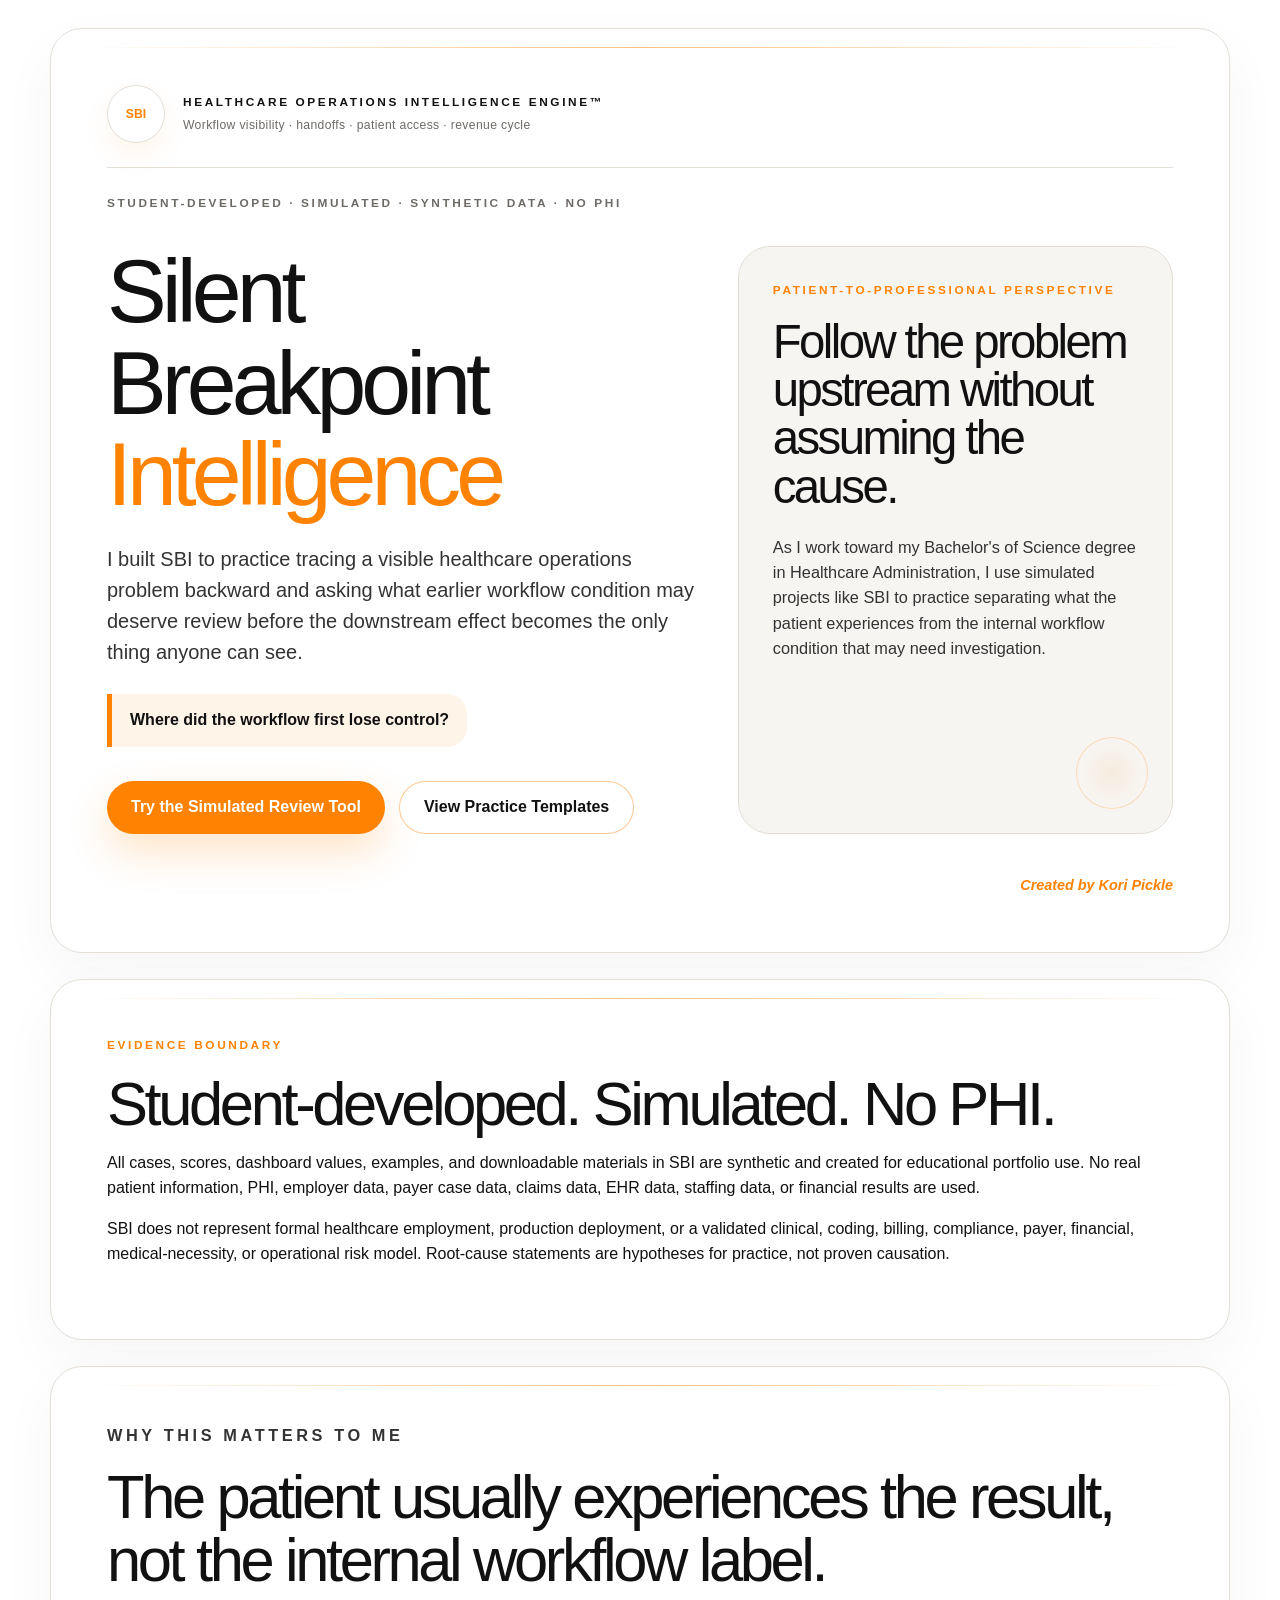
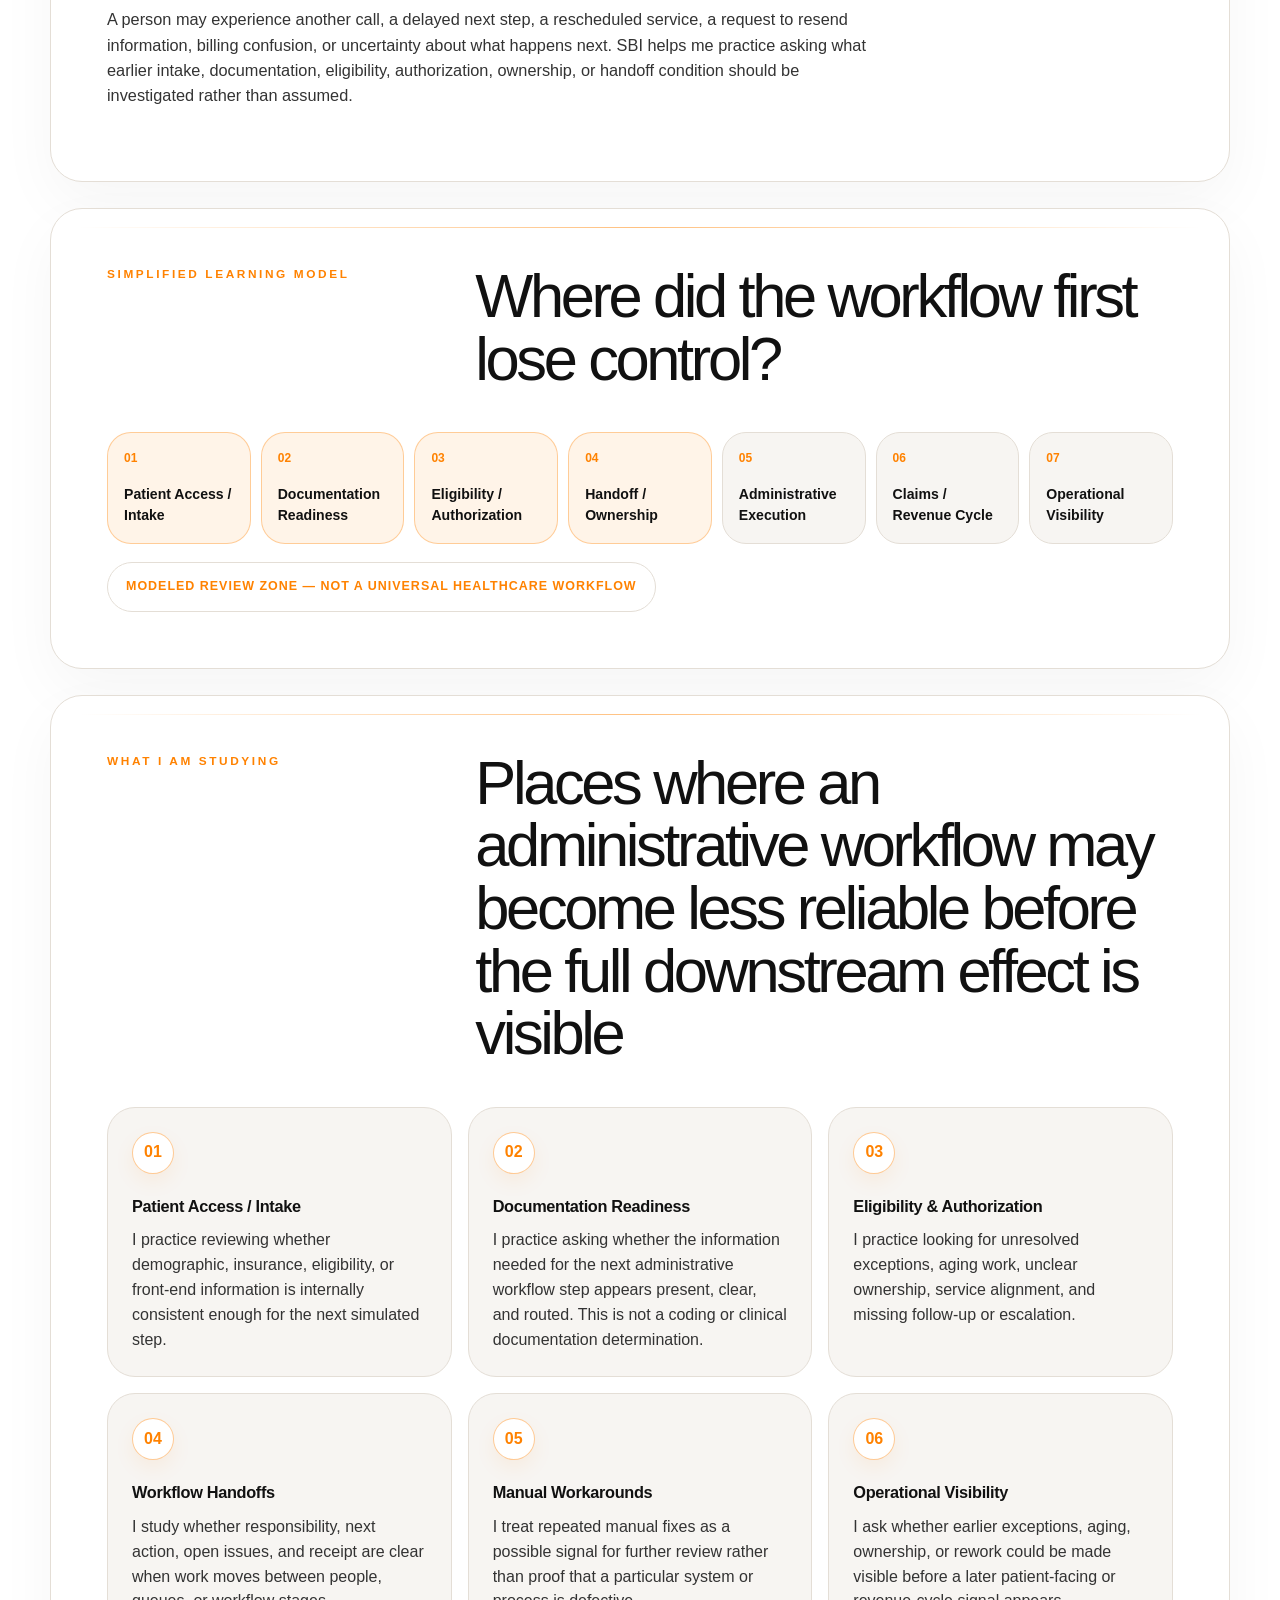
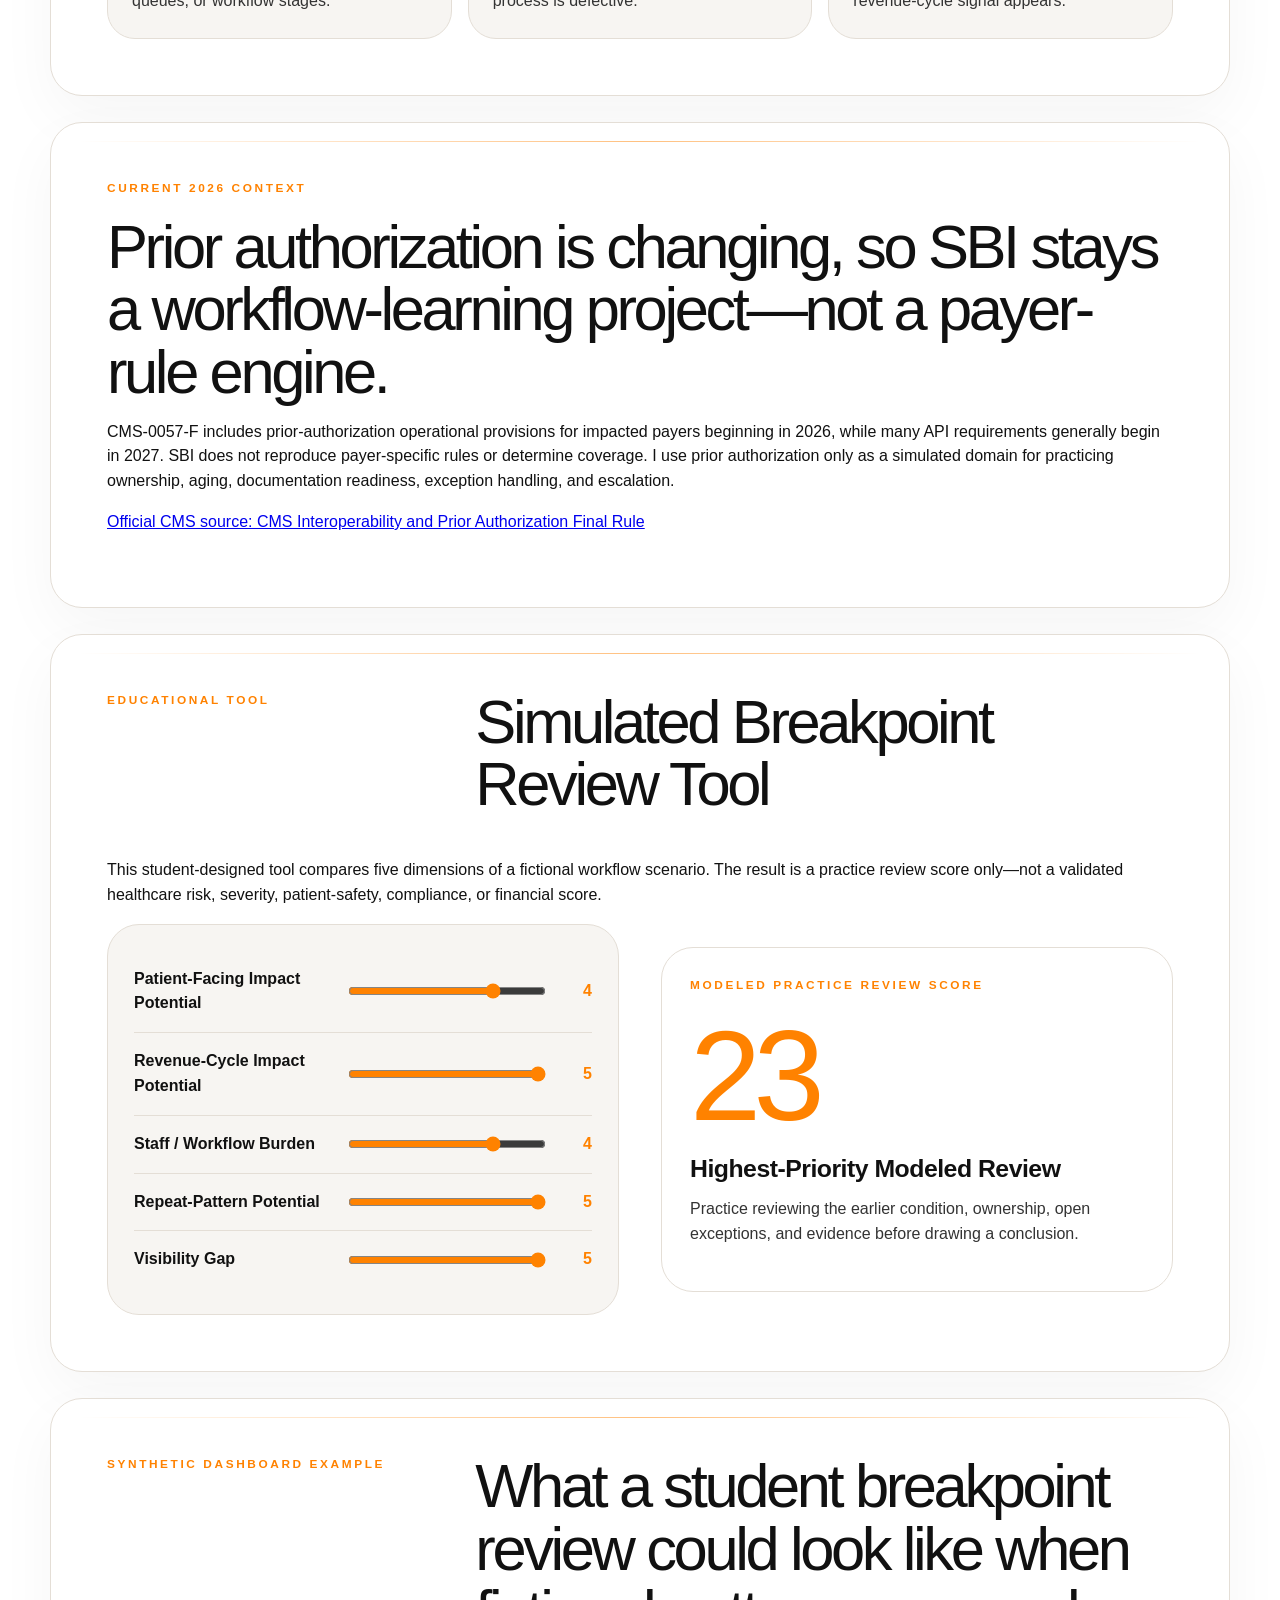
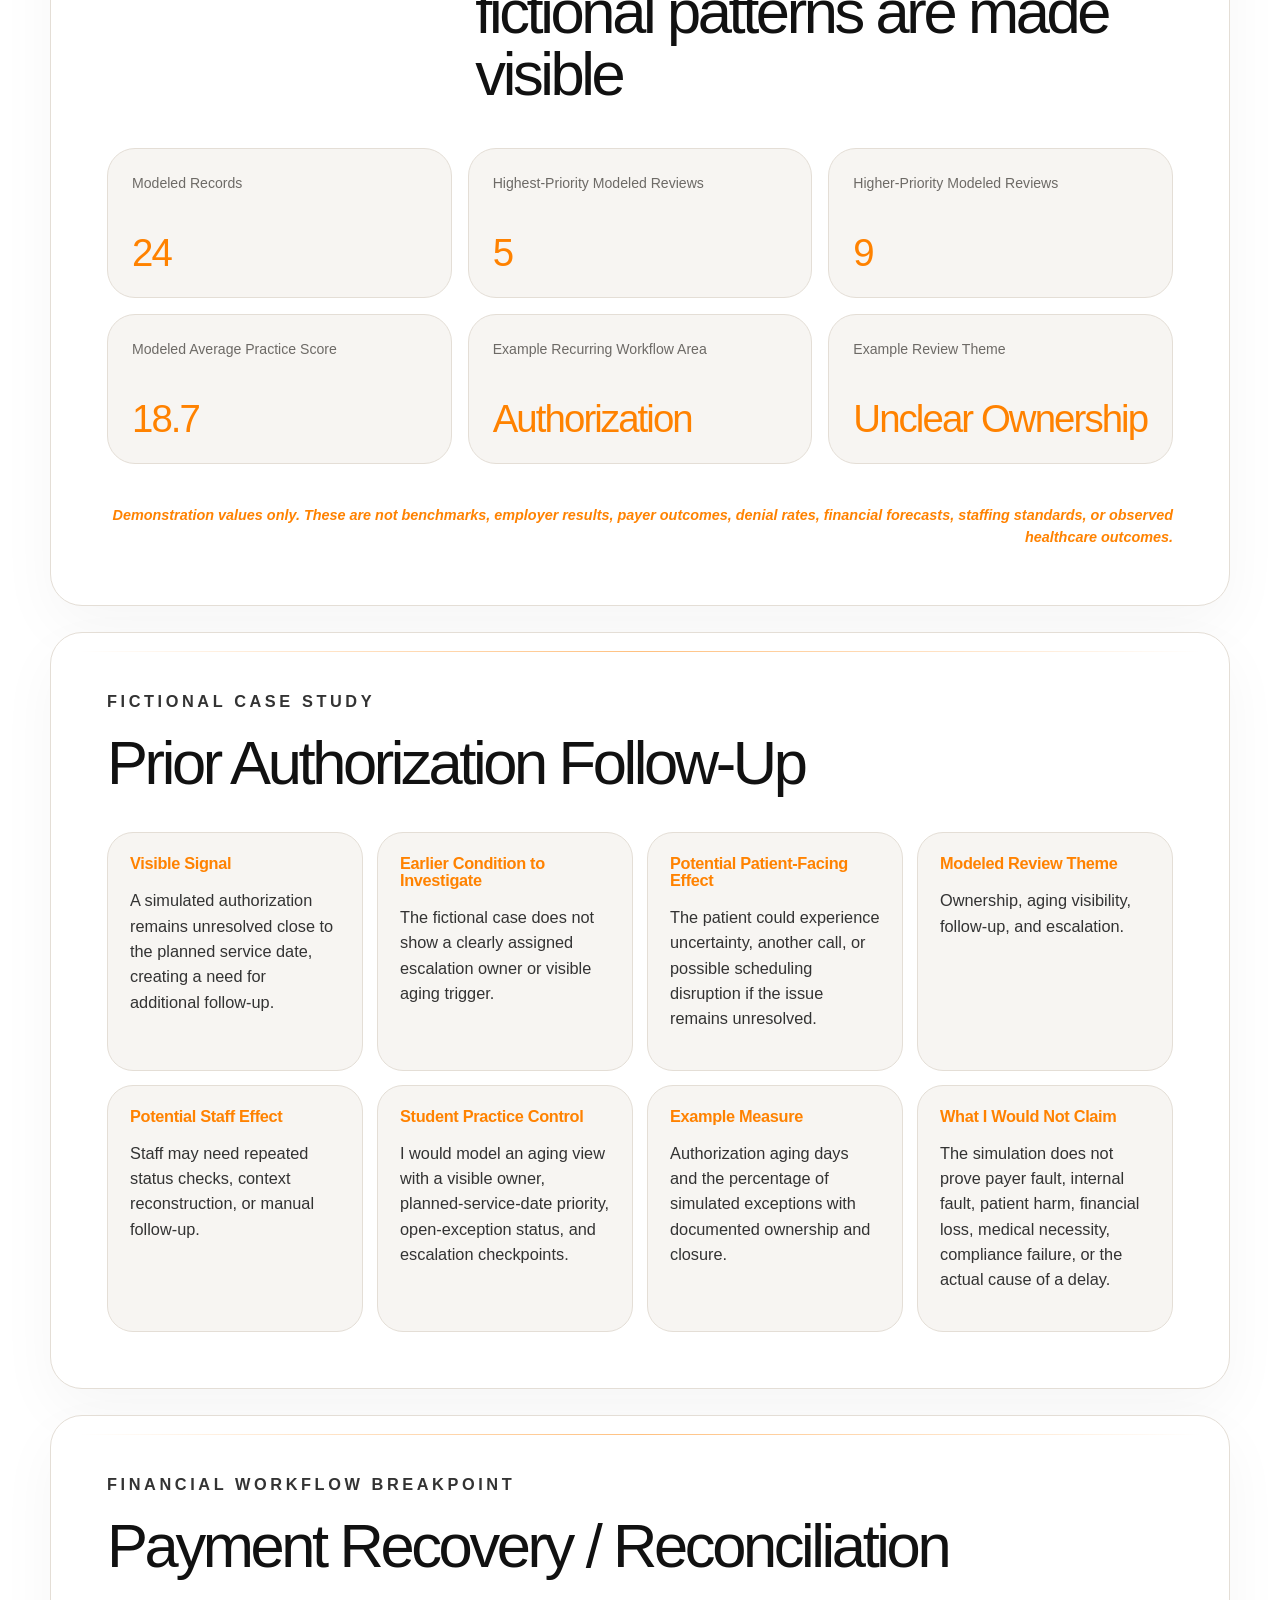
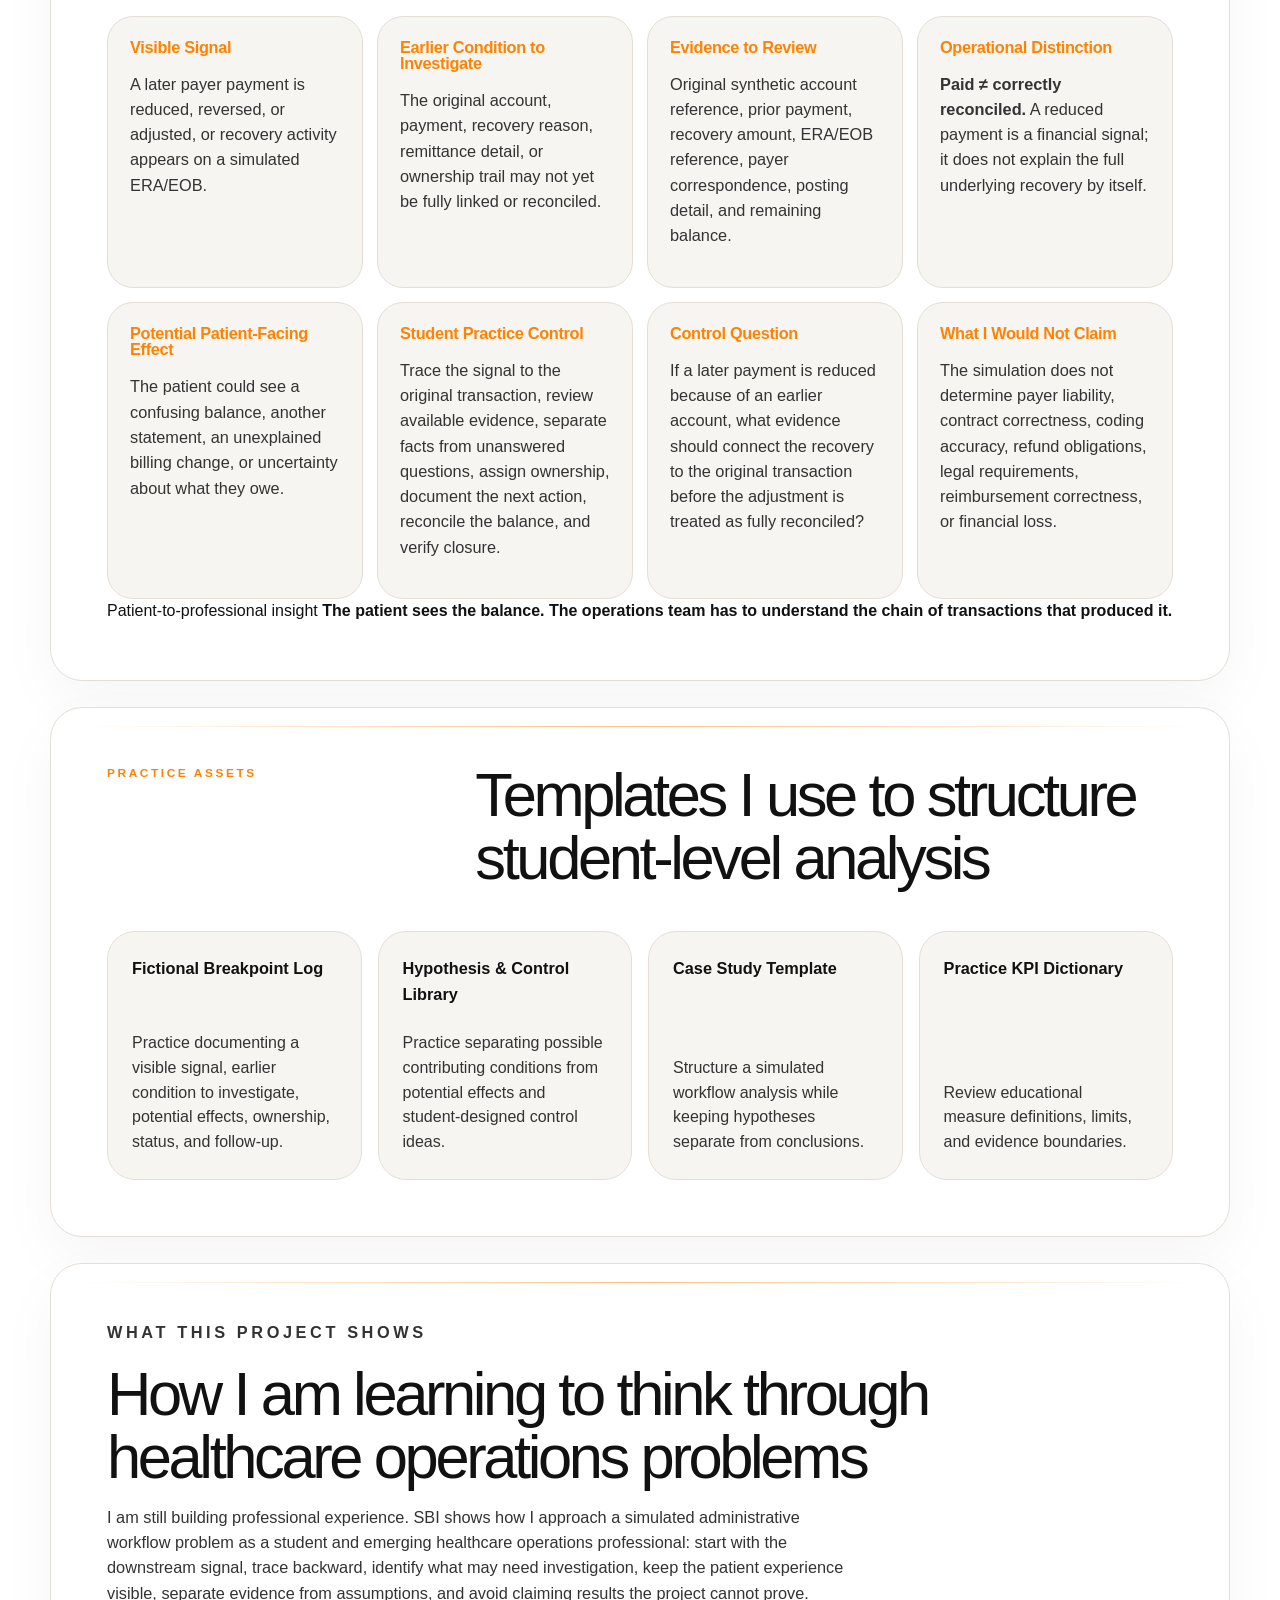
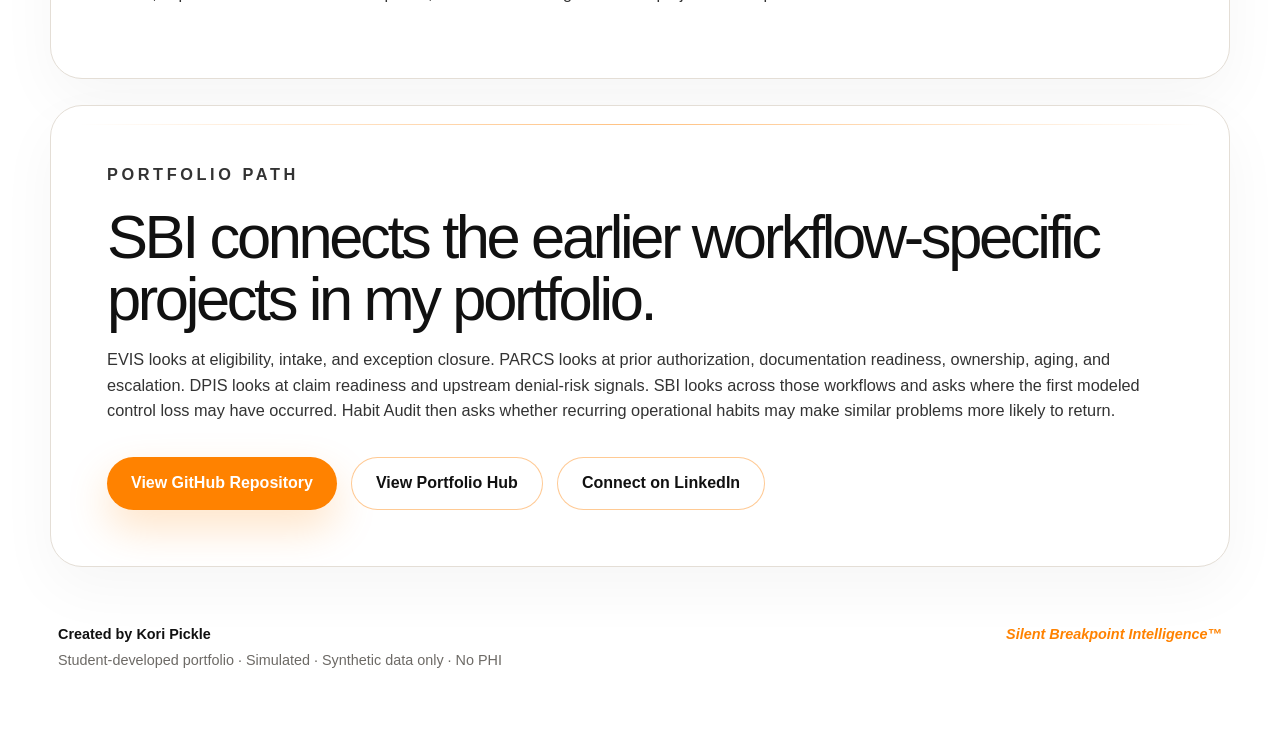
==== index.html @ 32c6e395 "Add payment recovery reconciliation breakpoint" ====
<!DOCTYPE html>
<html lang="en">
<head>
  <meta charset="UTF-8">
  <meta name="viewport" content="width=device-width, initial-scale=1.0">
  <title>SBI | Silent Breakpoint Intelligence™</title>
  <meta name="description" content="Student-developed, simulated, no-PHI healthcare operations portfolio project by Kori Pickle exploring where administrative workflows may first lose control before downstream problems become visible.">
  <meta property="og:title" content="SBI | Silent Breakpoint Intelligence™">
  <meta property="og:description" content="A patient-to-professional healthcare operations project using synthetic data to practice upstream workflow analysis, handoff review, ownership, exception closure, and operational visibility.">
  <meta property="og:type" content="website">
  <meta property="og:url" content="https://koripickle1101-TN.github.io/silent-breakpoint-intelligence-system/">
  <meta property="og:image" content="https://koripickle1101-TN.github.io/silent-breakpoint-intelligence-system/assets/linkedin-preview.png">
  <meta property="og:image:secure_url" content="https://koripickle1101-TN.github.io/silent-breakpoint-intelligence-system/assets/linkedin-preview.png">
  <meta property="og:image:type" content="image/png">
  <meta property="og:image:width" content="1200">
  <meta property="og:image:height" content="627">
  <meta name="twitter:card" content="summary_large_image">
  <meta name="twitter:title" content="SBI | Silent Breakpoint Intelligence™">
  <meta name="twitter:description" content="Student-developed, simulated, no-PHI healthcare operations portfolio project.">
  <meta name="twitter:image" content="https://koripickle1101-TN.github.io/silent-breakpoint-intelligence-system/assets/linkedin-preview.png">
  <link rel="stylesheet" href="style.css">
</head>
<body>
  <main>
    <section class="hero shell-card">
      <div class="brand-strip">
        <span class="brand-dot">SBI</span>
        <div>
          <p>Healthcare Operations Intelligence Engine™</p>
          <small>Workflow visibility · handoffs · patient access · revenue cycle</small>
        </div>
      </div>

      <p class="dashboard-label">Student-Developed · Simulated · Synthetic Data · No PHI</p>

      <div class="hero-grid">
        <div>
          <h1>Silent Breakpoint <span>Intelligence</span></h1>
          <p class="subtitle">I built SBI to practice tracing a visible healthcare operations problem backward and asking what earlier workflow condition may deserve review before the downstream effect becomes the only thing anyone can see.</p>
          <p class="tagline">Where did the workflow first lose control?</p>
          <div class="hero-actions">
            <a class="button primary" href="#calculator">Try the Simulated Review Tool</a>
            <a class="button secondary" href="#templates">View Practice Templates</a>
          </div>
        </div>

        <aside class="signature-card">
          <p class="card-label">Patient-to-Professional Perspective</p>
          <h2>Follow the problem upstream without assuming the cause.</h2>
          <p>As I work toward my Bachelor's of Science degree in Healthcare Administration, I use simulated projects like SBI to practice separating what the patient experiences from the internal workflow condition that may need investigation.</p>
        </aside>
      </div>

      <p class="created-line">Created by Kori Pickle</p>
    </section>

    <section class="shell-card slim-card">
      <p class="eyebrow">Evidence Boundary</p>
      <h2>Student-developed. Simulated. No PHI.</h2>
      <p>All cases, scores, dashboard values, examples, and downloadable materials in SBI are synthetic and created for educational portfolio use. No real patient information, PHI, employer data, payer case data, claims data, EHR data, staffing data, or financial results are used.</p>
      <p>SBI does not represent formal healthcare employment, production deployment, or a validated clinical, coding, billing, compliance, payer, financial, medical-necessity, or operational risk model. Root-cause statements are hypotheses for practice, not proven causation.</p>
    </section>

    <section class="statement-section shell-card slim-card">
      <p class="section-kicker">Why This Matters to Me</p>
      <h2>The patient usually experiences the result, not the internal workflow label.</h2>
      <p>A person may experience another call, a delayed next step, a rescheduled service, a request to resend information, billing confusion, or uncertainty about what happens next. SBI helps me practice asking what earlier intake, documentation, eligibility, authorization, ownership, or handoff condition should be investigated rather than assumed.</p>
    </section>

    <section class="map-section shell-card">
      <div class="section-header">
        <p class="eyebrow">Simplified Learning Model</p>
        <h2>Where did the workflow first lose control?</h2>
      </div>
      <div class="workflow-map">
        <div class="step danger"><span>01</span><strong>Patient Access / Intake</strong></div>
        <div class="step danger"><span>02</span><strong>Documentation Readiness</strong></div>
        <div class="step danger"><span>03</span><strong>Eligibility / Authorization</strong></div>
        <div class="step danger"><span>04</span><strong>Handoff / Ownership</strong></div>
        <div class="step"><span>05</span><strong>Administrative Execution</strong></div>
        <div class="step"><span>06</span><strong>Claims / Revenue Cycle</strong></div>
        <div class="step"><span>07</span><strong>Operational Visibility</strong></div>
      </div>
      <div class="zone-callout">Modeled Review Zone — not a universal healthcare workflow</div>
    </section>

    <section id="framework" class="framework-section shell-card">
      <div class="section-header">
        <p class="eyebrow">What I Am Studying</p>
        <h2>Places where an administrative workflow may become less reliable before the full downstream effect is visible</h2>
      </div>

      <div class="cards six-grid">
        <article class="card"><span class="number">01</span><h3>Patient Access / Intake</h3><p>I practice reviewing whether demographic, insurance, eligibility, or front-end information is internally consistent enough for the next simulated step.</p></article>
        <article class="card"><span class="number">02</span><h3>Documentation Readiness</h3><p>I practice asking whether the information needed for the next administrative workflow step appears present, clear, and routed. This is not a coding or clinical documentation determination.</p></article>
        <article class="card"><span class="number">03</span><h3>Eligibility & Authorization</h3><p>I practice looking for unresolved exceptions, aging work, unclear ownership, service alignment, and missing follow-up or escalation.</p></article>
        <article class="card"><span class="number">04</span><h3>Workflow Handoffs</h3><p>I study whether responsibility, next action, open issues, and receipt are clear when work moves between people, queues, or workflow stages.</p></article>
        <article class="card"><span class="number">05</span><h3>Manual Workarounds</h3><p>I treat repeated manual fixes as a possible signal for further review rather than proof that a particular system or process is defective.</p></article>
        <article class="card"><span class="number">06</span><h3>Operational Visibility</h3><p>I ask whether earlier exceptions, aging, ownership, or rework could be made visible before a later patient-facing or revenue-cycle signal appears.</p></article>
      </div>
    </section>

    <section class="shell-card slim-card">
      <p class="eyebrow">Current 2026 Context</p>
      <h2>Prior authorization is changing, so SBI stays a workflow-learning project—not a payer-rule engine.</h2>
      <p>CMS-0057-F includes prior-authorization operational provisions for impacted payers beginning in 2026, while many API requirements generally begin in 2027. SBI does not reproduce payer-specific rules or determine coverage. I use prior authorization only as a simulated domain for practicing ownership, aging, documentation readiness, exception handling, and escalation.</p>
      <p><a href="https://www.cms.gov/newsroom/fact-sheets/cms-interoperability-prior-authorization-final-rule-cms-0057-f" target="_blank" rel="noopener">Official CMS source: CMS Interoperability and Prior Authorization Final Rule</a></p>
    </section>

    <section id="calculator" class="calculator-section shell-card">
      <div class="section-header">
        <p class="eyebrow">Educational Tool</p>
        <h2>Simulated Breakpoint Review Tool</h2>
      </div>
      <p>This student-designed tool compares five dimensions of a fictional workflow scenario. The result is a practice review score only—not a validated healthcare risk, severity, patient-safety, compliance, or financial score.</p>
      <div class="calculator-grid">
        <div class="calculator-controls">
          <label>Patient-Facing Impact Potential <input id="patient" type="range" min="1" max="5" value="4"><span id="patientValue">4</span></label>
          <label>Revenue-Cycle Impact Potential <input id="revenue" type="range" min="1" max="5" value="5"><span id="revenueValue">5</span></label>
          <label>Staff / Workflow Burden <input id="staff" type="range" min="1" max="5" value="4"><span id="staffValue">4</span></label>
          <label>Repeat-Pattern Potential <input id="repeat" type="range" min="1" max="5" value="5"><span id="repeatValue">5</span></label>
          <label>Visibility Gap <input id="visibility" type="range" min="1" max="5" value="5"><span id="visibilityValue">5</span></label>
        </div>
        <div class="calculator-result">
          <p class="card-label">Modeled Practice Review Score</p>
          <div id="scoreTotal" class="score-total">23</div>
          <h3 id="riskLevel">Highest-Priority Modeled Review</h3>
          <p id="recommendation">Practice reviewing the earlier condition, ownership, open exceptions, and evidence before drawing a conclusion.</p>
        </div>
      </div>
    </section>

    <section class="dashboard-section shell-card">
      <div class="section-header">
        <p class="eyebrow">Synthetic Dashboard Example</p>
        <h2>What a student breakpoint review could look like when fictional patterns are made visible</h2>
      </div>
      <div class="metric-grid">
        <article><span>Modeled Records</span><strong>24</strong></article>
        <article><span>Highest-Priority Modeled Reviews</span><strong>5</strong></article>
        <article><span>Higher-Priority Modeled Reviews</span><strong>9</strong></article>
        <article><span>Modeled Average Practice Score</span><strong>18.7</strong></article>
        <article><span>Example Recurring Workflow Area</span><strong>Authorization</strong></article>
        <article><span>Example Review Theme</span><strong>Unclear Ownership</strong></article>
      </div>
      <p class="created-line">Demonstration values only. These are not benchmarks, employer results, payer outcomes, denial rates, financial forecasts, staffing standards, or observed healthcare outcomes.</p>
    </section>

    <section class="case-section shell-card">
      <div class="case-content">
        <p class="eyebrow">Fictional Case Study</p>
        <h2>Prior Authorization Follow-Up</h2>
        <div class="case-grid">
          <article><h3>Visible Signal</h3><p>A simulated authorization remains unresolved close to the planned service date, creating a need for additional follow-up.</p></article>
          <article><h3>Earlier Condition to Investigate</h3><p>The fictional case does not show a clearly assigned escalation owner or visible aging trigger.</p></article>
          <article><h3>Potential Patient-Facing Effect</h3><p>The patient could experience uncertainty, another call, or possible scheduling disruption if the issue remains unresolved.</p></article>
          <article><h3>Modeled Review Theme</h3><p>Ownership, aging visibility, follow-up, and escalation.</p></article>
          <article><h3>Potential Staff Effect</h3><p>Staff may need repeated status checks, context reconstruction, or manual follow-up.</p></article>
          <article><h3>Student Practice Control</h3><p>I would model an aging view with a visible owner, planned-service-date priority, open-exception status, and escalation checkpoints.</p></article>
          <article><h3>Example Measure</h3><p>Authorization aging days and the percentage of simulated exceptions with documented ownership and closure.</p></article>
          <article><h3>What I Would Not Claim</h3><p>The simulation does not prove payer fault, internal fault, patient harm, financial loss, medical necessity, compliance failure, or the actual cause of a delay.</p></article>
        </div>
      </div>
    </section>

    <section class="case-section shell-card">
      <div class="case-content">
        <p class="eyebrow">Financial Workflow Breakpoint</p>
        <h2>Payment Recovery / Reconciliation</h2>
        <div class="case-grid">
          <article><h3>Visible Signal</h3><p>A later payer payment is reduced, reversed, or adjusted, or recovery activity appears on a simulated ERA/EOB.</p></article>
          <article><h3>Earlier Condition to Investigate</h3><p>The original account, payment, recovery reason, remittance detail, or ownership trail may not yet be fully linked or reconciled.</p></article>
          <article><h3>Evidence to Review</h3><p>Original synthetic account reference, prior payment, recovery amount, ERA/EOB reference, payer correspondence, posting detail, and remaining balance.</p></article>
          <article><h3>Operational Distinction</h3><p><strong>Paid ≠ correctly reconciled.</strong> A reduced payment is a financial signal; it does not explain the full underlying recovery by itself.</p></article>
          <article><h3>Potential Patient-Facing Effect</h3><p>The patient could see a confusing balance, another statement, an unexplained billing change, or uncertainty about what they owe.</p></article>
          <article><h3>Student Practice Control</h3><p>Trace the signal to the original transaction, review available evidence, separate facts from unanswered questions, assign ownership, document the next action, reconcile the balance, and verify closure.</p></article>
          <article><h3>Control Question</h3><p>If a later payment is reduced because of an earlier account, what evidence should connect the recovery to the original transaction before the adjustment is treated as fully reconciled?</p></article>
          <article><h3>What I Would Not Claim</h3><p>The simulation does not determine payer liability, contract correctness, coding accuracy, refund obligations, legal requirements, reimbursement correctness, or financial loss.</p></article>
        </div>
        <div class="insight-banner">
          <span>Patient-to-professional insight</span>
          <strong>The patient sees the balance. The operations team has to understand the chain of transactions that produced it.</strong>
        </div>
      </div>
    </section>

    <section id="templates" class="template-section shell-card">
      <div class="section-header">
        <p class="eyebrow">Practice Assets</p>
        <h2>Templates I use to structure student-level analysis</h2>
      </div>
      <div class="download-grid">
        <a class="download-card" href="templates/breakpoint-log.csv" download><strong>Fictional Breakpoint Log</strong><span>Practice documenting a visible signal, earlier condition to investigate, potential effects, ownership, status, and follow-up.</span></a>
        <a class="download-card" href="templates/root-cause-library.csv" download><strong>Hypothesis & Control Library</strong><span>Practice separating possible contributing conditions from potential effects and student-designed control ideas.</span></a>
        <a class="download-card" href="templates/case-study-template.md" download><strong>Case Study Template</strong><span>Structure a simulated workflow analysis while keeping hypotheses separate from conclusions.</span></a>
        <a class="download-card" href="templates/kpi-dictionary.md" download><strong>Practice KPI Dictionary</strong><span>Review educational measure definitions, limits, and evidence boundaries.</span></a>
      </div>
    </section>

    <section class="positioning-section shell-card slim-card">
      <p class="eyebrow">What This Project Shows</p>
      <h2>How I am learning to think through healthcare operations problems</h2>
      <p>I am still building professional experience. SBI shows how I approach a simulated administrative workflow problem as a student and emerging healthcare operations professional: start with the downstream signal, trace backward, identify what may need investigation, keep the patient experience visible, separate evidence from assumptions, and avoid claiming results the project cannot prove.</p>
    </section>

    <section class="cta-section shell-card slim-card">
      <p class="eyebrow">Portfolio Path</p>
      <h2>SBI connects the earlier workflow-specific projects in my portfolio.</h2>
      <p>EVIS looks at eligibility, intake, and exception closure. PARCS looks at prior authorization, documentation readiness, ownership, aging, and escalation. DPIS looks at claim readiness and upstream denial-risk signals. SBI looks across those workflows and asks where the first modeled control loss may have occurred. Habit Audit then asks whether recurring operational habits may make similar problems more likely to return.</p>
      <div class="hero-actions">
        <a class="button primary" href="https://github.com/koripickle1101-TN/silent-breakpoint-intelligence-system">View GitHub Repository</a>
        <a class="button secondary" href="https://healthcare-operations-portfolio-hub.vercel.app/">View Portfolio Hub</a>
        <a class="button secondary" href="https://www.linkedin.com/in/kori-pickle">Connect on LinkedIn</a>
      </div>
    </section>

    <footer>
      <div>
        <p class="footer-name">Created by Kori Pickle</p>
        <p>Student-developed portfolio · Simulated · Synthetic data only · No PHI</p>
      </div>
      <p class="footer-mark">Silent Breakpoint Intelligence™</p>
    </footer>
  </main>

  <script>
    const inputs = ["patient", "revenue", "staff", "repeat", "visibility"];
    function updateScore() {
      let total = 0;
      inputs.forEach(function(id) {
        const input = document.getElementById(id);
        const value = Number(input.value);
        total += value;
        document.getElementById(id + "Value").textContent = value;
      });

      let level = "Lower-Priority Modeled Review";
      let recommendation = "Practice documenting the signal and confirming what evidence is available before deciding whether additional review is needed.";

      if (total >= 20) {
        level = "Highest-Priority Modeled Review";
        recommendation = "Practice reviewing the earlier condition, ownership, open exceptions, and evidence before drawing a conclusion.";
      } else if (total >= 15) {
        level = "Higher-Priority Modeled Review";
        recommendation = "Practice prioritizing the workflow for closer review and clarifying ownership, aging, handoffs, and open exceptions.";
      } else if (total >= 10) {
        level = "Moderate-Priority Modeled Review";
        recommendation = "Practice tracking the pattern and reviewing the handoff, data, ownership, or control step involved.";
      }

      document.getElementById("scoreTotal").textContent = total;
      document.getElementById("riskLevel").textContent = level;
      document.getElementById("recommendation").textContent = recommendation;
    }

    inputs.forEach(function(id) {
      document.getElementById(id).addEventListener("input", updateScore);
    });

    updateScore();
  </script>
</body>
</html>
---- style.css ----
:root {
  --white: #ffffff;
  --black: #111111;
  --charcoal: #333333;
  --muted: #6d6a66;
  --warm: #f7f5f2;
  --warm-2: #f1eee9;
  --line: #e4ded6;
  --orange: #ff8200;
  --orange-soft: #fff4e8;
}

* {
  box-sizing: border-box;
}

html {
  scroll-behavior: smooth;
}

body {
  margin: 0;
  background: var(--white);
  color: var(--black);
  font-family: Inter, Arial, Helvetica, sans-serif;
  line-height: 1.55;
}

main {
  width: min(1180px, 94vw);
  margin: 0 auto;
  padding: 28px 0 44px;
}

.shell-card {
  background: var(--white);
  border: 1px solid var(--line);
  border-radius: 32px;
  box-shadow: 0 22px 60px rgba(17, 17, 17, 0.04);
  margin: 0 0 26px;
  padding: clamp(28px, 5vw, 56px);
  position: relative;
  overflow: hidden;
}

.shell-card:before {
  content: "";
  position: absolute;
  top: 18px;
  left: 28px;
  right: 28px;
  height: 1px;
  background: linear-gradient(90deg, transparent, var(--orange), transparent);
  opacity: 0.5;
}

.slim-card {
  max-width: none;
}

.hero {
  min-height: auto;
}

.brand-strip {
  display: flex;
  align-items: center;
  gap: 18px;
  border-bottom: 1px solid var(--line);
  padding-bottom: 24px;
  margin-bottom: 26px;
}

.brand-dot {
  width: 58px;
  height: 58px;
  border-radius: 999px;
  border: 1px solid var(--line);
  display: inline-flex;
  align-items: center;
  justify-content: center;
  color: var(--orange);
  font-size: 0.76rem;
  font-weight: 900;
  background: var(--white);
  box-shadow: 0 12px 28px rgba(255, 130, 0, 0.08);
  flex: 0 0 auto;
}

.brand-strip p,
.dashboard-label,
.eyebrow,
.section-kicker,
.card-label {
  margin: 0;
  text-transform: uppercase;
  letter-spacing: 0.22em;
  font-size: 0.74rem;
  font-weight: 900;
}

.brand-strip p {
  color: var(--black);
}

.brand-strip small {
  display: block;
  color: var(--muted);
  margin-top: 4px;
  font-size: 0.76rem;
  letter-spacing: 0.03em;
}

.dashboard-label {
  color: var(--muted);
  margin-bottom: 34px;
}

.eyebrow,
.section-kicker,
.card-label {
  color: var(--orange);
  margin-bottom: 18px;
}

.hero-grid {
  display: grid;
  grid-template-columns: 1.15fr 0.85fr;
  gap: 42px;
  align-items: stretch;
}

h1,
h2,
h3 {
  margin: 0;
  line-height: 1.02;
}

h1,
h2 {
  font-family: Inter, Arial, Helvetica, sans-serif;
  font-weight: 400;
  letter-spacing: -0.055em;
}

h1 {
  max-width: 770px;
  font-size: clamp(3rem, 7vw, 6.9rem);
}

h1 span,
h2 span {
  color: var(--orange);
}

h2 {
  font-size: clamp(2.1rem, 4.8vw, 4.7rem);
}

h3 {
  font-size: 1.02rem;
  letter-spacing: -0.02em;
  font-weight: 800;
}

.subtitle {
  max-width: 680px;
  color: var(--charcoal);
  font-size: clamp(1rem, 1.6vw, 1.25rem);
  margin: 24px 0 0;
}

.tagline {
  display: inline-block;
  margin: 26px 0 0;
  padding: 14px 18px;
  border-left: 5px solid var(--orange);
  background: var(--orange-soft);
  color: var(--black);
  font-weight: 900;
  border-radius: 0 20px 20px 0;
}

.created-line {
  margin: 40px 0 0;
  text-align: right;
  color: var(--orange);
  font-weight: 800;
  font-size: 0.9rem;
  font-style: italic;
}

.hero-actions {
  display: flex;
  flex-wrap: wrap;
  gap: 14px;
  margin-top: 34px;
}

.button {
  display: inline-flex;
  justify-content: center;
  align-items: center;
  min-height: 50px;
  padding: 13px 24px;
  border-radius: 999px;
  text-decoration: none;
  font-weight: 900;
  transition: transform 0.2s ease, box-shadow 0.2s ease;
}

.button:hover {
  transform: translateY(-2px);
}

.primary {
  background: var(--orange);
  color: var(--white);
  box-shadow: 0 18px 42px rgba(255, 130, 0, 0.22);
}

.secondary {
  color: var(--black);
  border: 1px solid rgba(255, 130, 0, 0.42);
  background: var(--white);
}

.signature-card {
  background: var(--warm);
  border: 1px solid var(--line);
  border-radius: 32px;
  padding: 34px;
  position: relative;
}

.signature-card:before {
  content: "";
  position: absolute;
  inset: -10px;
  border: 1px solid var(--line);
  border-radius: 42px;
  opacity: 0.85;
  z-index: -1;
}

.signature-card:after {
  content: "";
  position: absolute;
  width: 70px;
  height: 70px;
  right: 24px;
  bottom: 24px;
  border-radius: 999px;
  border: 1px solid rgba(255, 130, 0, 0.24);
  background: radial-gradient(circle, rgba(255, 130, 0, 0.08), transparent 68%);
}

.signature-card h2 {
  font-size: clamp(2rem, 3.7vw, 3.7rem);
  margin-bottom: 24px;
}

.signature-card p:last-child,
.statement-section p,
.score-section p,
.case-section p,
.positioning-section p,
.cta-section p {
  color: var(--charcoal);
  font-size: 1.02rem;
}

.statement-section p:last-child,
.positioning-section p {
  max-width: 760px;
}

.section-header {
  display: grid;
  grid-template-columns: 0.64fr 1.36fr;
  gap: 40px;
  align-items: start;
  margin-bottom: 42px;
}

.cards {
  display: grid;
  gap: 16px;
}

.six-grid {
  grid-template-columns: repeat(3, 1fr);
}

.four-grid {
  grid-template-columns: repeat(4, 1fr);
}

.card {
  background: var(--warm);
  border: 1px solid var(--line);
  border-radius: 28px;
  padding: 24px;
  min-height: 210px;
}

.number {
  display: inline-flex;
  justify-content: center;
  align-items: center;
  width: 42px;
  height: 42px;
  border-radius: 999px;
  border: 1px solid rgba(255, 130, 0, 0.42);
  color: var(--orange);
  font-weight: 900;
  margin-bottom: 24px;
  background: var(--white);
  box-shadow: 0 8px 20px rgba(255, 130, 0, 0.08);
}

.card p {
  color: var(--charcoal);
  margin: 14px 0 0;
}

.workflow-map {
  display: grid;
  grid-template-columns: repeat(7, 1fr);
  gap: 10px;
}

.step {
  min-height: 112px;
  border: 1px solid var(--line);
  border-radius: 24px;
  background: var(--warm);
  padding: 16px;
  display: flex;
  flex-direction: column;
  justify-content: space-between;
}

.step span {
  color: var(--orange);
  font-weight: 900;
  font-size: 0.75rem;
}

.step strong {
  font-size: 0.88rem;
}

.step.danger {
  background: var(--orange-soft);
  border-color: rgba(255, 130, 0, 0.35);
}

.zone-callout {
  margin-top: 18px;
  padding: 14px 18px;
  border-radius: 999px;
  border: 1px solid var(--line);
  background: var(--white);
  color: var(--orange);
  display: inline-flex;
  font-weight: 900;
  letter-spacing: 0.08em;
  text-transform: uppercase;
  font-size: 0.78rem;
}

.score-section,
.calculator-grid {
  display: grid;
  grid-template-columns: 1fr 1fr;
  gap: 42px;
  align-items: center;
}

.score-panel,
.calculator-result {
  background: var(--white);
  color: var(--black);
  border: 1px solid var(--line);
  border-radius: 32px;
  padding: 28px;
}

.score-panel div {
  display: flex;
  justify-content: space-between;
  gap: 20px;
  padding: 18px 0;
  border-bottom: 1px solid var(--line);
}

.score-panel div:last-child {
  border-bottom: 0;
}

.score-panel strong {
  color: var(--orange);
}

.calculator-controls {
  background: var(--warm);
  border: 1px solid var(--line);
  border-radius: 32px;
  padding: 26px;
}

.calculator-controls label {
  display: grid;
  grid-template-columns: 1fr 1fr 34px;
  gap: 14px;
  align-items: center;
  padding: 16px 0;
  border-bottom: 1px solid var(--line);
  font-weight: 800;
}

.calculator-controls label:last-child {
  border-bottom: 0;
}

input[type="range"] {
  accent-color: var(--orange);
  width: 100%;
}

.calculator-controls span {
  color: var(--orange);
  font-weight: 900;
  text-align: right;
}

.score-total {
  color: var(--orange);
  font-size: clamp(5rem, 10vw, 8rem);
  line-height: 1;
  margin-bottom: 16px;
  font-weight: 300;
  letter-spacing: -0.06em;
}

.calculator-result h3 {
  font-size: 1.55rem;
  margin-bottom: 14px;
}

.calculator-result p:last-child {
  color: var(--charcoal);
}

.metric-grid {
  display: grid;
  grid-template-columns: repeat(3, 1fr);
  gap: 16px;
}

.metric-grid article {
  background: var(--warm);
  color: var(--black);
  border: 1px solid var(--line);
  border-radius: 28px;
  padding: 24px;
  min-height: 150px;
  display: flex;
  flex-direction: column;
  justify-content: space-between;
}

.metric-grid span {
  color: var(--muted);
  font-size: 0.88rem;
}

.metric-grid strong {
  color: var(--orange);
  font-size: clamp(1.9rem, 3vw, 2.7rem);
  line-height: 1;
  font-weight: 400;
  letter-spacing: -0.05em;
}

.case-content {
  max-width: 1100px;
}

.case-grid {
  display: grid;
  grid-template-columns: repeat(4, 1fr);
  gap: 14px;
  margin-top: 38px;
}

.case-grid article {
  background: var(--warm);
  border: 1px solid var(--line);
  border-radius: 26px;
  padding: 22px;
}

.case-grid h3 {
  color: var(--orange);
  margin-bottom: 12px;
}

.download-grid {
  display: grid;
  grid-template-columns: repeat(4, 1fr);
  gap: 16px;
}

.download-card {
  display: flex;
  flex-direction: column;
  justify-content: space-between;
  gap: 24px;
  min-height: 190px;
  padding: 24px;
  border-radius: 28px;
  background: var(--warm);
  border: 1px solid var(--line);
  color: var(--black);
  text-decoration: none;
  transition: transform 0.2s ease, border-color 0.2s ease, box-shadow 0.2s ease;
}

.download-card:hover {
  transform: translateY(-3px);
  border-color: rgba(255, 130, 0, 0.48);
  box-shadow: 0 18px 42px rgba(17, 17, 17, 0.06);
}

.download-card strong {
  font-size: 1.02rem;
}

.download-card span {
  color: var(--charcoal);
}

footer {
  display: flex;
  justify-content: space-between;
  gap: 28px;
  padding: 26px 8px 12px;
  color: var(--muted);
  font-size: 0.9rem;
}

footer p {
  margin: 4px 0;
}

.footer-name {
  color: var(--black);
  font-weight: 800;
}

.footer-mark {
  color: var(--orange);
  font-weight: 800;
  text-align: right;
  font-style: italic;
}

@media (max-width: 980px) {
  main {
    width: min(100% - 22px, 1180px);
    padding-top: 14px;
  }

  .hero-grid,
  .section-header,
  .score-section,
  .calculator-grid {
    grid-template-columns: 1fr;
  }

  .section-header {
    gap: 28px;
    margin-bottom: 34px;
  }

  .six-grid,
  .four-grid,
  .metric-grid,
  .case-grid,
  .download-grid,
  .workflow-map {
    grid-template-columns: 1fr;
  }

  .shell-card {
    border-radius: 26px;
    padding: 28px 22px;
    margin-bottom: 18px;
  }

  .shell-card:before {
    left: 22px;
    right: 22px;
  }

  .brand-strip {
    align-items: flex-start;
  }

  .brand-dot {
    width: 52px;
    height: 52px;
  }

  .brand-strip p,
  .dashboard-label,
  .eyebrow,
  .section-kicker,
  .card-label {
    letter-spacing: 0.18em;
    font-size: 0.7rem;
  }

  h1 {
    font-size: clamp(3.1rem, 15vw, 4.65rem);
    letter-spacing: -0.06em;
  }

  h2 {
    font-size: clamp(2.1rem, 8.6vw, 3.05rem);
    letter-spacing: -0.055em;
  }

  .signature-card h2 {
    font-size: clamp(2rem, 8.5vw, 3rem);
  }

  .subtitle,
  .signature-card p:last-child,
  .statement-section p,
  .score-section p,
  .case-section p,
  .positioning-section p,
  .cta-section p {
    font-size: 1rem;
  }

  .hero-actions {
    flex-direction: column;
  }

  .button {
    width: 100%;
  }

  .card,
  .step,
  .metric-grid article,
  .case-grid article,
  .download-card,
  .calculator-controls,
  .calculator-result,
  .signature-card {
    border-radius: 24px;
  }

  .calculator-controls label {
    grid-template-columns: 1fr;
  }

  .calculator-controls span {
    text-align: left;
  }

  footer {
    flex-direction: column;
  }

  .footer-mark,
  .created-line {
    text-align: left;
  }
}

@media (max-width: 480px) {
  main {
    width: min(100% - 18px, 1180px);
  }

  .shell-card {
    padding: 26px 20px;
  }

  h1 {
    font-size: clamp(3rem, 14vw, 4.25rem);
  }

  h2 {
    font-size: clamp(2rem, 8vw, 2.75rem);
  }

  .dashboard-section h2,
  .calculator-section h2,
  .framework-section h2,
  .map-section h2,
  .statement-section h2 {
    font-size: clamp(2rem, 7.5vw, 2.6rem);
  }

  .card,
  .metric-grid article,
  .case-grid article,
  .download-card {
    min-height: auto;
  }
}
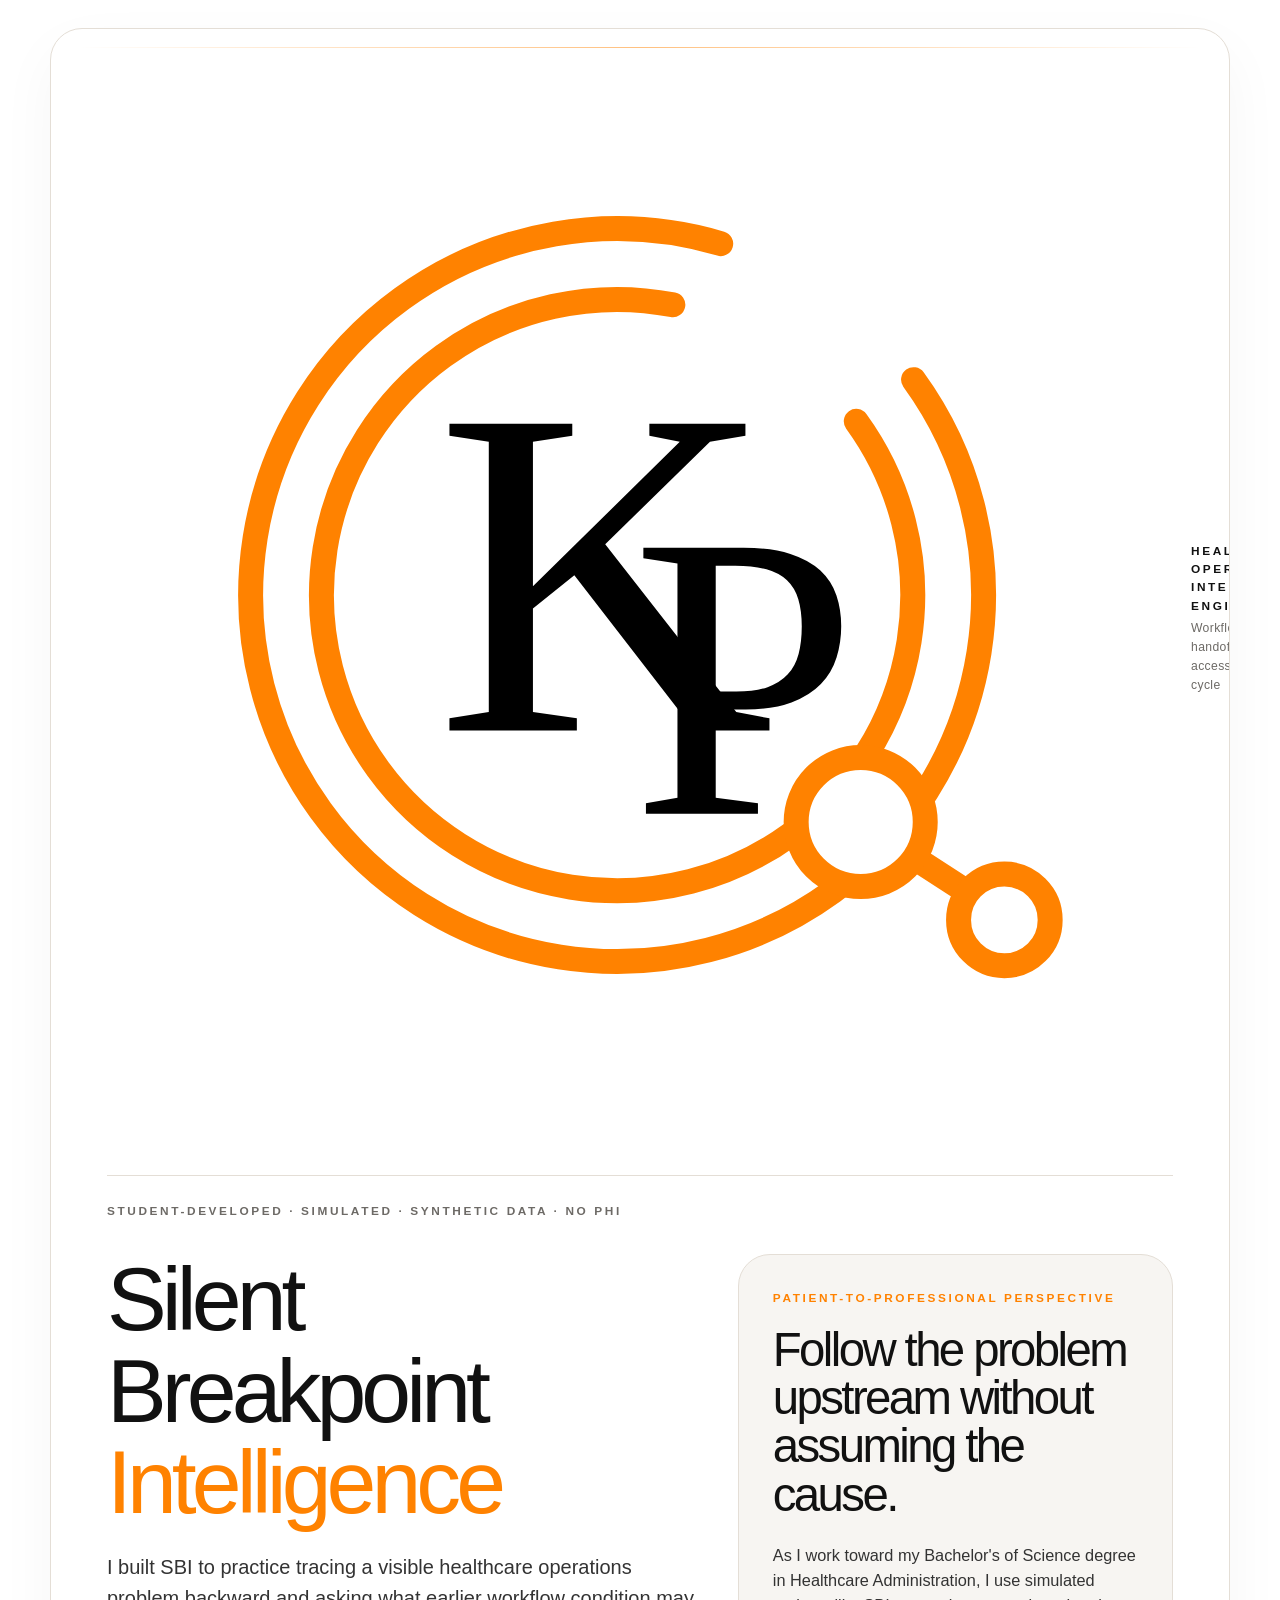
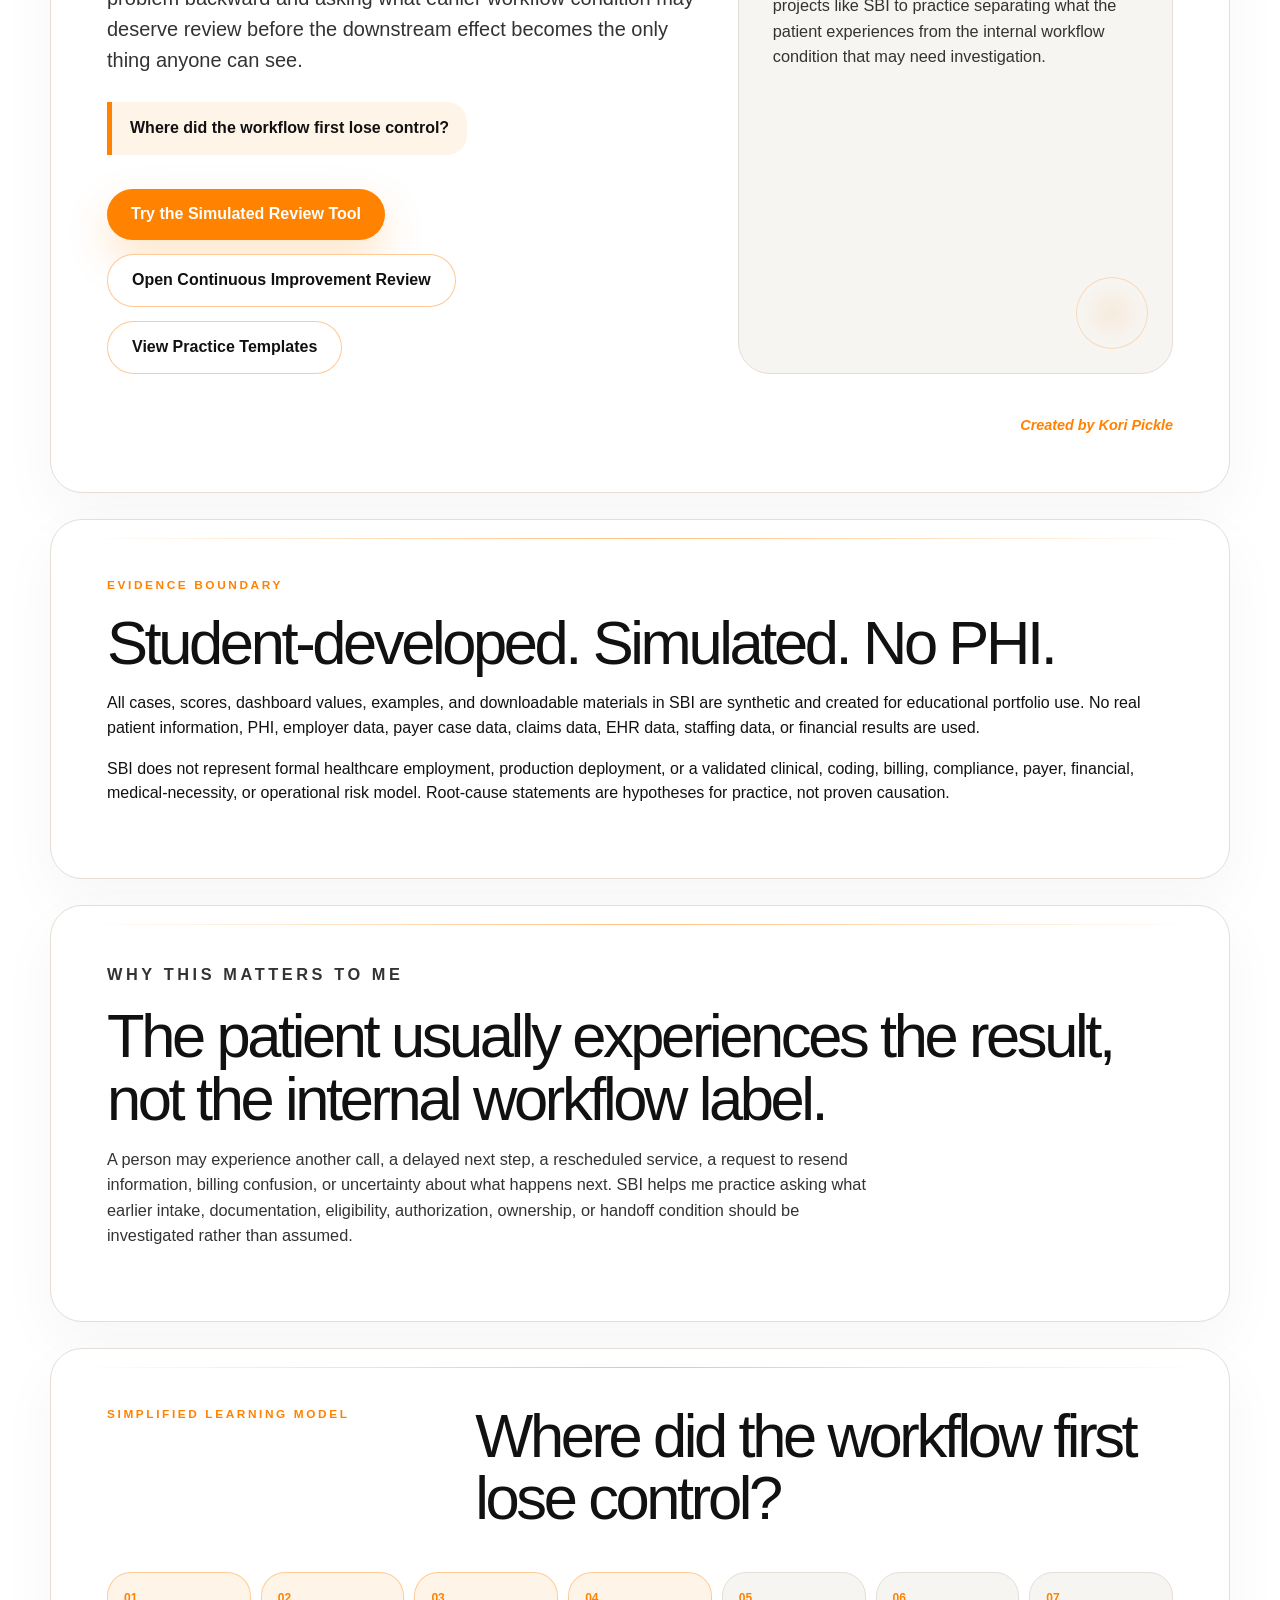
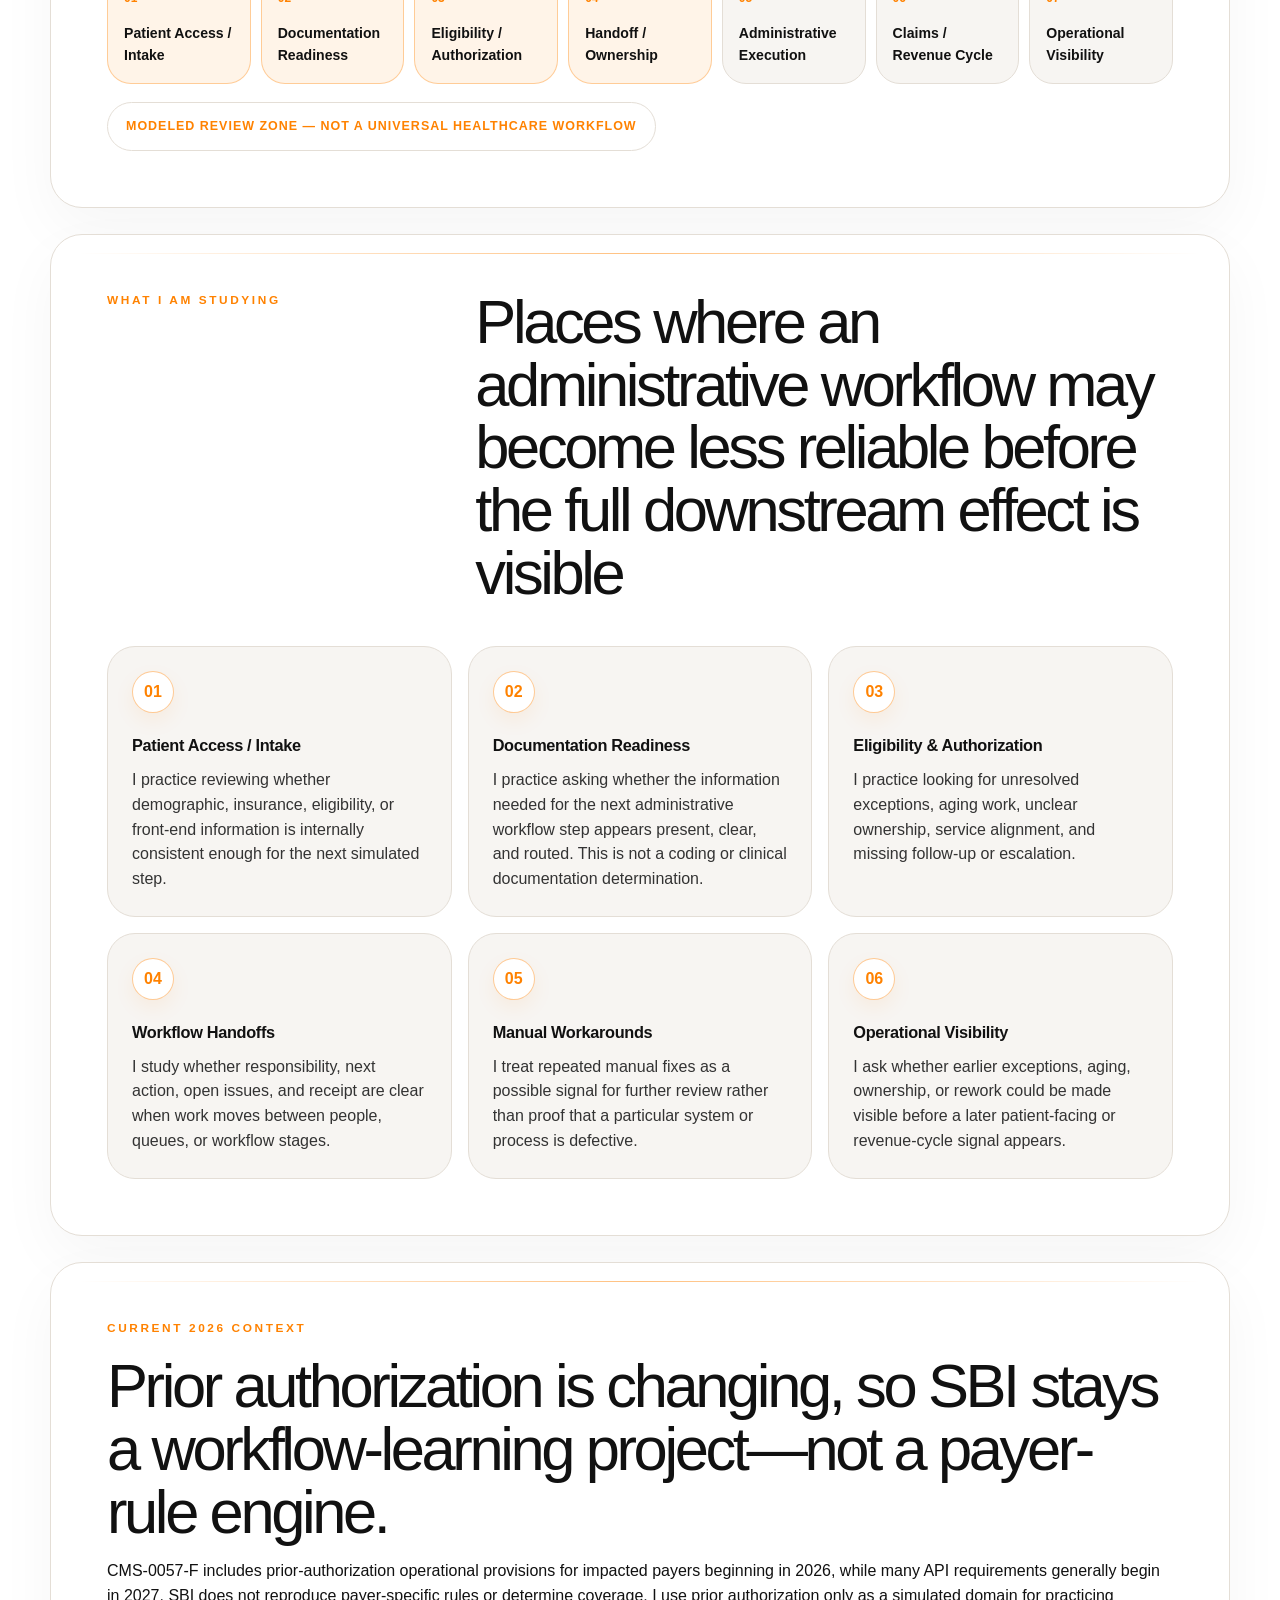
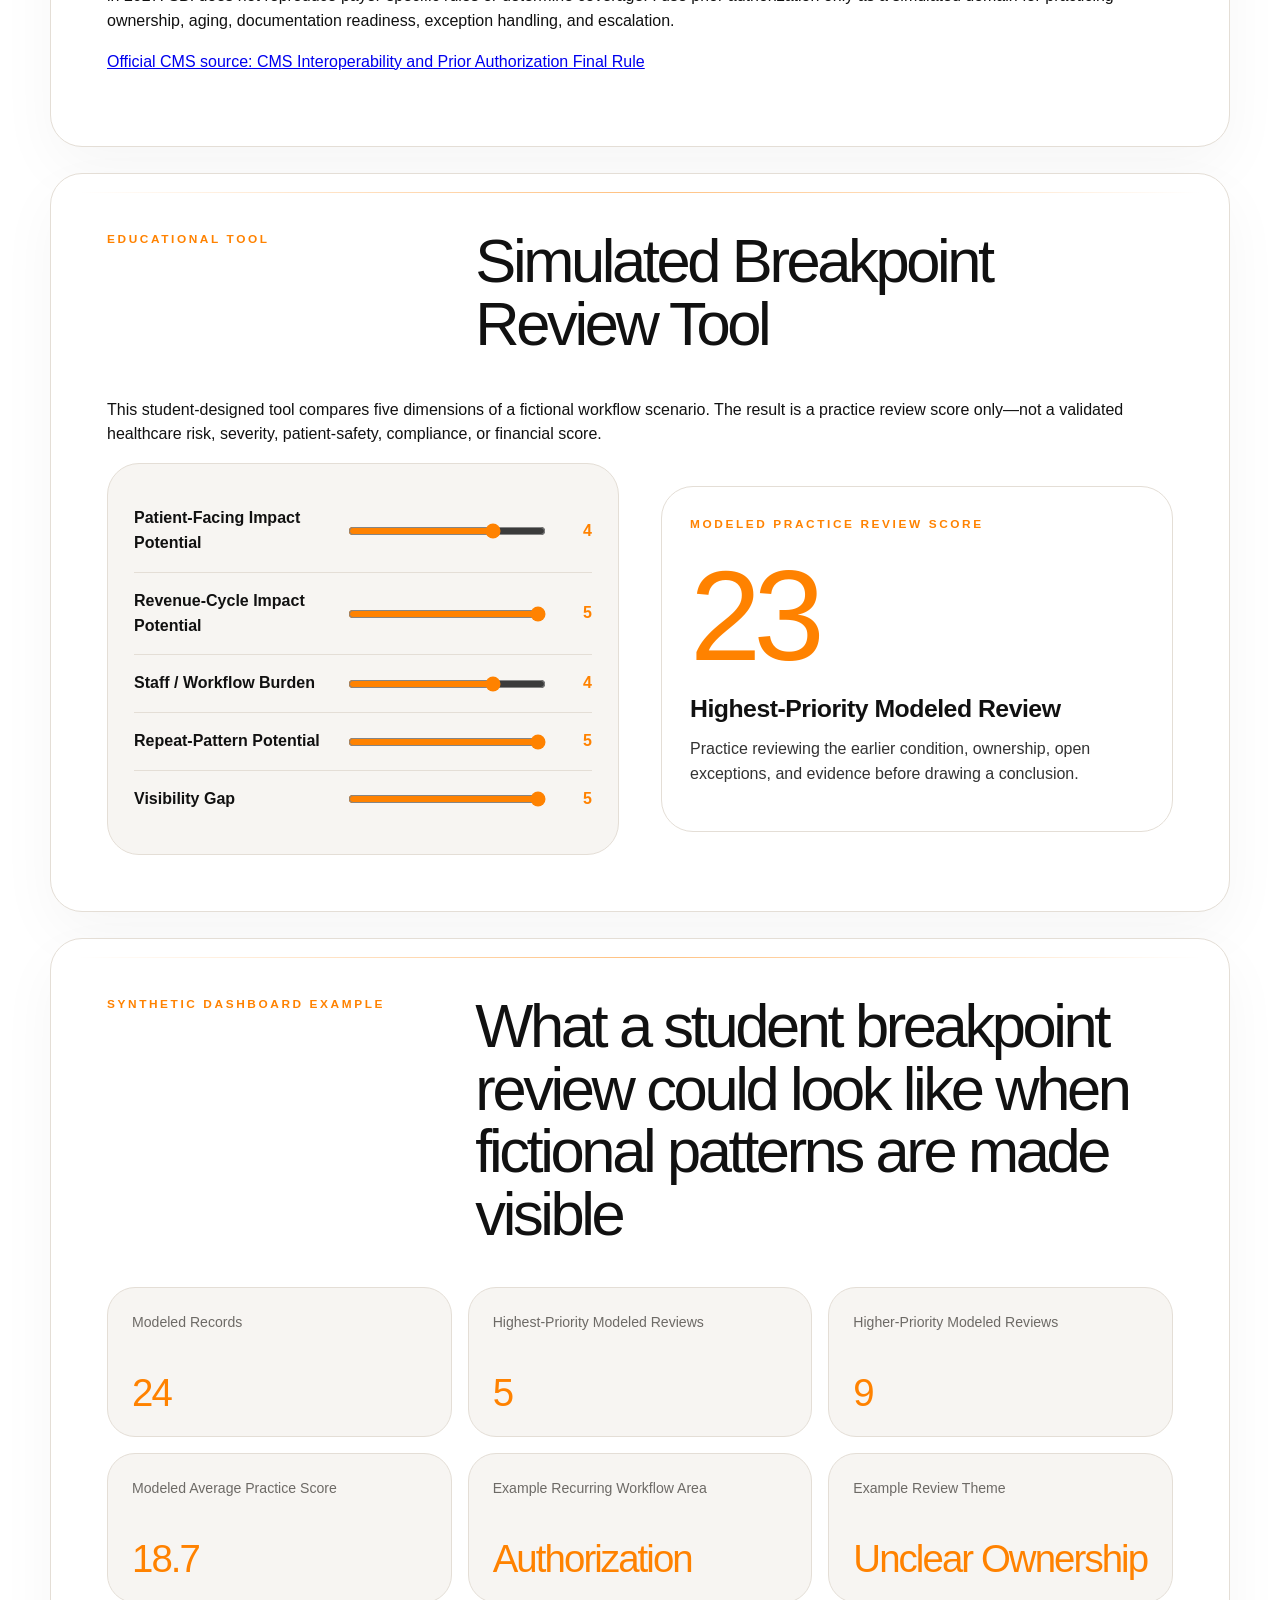
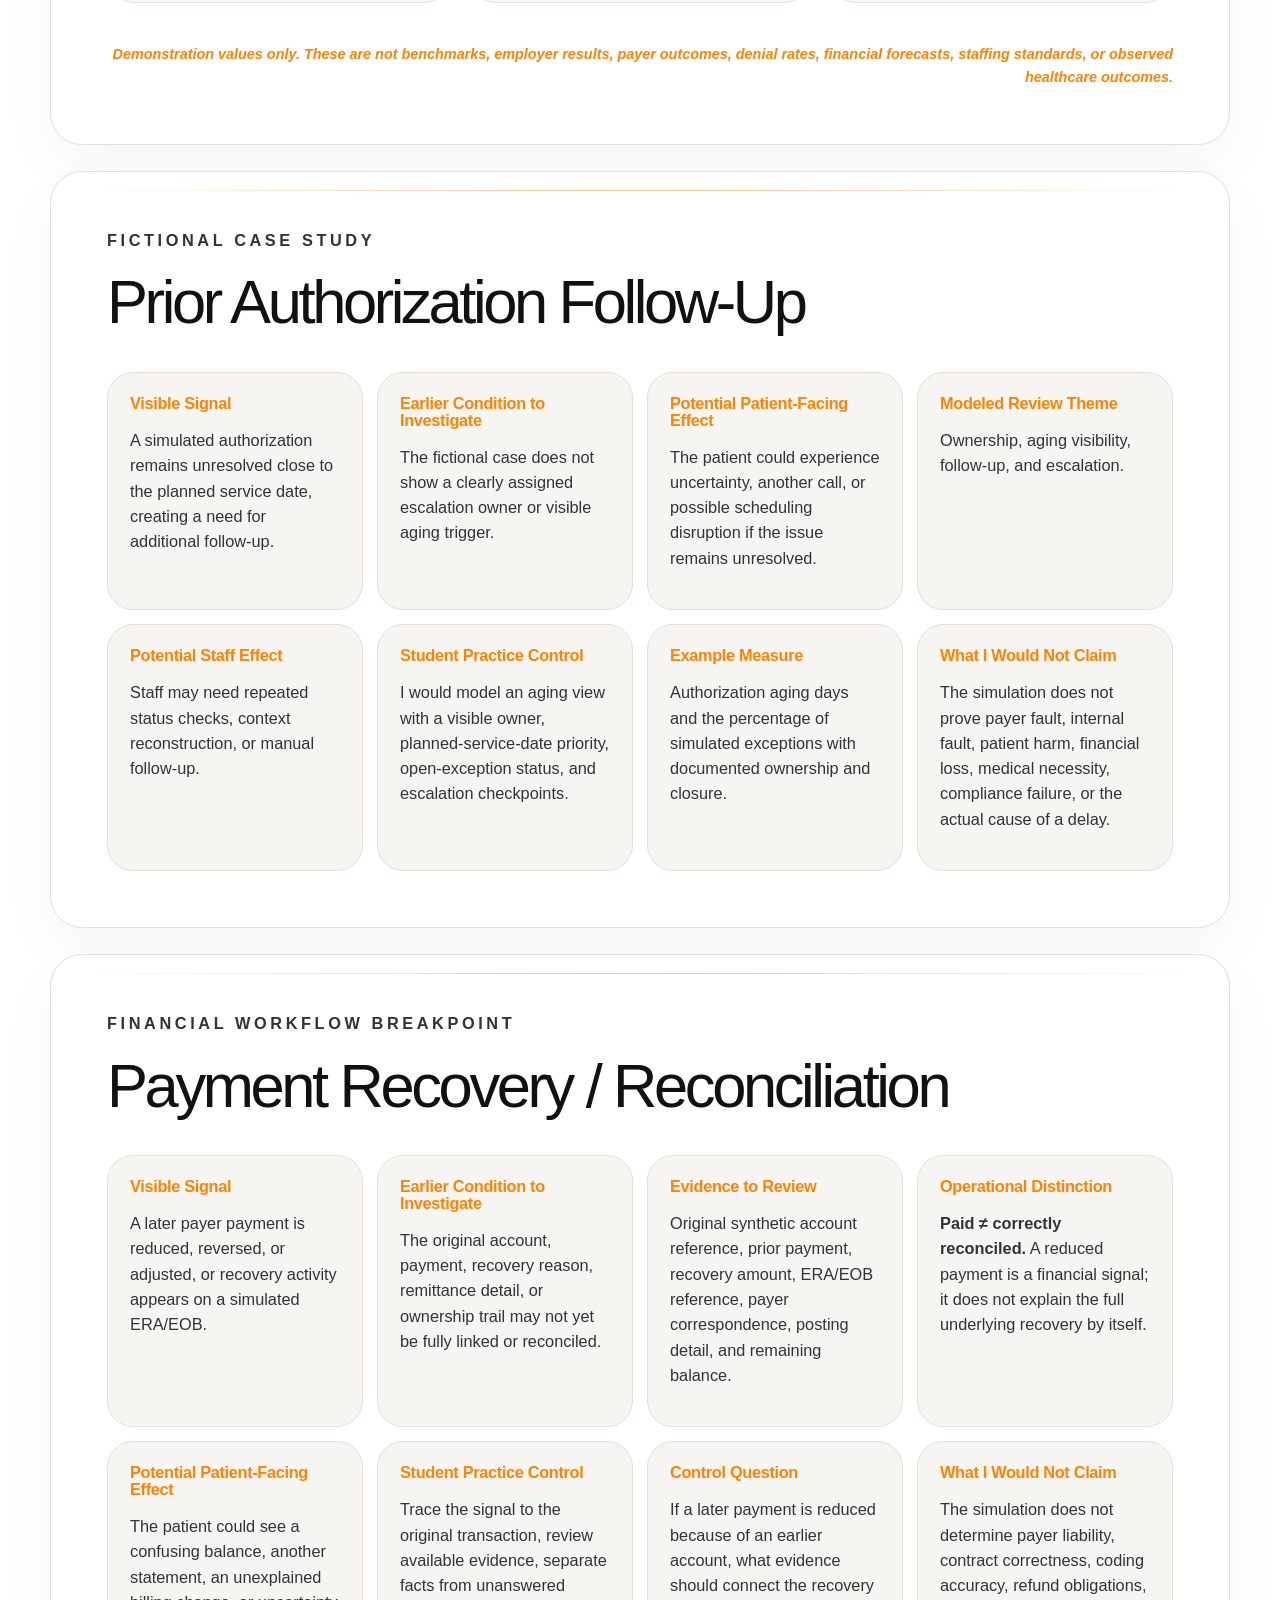
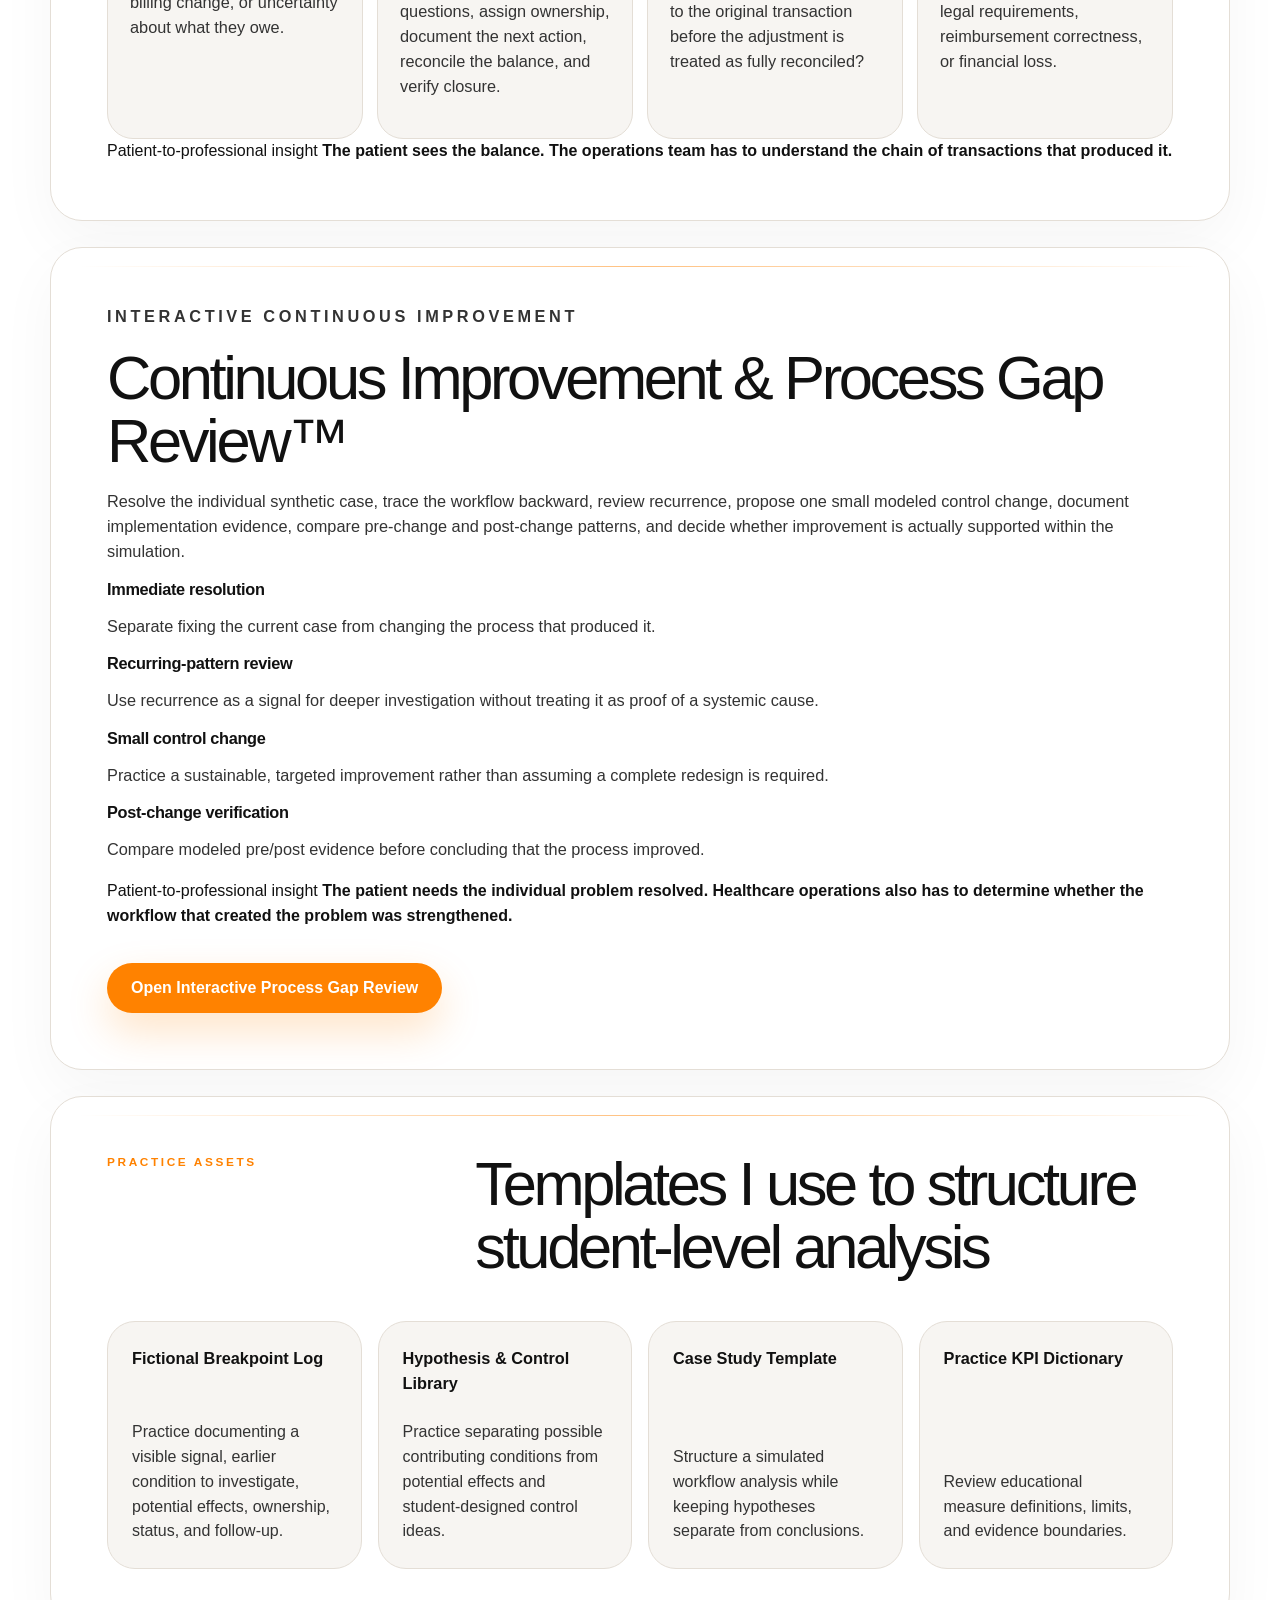
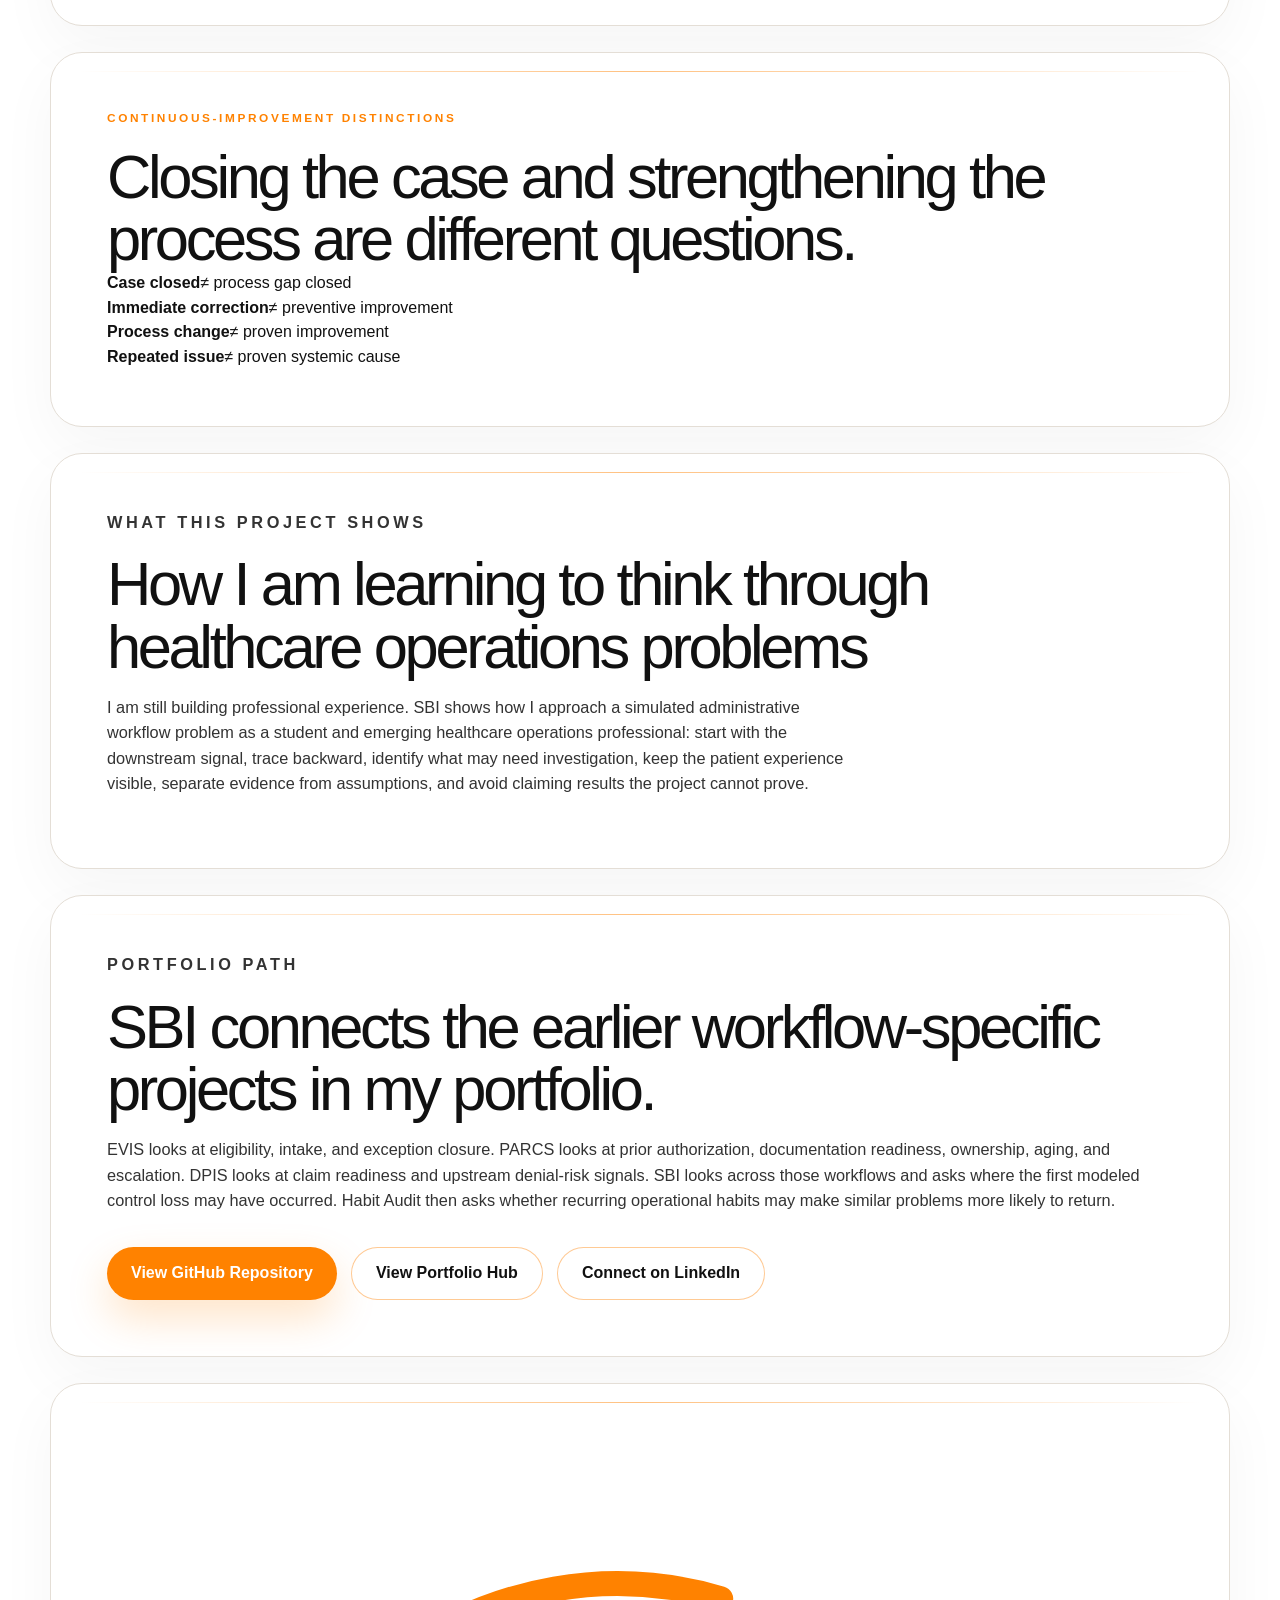
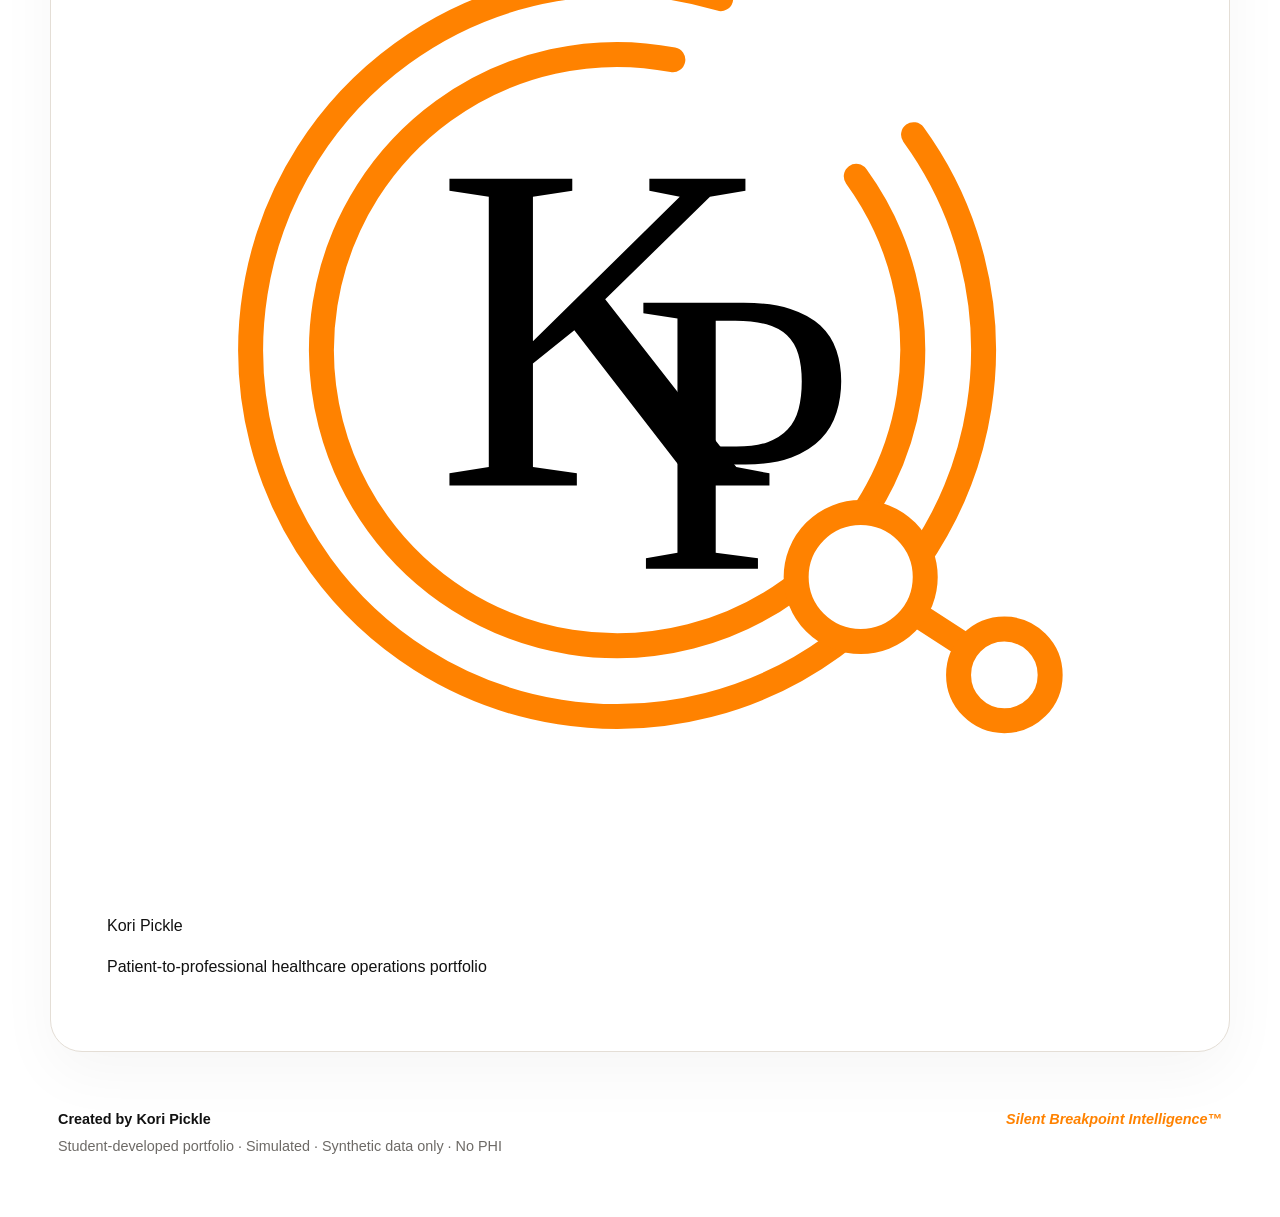
==== commit 8e90e79a: "Integrate continuous improvement workflow into SBI" ====
--- a/index.html
+++ b/index.html
@@ -24,7 +24,7 @@
   <main>
     <section class="hero shell-card">
       <div class="brand-strip">
-        <span class="brand-dot">SBI</span>
+        <img class="brand-logo" src="kp-logo.svg" alt="Kori Pickle KP logo">
         <div>
           <p>Healthcare Operations Intelligence Engine™</p>
           <small>Workflow visibility · handoffs · patient access · revenue cycle</small>
@@ -40,6 +40,7 @@
           <p class="tagline">Where did the workflow first lose control?</p>
           <div class="hero-actions">
             <a class="button primary" href="#calculator">Try the Simulated Review Tool</a>
+            <a class="button secondary" href="continuous-improvement-process-gap-review.html">Open Continuous Improvement Review</a>
             <a class="button secondary" href="#templates">View Practice Templates</a>
           </div>
         </div>
@@ -184,6 +185,27 @@
       </div>
     </section>
 
+    <section class="case-section shell-card continuous-improvement-launch">
+      <div class="case-content">
+        <p class="eyebrow">Interactive Continuous Improvement</p>
+        <h2>Continuous Improvement &amp; Process Gap Review™</h2>
+        <p>Resolve the individual synthetic case, trace the workflow backward, review recurrence, propose one small modeled control change, document implementation evidence, compare pre-change and post-change patterns, and decide whether improvement is actually supported within the simulation.</p>
+        <div class="ci-launch-grid">
+          <article><h3>Immediate resolution</h3><p>Separate fixing the current case from changing the process that produced it.</p></article>
+          <article><h3>Recurring-pattern review</h3><p>Use recurrence as a signal for deeper investigation without treating it as proof of a systemic cause.</p></article>
+          <article><h3>Small control change</h3><p>Practice a sustainable, targeted improvement rather than assuming a complete redesign is required.</p></article>
+          <article><h3>Post-change verification</h3><p>Compare modeled pre/post evidence before concluding that the process improved.</p></article>
+        </div>
+        <div class="insight-banner">
+          <span>Patient-to-professional insight</span>
+          <strong>The patient needs the individual problem resolved. Healthcare operations also has to determine whether the workflow that created the problem was strengthened.</strong>
+        </div>
+        <div class="hero-actions">
+          <a class="button primary" href="continuous-improvement-process-gap-review.html">Open Interactive Process Gap Review</a>
+        </div>
+      </div>
+    </section>
+
     <section id="templates" class="template-section shell-card">
       <div class="section-header">
         <p class="eyebrow">Practice Assets</p>
@@ -194,6 +216,17 @@
         <a class="download-card" href="templates/root-cause-library.csv" download><strong>Hypothesis & Control Library</strong><span>Practice separating possible contributing conditions from potential effects and student-designed control ideas.</span></a>
         <a class="download-card" href="templates/case-study-template.md" download><strong>Case Study Template</strong><span>Structure a simulated workflow analysis while keeping hypotheses separate from conclusions.</span></a>
         <a class="download-card" href="templates/kpi-dictionary.md" download><strong>Practice KPI Dictionary</strong><span>Review educational measure definitions, limits, and evidence boundaries.</span></a>
+      </div>
+    </section>
+
+    <section class="shell-card slim-card">
+      <p class="eyebrow">Continuous-Improvement Distinctions</p>
+      <h2>Closing the case and strengthening the process are different questions.</h2>
+      <div class="ci-distinction-grid">
+        <div><strong>Case closed</strong><span>≠ process gap closed</span></div>
+        <div><strong>Immediate correction</strong><span>≠ preventive improvement</span></div>
+        <div><strong>Process change</strong><span>≠ proven improvement</span></div>
+        <div><strong>Repeated issue</strong><span>≠ proven systemic cause</span></div>
       </div>
     </section>
 
@@ -211,6 +244,15 @@
         <a class="button primary" href="https://github.com/koripickle1101-TN/silent-breakpoint-intelligence-system">View GitHub Repository</a>
         <a class="button secondary" href="https://healthcare-operations-portfolio-hub.vercel.app/">View Portfolio Hub</a>
         <a class="button secondary" href="https://www.linkedin.com/in/kori-pickle">Connect on LinkedIn</a>
+      </div>
+    </section>
+
+    <section class="ci-signature-index shell-card slim-card" aria-label="Kori Pickle signature">
+      <img src="kp-logo.svg" alt="Kori Pickle KP logo">
+      <div>
+        <span class="ci-signature-name">Kori Pickle</span>
+        <div class="ci-signature-rule"></div>
+        <p>Patient-to-professional healthcare operations portfolio</p>
       </div>
     </section>
 
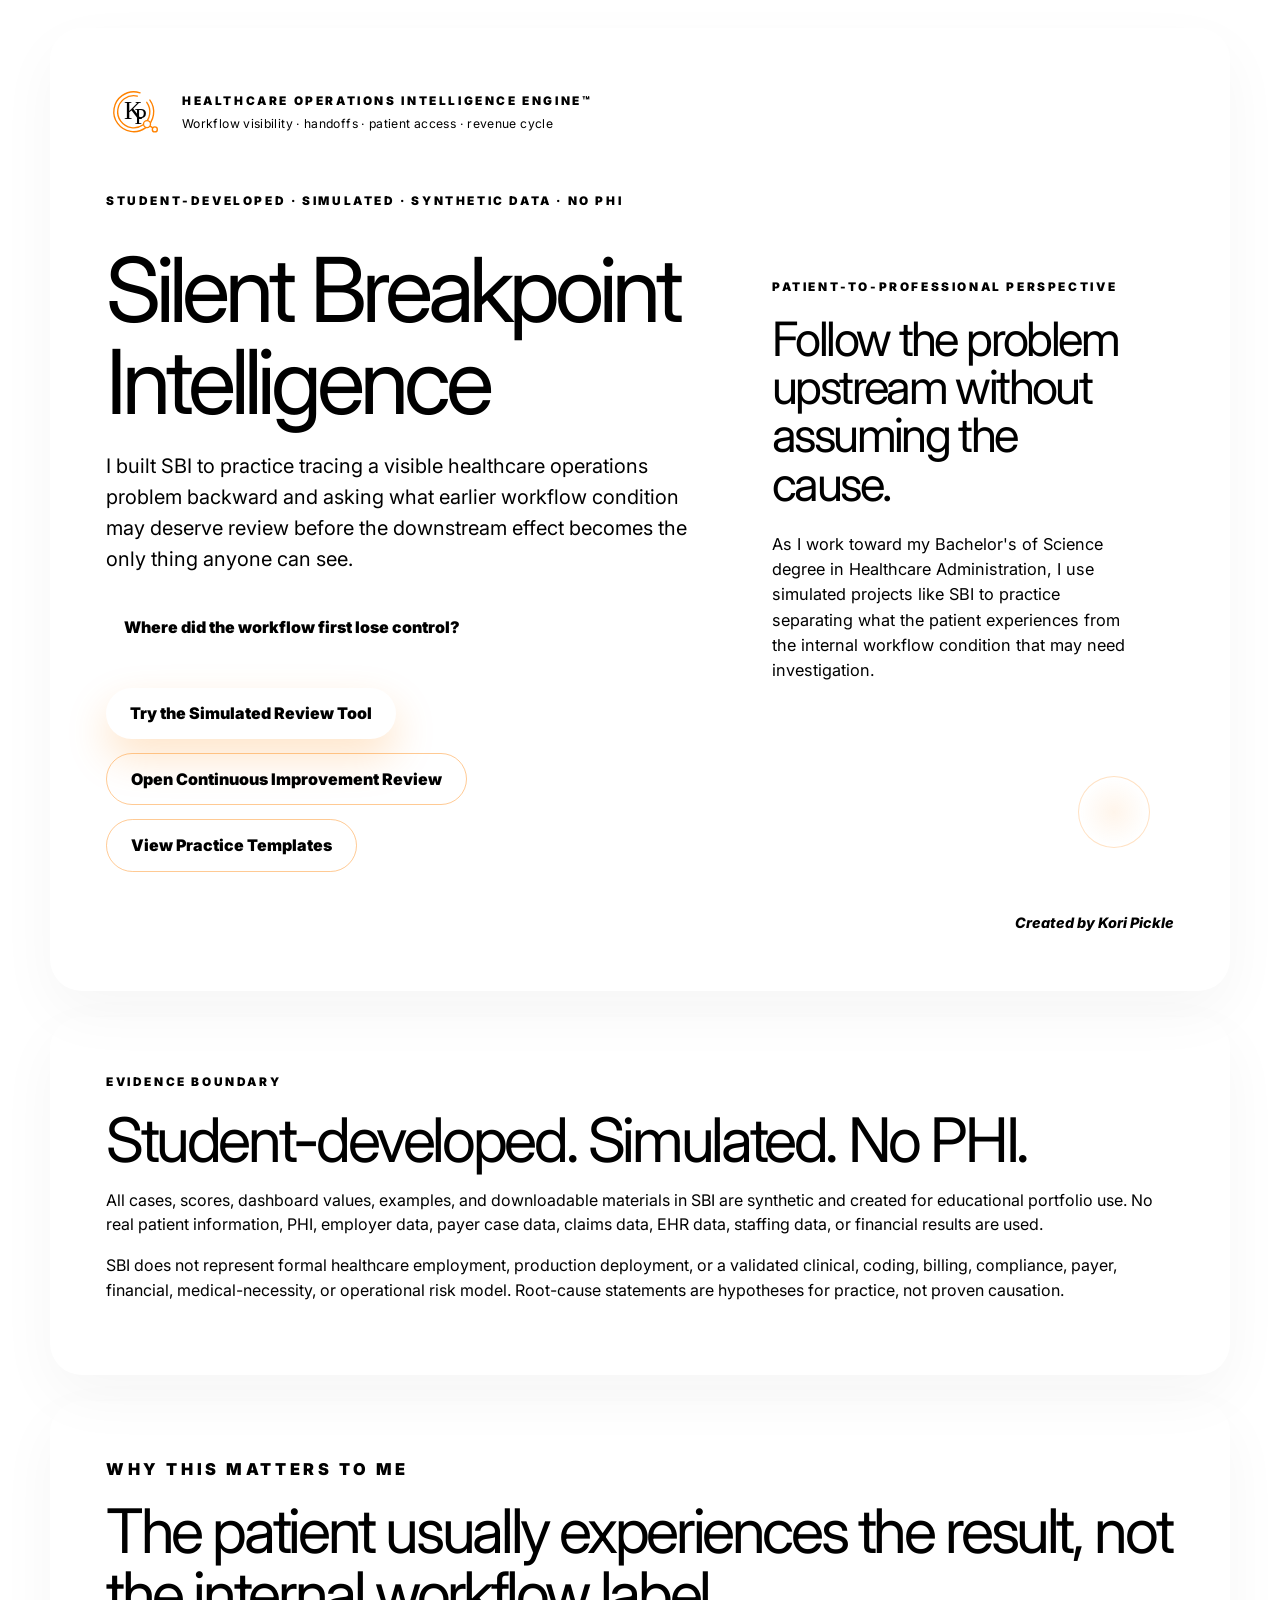
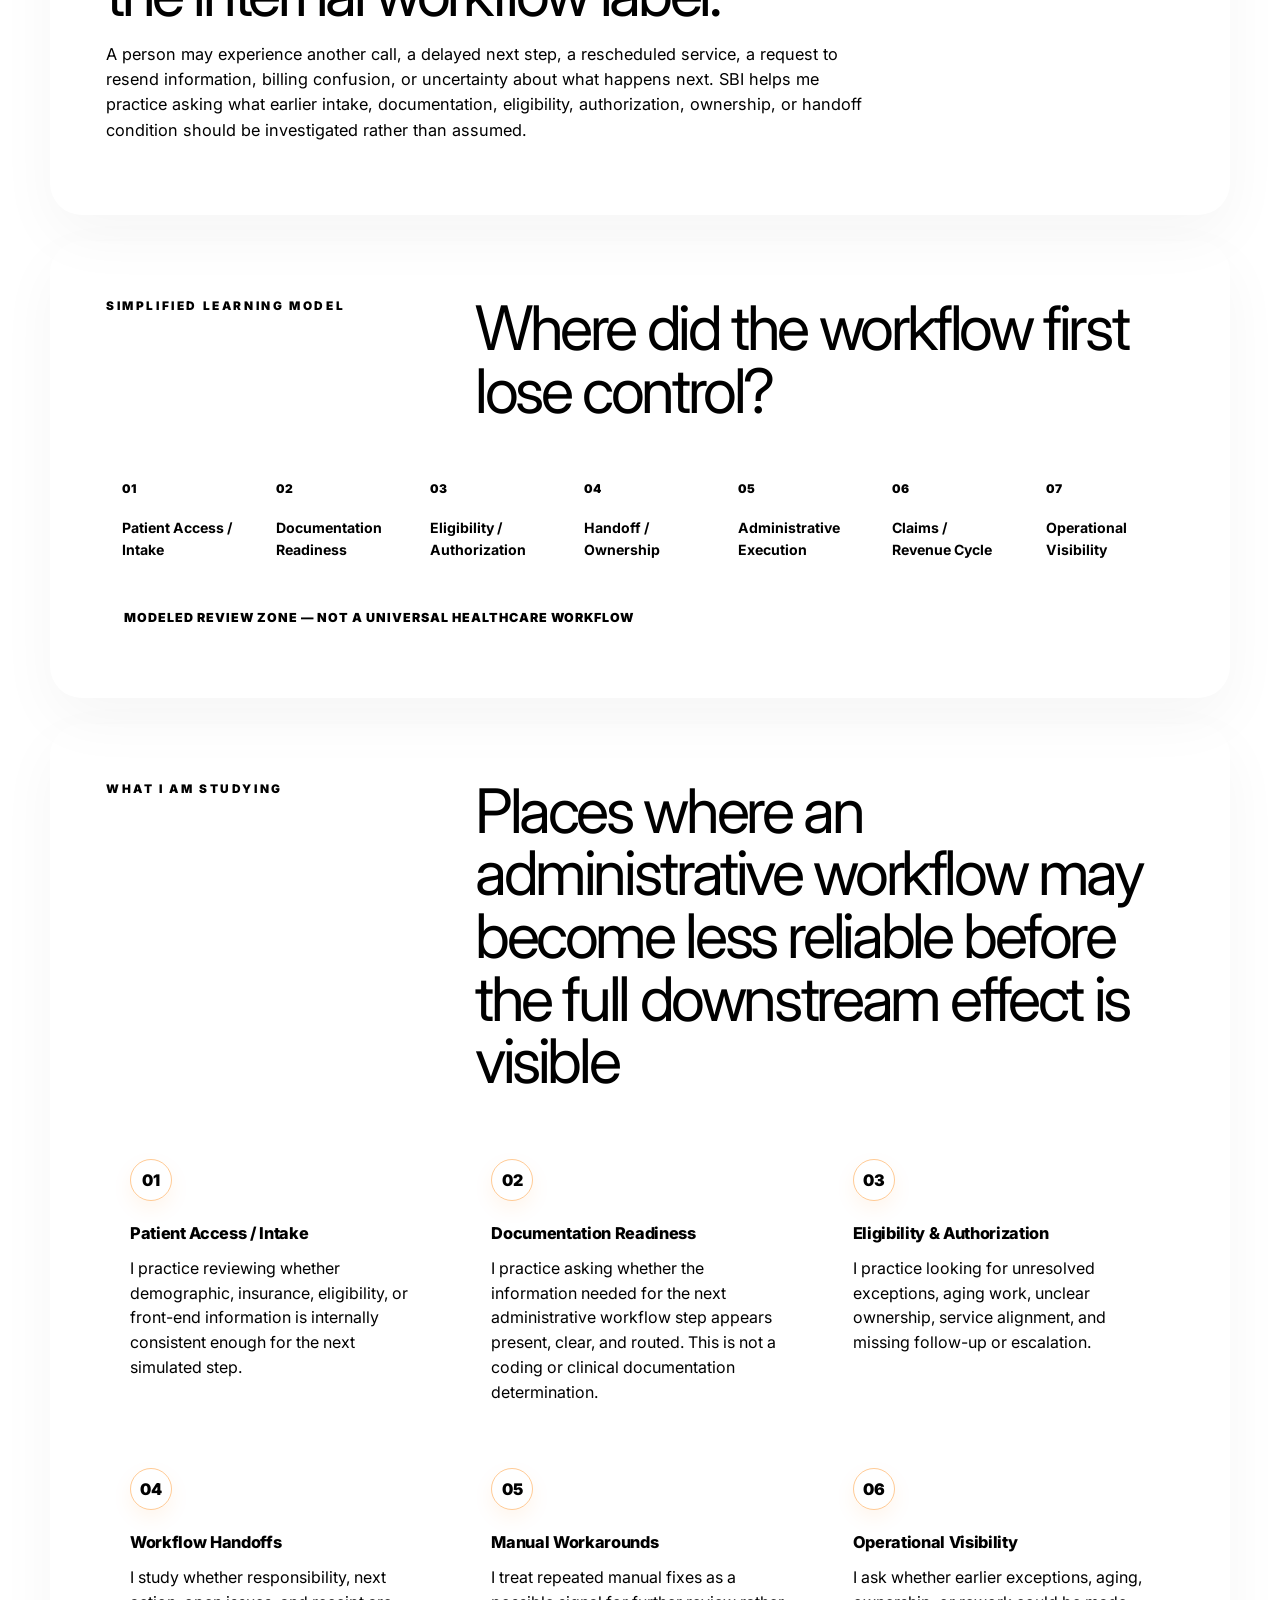
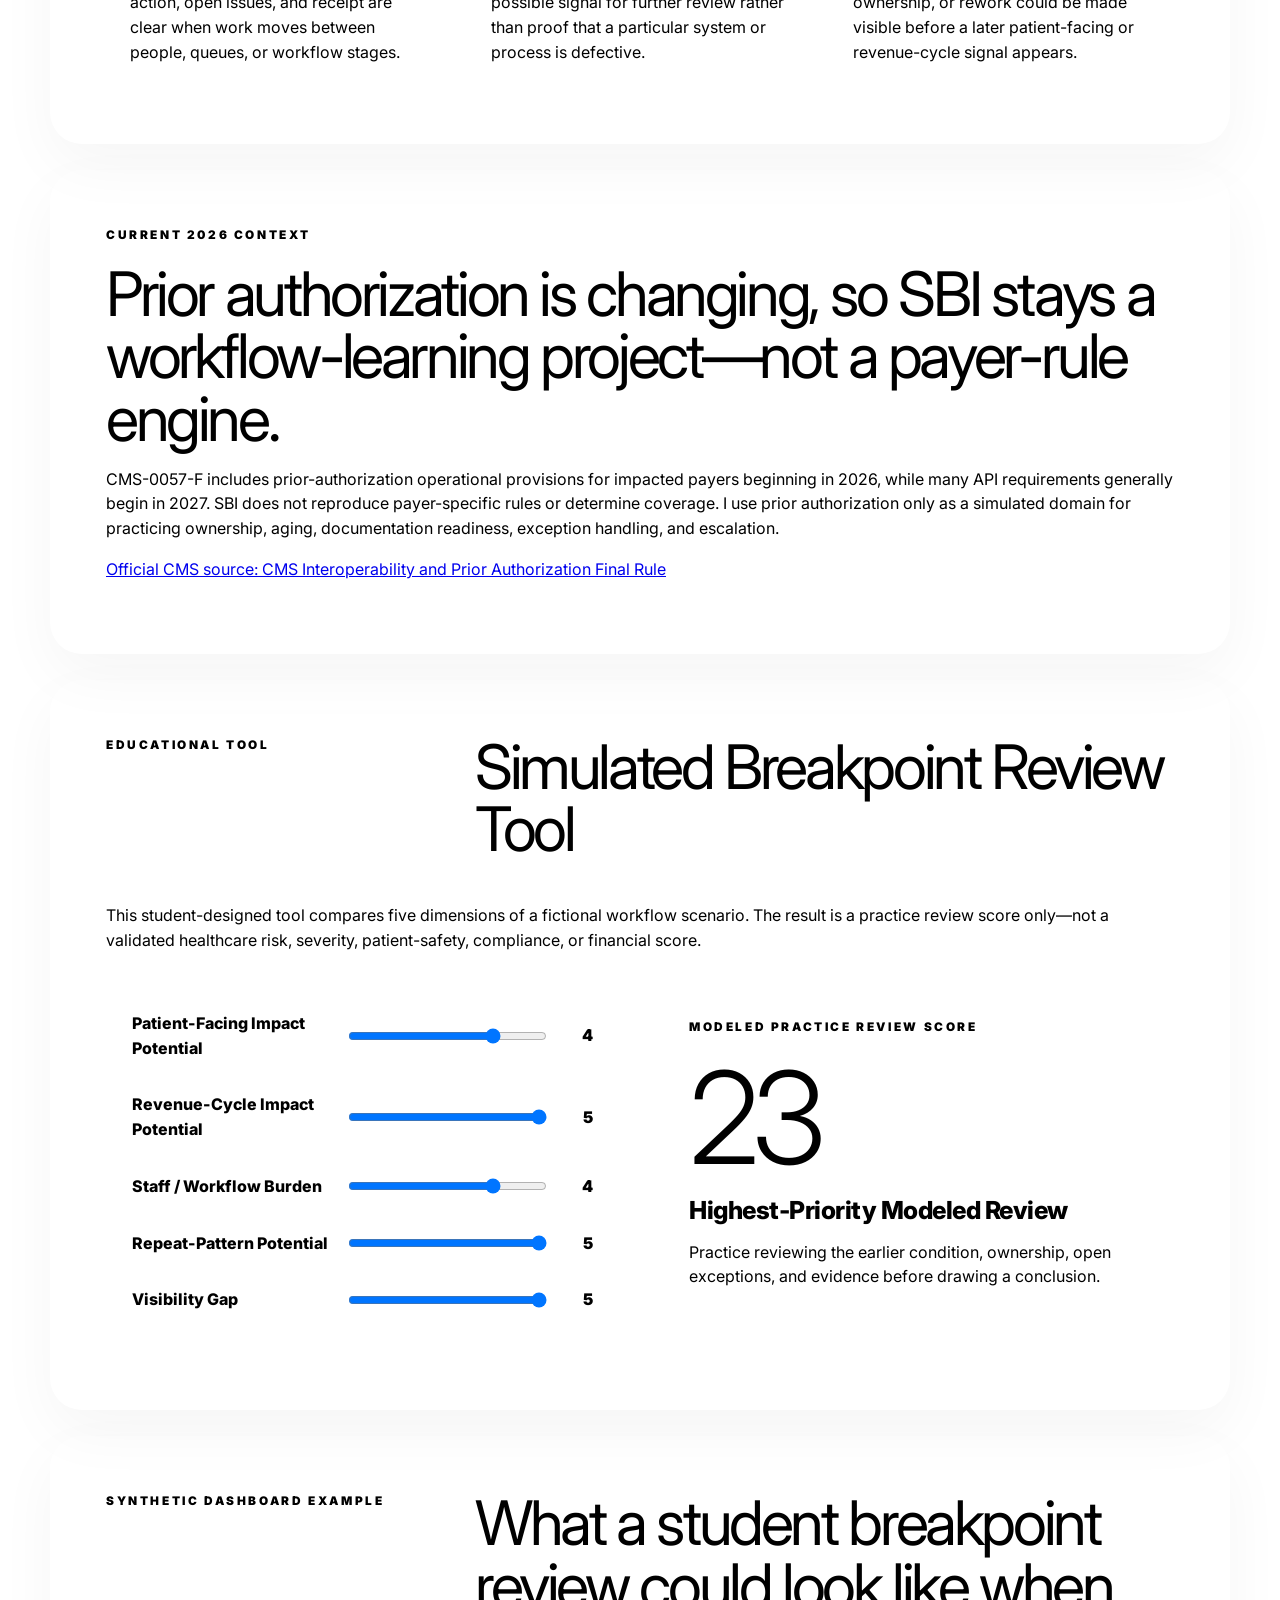
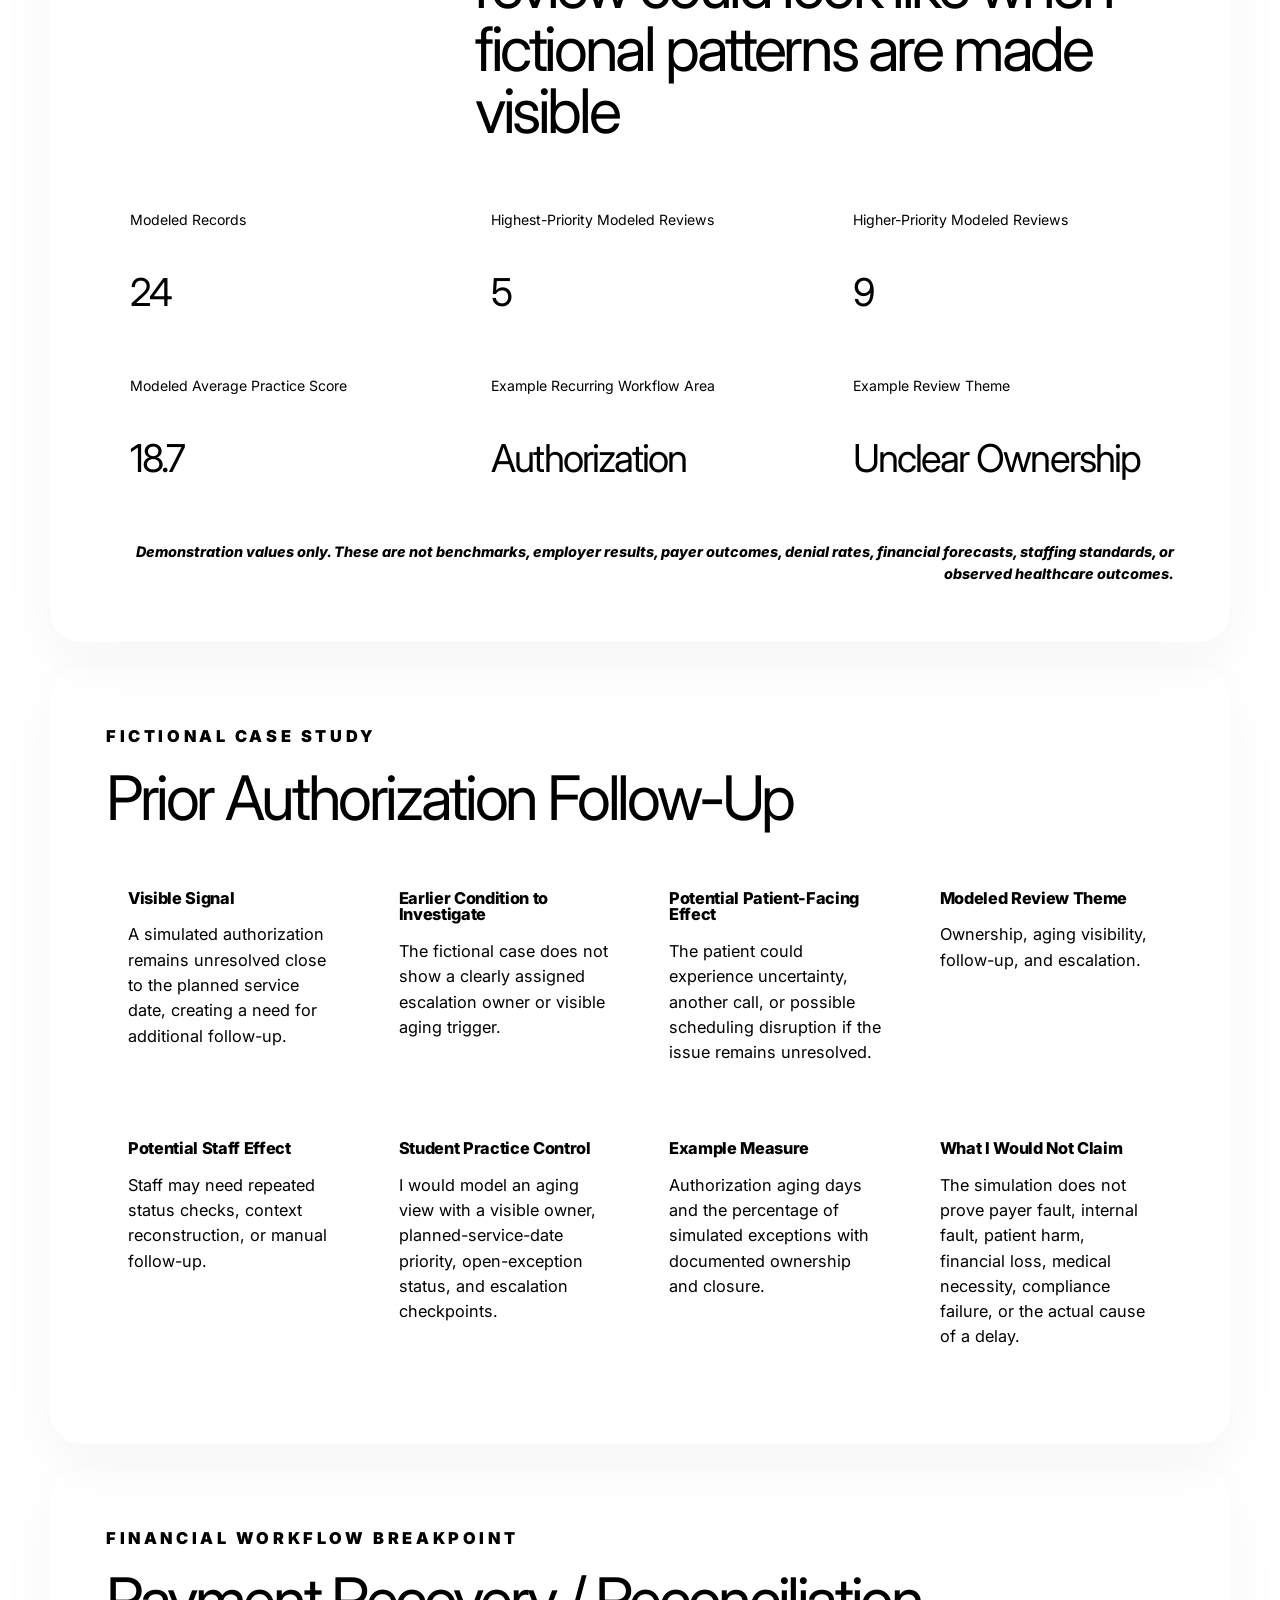
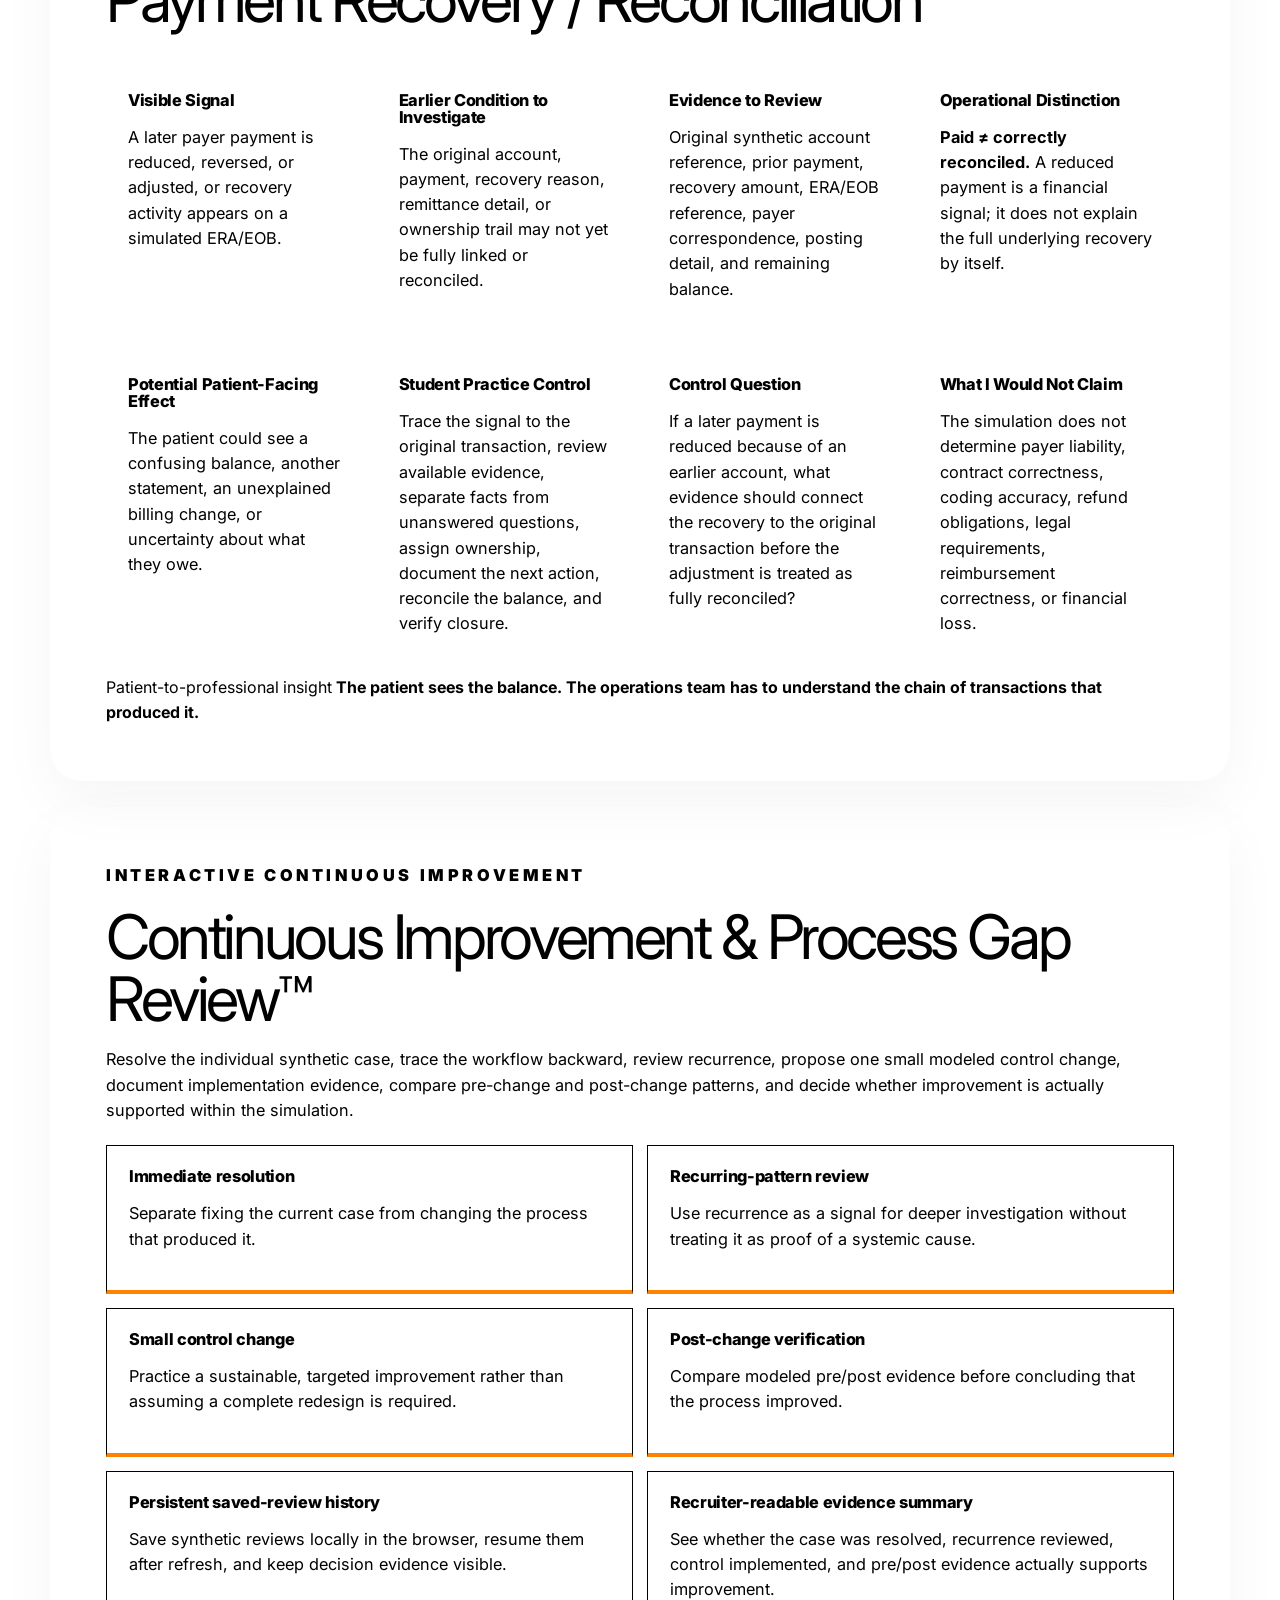
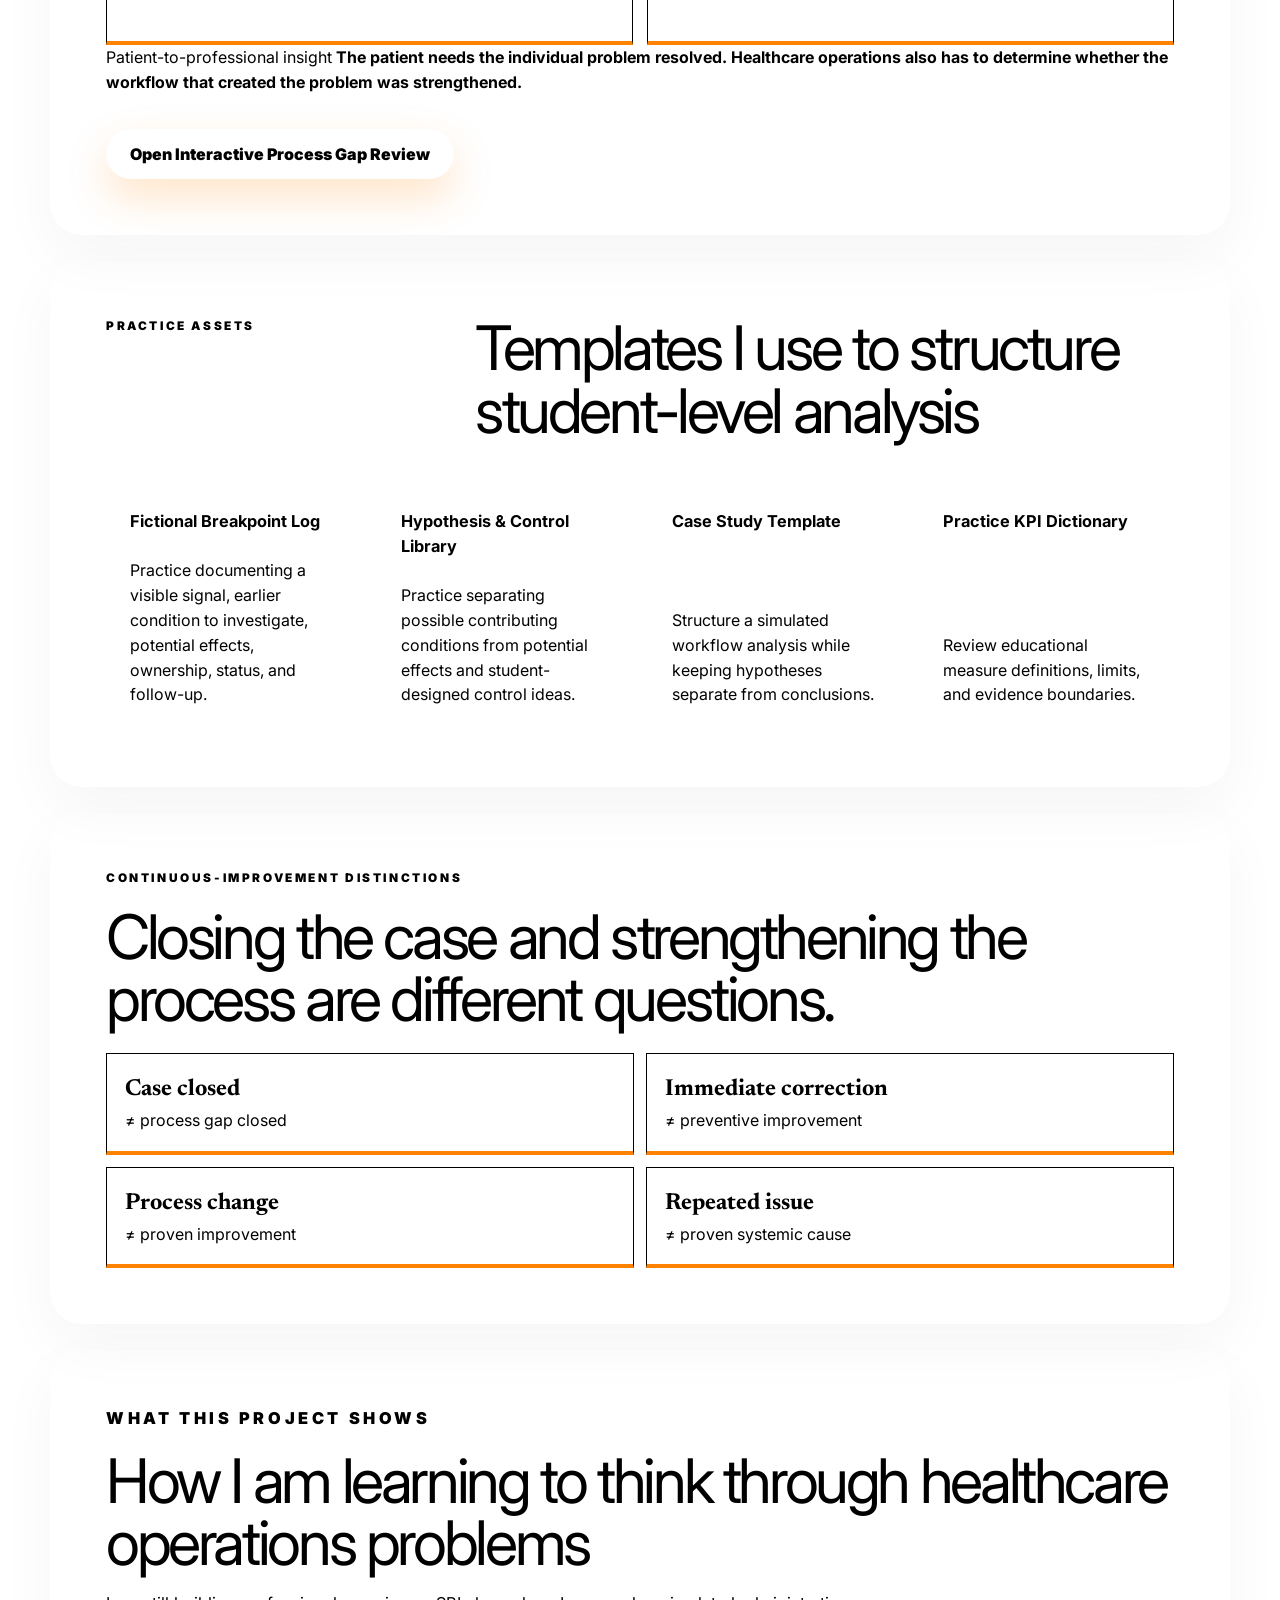
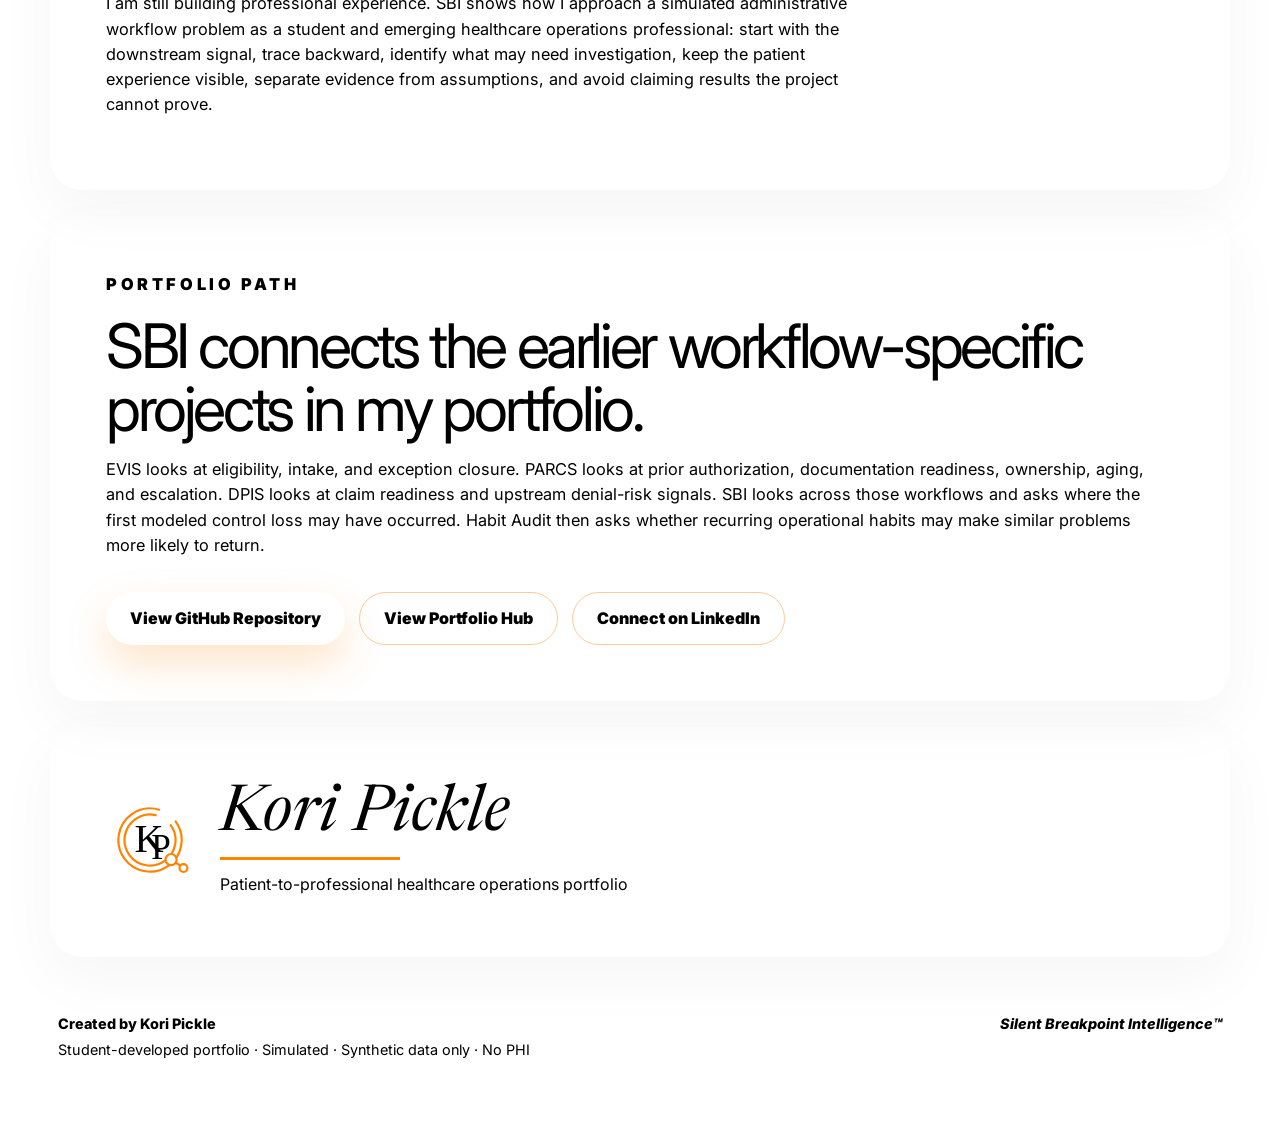
==== commit 915fcc5b: "Highlight persistent interactive review capabilities on SBI home" ====
--- a/index.html
+++ b/index.html
@@ -195,6 +195,8 @@
           <article><h3>Recurring-pattern review</h3><p>Use recurrence as a signal for deeper investigation without treating it as proof of a systemic cause.</p></article>
           <article><h3>Small control change</h3><p>Practice a sustainable, targeted improvement rather than assuming a complete redesign is required.</p></article>
           <article><h3>Post-change verification</h3><p>Compare modeled pre/post evidence before concluding that the process improved.</p></article>
+          <article><h3>Persistent saved-review history</h3><p>Save synthetic reviews locally in the browser, resume them after refresh, and keep decision evidence visible.</p></article>
+          <article><h3>Recruiter-readable evidence summary</h3><p>See whether the case was resolved, recurrence reviewed, control implemented, and pre/post evidence actually supports improvement.</p></article>
         </div>
         <div class="insight-banner">
           <span>Patient-to-professional insight</span>
--- a/style.css
+++ b/style.css
@@ -1,4 +1,4 @@
-:root {
+@import url("https://fonts.googleapis.com/css2?family=Inter:wght@400;500;600;700;800&family=Newsreader:ital,opsz,wght@0,6..72,500;0,6..72,600;0,6..72,700;1,6..72,500;1,6..72,600&display=swap");\n\n:root {
   --white: #ffffff;
   --black: #111111;
   --charcoal: #333333;
@@ -717,3 +717,392 @@
     min-height: auto;
   }
 }
+
+/* Continuous Improvement & Process Gap Review™ */
+.brand-logo{width:58px;height:58px;object-fit:contain;flex:0 0 58px}
+.continuous-improvement-page{background:#FFFFFF;color:#000000}
+.continuous-improvement-page main{width:min(1180px,94vw)}
+.continuous-improvement-page .shell-card{border:1px solid #000000;box-shadow:none;background:#FFFFFF}
+.continuous-improvement-page .shell-card:before{background:#FF8200;opacity:1}
+.continuous-improvement-page h1,.continuous-improvement-page h2,.continuous-improvement-page h3,
+.ci-signature-name{font-family:"Newsreader",Georgia,"Times New Roman",serif;color:#000000}
+.continuous-improvement-page h1,.continuous-improvement-page h2{font-weight:600;letter-spacing:-.035em}
+.continuous-improvement-page .subtitle,.continuous-improvement-page p,.continuous-improvement-page label{color:#000000}
+.continuous-improvement-page .tagline{background:#FFFFFF;border:1px solid #000000;border-left:6px solid #FF8200;border-radius:0}
+.continuous-improvement-page .button{border-radius:0}
+.continuous-improvement-page .primary{background:#FF8200;color:#000000;box-shadow:none}
+.continuous-improvement-page .secondary{background:#FFFFFF;color:#000000;border:1px solid #000000}
+.ci-brandbar{display:flex;align-items:center;justify-content:space-between;gap:24px;padding-top:30px;padding-bottom:30px}
+.ci-brand-lockup{display:flex;align-items:center;gap:16px}
+.ci-brand-lockup img{width:70px;height:70px;object-fit:contain}
+.ci-brand-lockup strong{display:block;font-family:"Newsreader",Georgia,serif;font-size:1.35rem}
+.ci-nav{display:flex;flex-wrap:wrap;gap:14px}
+.ci-nav a{color:#000000;text-decoration:none;border-bottom:2px solid #FF8200;font-weight:800}
+.ci-hero h1{max-width:980px}
+.ci-rail{display:grid;grid-template-columns:repeat(10,minmax(0,1fr));gap:8px;margin:28px 0}
+.ci-rail>div{border:1px solid #000000;padding:14px 9px;min-height:105px;background:#FFFFFF}
+.ci-rail span{display:block;color:#FF8200;font-family:"Newsreader",Georgia,serif;font-size:1.55rem;line-height:1;margin-bottom:8px}
+.ci-rail strong{display:block;font-size:.7rem;line-height:1.24;text-transform:uppercase;letter-spacing:.045em}
+.ci-distinction-grid{display:grid;grid-template-columns:repeat(2,minmax(0,1fr));gap:12px;margin-top:22px}
+.ci-distinction-grid>div{border:1px solid #000000;padding:18px;background:#FFFFFF;border-bottom:4px solid #FF8200}
+.ci-distinction-grid strong,.ci-distinction-grid span{display:block}
+.ci-distinction-grid strong{font-family:"Newsreader",Georgia,serif;font-size:1.45rem}
+.ci-workbench{border:2px solid #000000;padding:clamp(20px,4vw,36px);box-shadow:10px 10px 0 #FF8200;margin-top:24px}
+.ci-workbench-head{display:flex;justify-content:space-between;gap:20px;align-items:flex-start;border-bottom:1px solid #000000;padding-bottom:18px;margin-bottom:20px}
+.ci-workbench-head h3{font-size:clamp(1.8rem,4vw,3rem);margin-top:6px}
+.ci-chip{border:1px solid #FF8200;padding:8px 12px;font-size:.72rem;font-weight:900;letter-spacing:.1em;white-space:nowrap}
+.ci-summary{border-left:6px solid #FF8200;border-top:1px solid #000000;border-right:1px solid #000000;border-bottom:1px solid #000000;padding:18px;margin:14px 0 20px;background:#FFFFFF}
+.ci-form-section{border-top:1px solid #000000;padding:24px 0}
+.ci-form-section:first-of-type{border-top:0}
+.ci-form-grid{display:grid;grid-template-columns:repeat(2,minmax(0,1fr));gap:14px;margin:12px 0}
+.ci-workbench label{display:block;font-weight:800;margin:10px 0}
+.ci-workbench select,.ci-workbench input,.ci-workbench textarea{width:100%;box-sizing:border-box;margin-top:7px;padding:11px 12px;border:1px solid #000000;background:#FFFFFF;color:#000000;font:inherit;font-size:16px}
+.ci-workbench select,.ci-workbench input{min-height:48px}
+.ci-actions{display:flex;flex-wrap:wrap;gap:12px;margin-top:20px}
+.ci-progress{height:12px;border:1px solid #000000;margin:24px 0;background:#FFFFFF;overflow:hidden}
+#ciProgressBar{height:100%;width:0;background:#FF8200;transition:width .2s ease}
+.ci-result{border:1px solid #000000;border-left:6px solid #FF8200;padding:22px;background:#FFFFFF}
+.ci-result h3{font-size:clamp(1.7rem,4vw,2.5rem);margin:8px 0}
+.ci-result.closed{border:2px solid #FF8200}
+.ci-result.blocked{border-left-color:#000000}
+.ci-decision-grid,.ci-skill-grid,.ci-launch-grid{display:grid;grid-template-columns:repeat(2,minmax(0,1fr));gap:14px;margin-top:22px}
+.ci-decision-grid article,.ci-skill-grid>div,.ci-launch-grid article{border:1px solid #000000;padding:22px;background:#FFFFFF;border-bottom:4px solid #FF8200}
+.ci-decision-grid h3{font-size:1.6rem;margin:6px 0 10px}
+.ci-skill-grid strong,.ci-skill-grid span{display:block}
+.ci-skill-grid strong{font-family:"Newsreader",Georgia,serif;font-size:1.5rem;margin-bottom:8px}
+.ci-quote-grid{display:grid;grid-template-columns:repeat(2,minmax(0,1fr));gap:12px;margin:22px 0}
+.ci-quote-grid blockquote{margin:0;border:1px solid #000000;padding:20px;font-family:"Newsreader",Georgia,serif;font-size:1.35rem}
+.ci-insight{font-family:"Newsreader",Georgia,serif;font-size:clamp(1.8rem,4vw,3.1rem);font-weight:600;line-height:1.08;border-left:6px solid #FF8200;padding-left:20px}
+.ci-boundary{border:1px solid #000000;border-left:6px solid #FF8200;padding:20px;margin-top:24px}
+.ci-signature,.ci-signature-index{display:flex;gap:22px;align-items:center}
+.ci-signature img,.ci-signature-index img{width:92px;height:92px;object-fit:contain}
+.ci-signature-name{display:block;font-size:clamp(2rem,5vw,4rem);font-style:italic;line-height:1}
+.ci-signature-rule{width:180px;height:3px;background:#FF8200;margin:10px 0 12px}
+.ci-signature p,.ci-signature-index p{margin:4px 0}
+@media(max-width:1050px){.ci-rail{grid-template-columns:repeat(5,minmax(0,1fr))}}
+@media(max-width:860px){
+  .brand-logo{width:50px;height:50px;flex-basis:50px}
+  .ci-brandbar,.ci-workbench-head,.ci-signature,.ci-signature-index{display:block}
+  .ci-brand-lockup img{width:60px;height:60px}
+  .ci-nav{margin-top:18px}
+  .ci-rail{grid-template-columns:repeat(2,minmax(0,1fr))}
+  .ci-distinction-grid,.ci-form-grid,.ci-decision-grid,.ci-skill-grid,.ci-launch-grid,.ci-quote-grid{grid-template-columns:1fr}
+  .ci-chip{display:inline-block;margin-top:14px}
+  .ci-signature img,.ci-signature-index img{margin-bottom:16px}
+}
+
+/* SBI production-quality continuous-improvement upgrade */
+.continuous-improvement-page{
+  --white:#FFFFFF;
+  --black:#000000;
+  --orange:#FF8200;
+  background:#FFFFFF;
+  color:#000000;
+  font-family:"Inter",Arial,sans-serif;
+}
+.continuous-improvement-page *{max-width:100%}
+.continuous-improvement-page .shell-card{
+  border:1px solid #000000;
+  border-radius:0;
+  box-shadow:none;
+  background:#FFFFFF;
+}
+.continuous-improvement-page .shell-card:before{
+  background:#FF8200;
+  opacity:1;
+  left:0;
+  right:0;
+  top:0;
+  height:3px;
+}
+.continuous-improvement-page h1,
+.continuous-improvement-page h2,
+.continuous-improvement-page h3,
+.continuous-improvement-page h4,
+.continuous-improvement-page .ci-signature-name{
+  font-family:"Newsreader",Georgia,"Times New Roman",serif;
+  color:#000000;
+}
+.continuous-improvement-page h1,
+.continuous-improvement-page h2{
+  font-weight:600;
+  letter-spacing:-.035em;
+}
+.continuous-improvement-page p,
+.continuous-improvement-page label,
+.continuous-improvement-page span,
+.continuous-improvement-page small,
+.continuous-improvement-page input,
+.continuous-improvement-page select,
+.continuous-improvement-page textarea,
+.continuous-improvement-page button,
+.continuous-improvement-page a{
+  font-family:"Inter",Arial,sans-serif;
+}
+.continuous-improvement-page .ci-signature-name{
+  font-family:"Newsreader",Georgia,serif;
+  font-style:italic;
+  font-weight:500;
+}
+.continuous-improvement-page .button{
+  min-height:46px;
+  padding:11px 16px;
+  border-radius:0;
+  border:1px solid #000000;
+  font-weight:800;
+  line-height:1.15;
+}
+.continuous-improvement-page .button.primary{
+  background:#FF8200;
+  color:#000000;
+  border-color:#FF8200;
+}
+.continuous-improvement-page .button.secondary{
+  background:#FFFFFF;
+  color:#000000;
+}
+.continuous-improvement-page .button:focus-visible,
+.continuous-improvement-page input:focus-visible,
+.continuous-improvement-page select:focus-visible,
+.continuous-improvement-page textarea:focus-visible,
+.continuous-improvement-page a:focus-visible{
+  outline:3px solid #FF8200;
+  outline-offset:3px;
+}
+.ci-review-header,
+.ci-saved-head,
+.ci-summary-head{
+  display:flex;
+  justify-content:space-between;
+  align-items:flex-start;
+  gap:22px;
+}
+.ci-control-status{
+  display:grid;
+  grid-template-columns:minmax(0,280px) 1fr;
+  align-items:end;
+  gap:20px;
+  margin-top:24px;
+}
+.ci-control-status strong{
+  display:block;
+  font-family:"Inter",Arial,sans-serif;
+  font-size:.95rem;
+  margin-top:5px;
+}
+.ci-progress{
+  margin:0;
+  height:12px;
+  border:1px solid #000000;
+  background:#FFFFFF;
+}
+#ciProgressBar{background:#FF8200}
+.ci-next-control{
+  margin-top:16px;
+  border:1px solid #000000;
+  border-left:8px solid #FF8200;
+  padding:18px;
+  background:#FFFFFF;
+}
+.ci-next-control strong{
+  display:block;
+  font-family:"Newsreader",Georgia,serif;
+  font-size:clamp(1.35rem,3vw,2rem);
+  line-height:1.12;
+  margin-top:6px;
+}
+.ci-missing{
+  border-left:5px solid #FF8200;
+  padding-left:12px;
+}
+.ci-missing select,
+.ci-missing input,
+.ci-missing textarea{
+  border:2px solid #FF8200!important;
+}
+.ci-evidence-summary{
+  margin-top:24px;
+  border:2px solid #000000;
+  padding:22px;
+  background:#FFFFFF;
+}
+.ci-summary-head h3{
+  margin:5px 0 0;
+  font-size:clamp(1.7rem,4vw,2.6rem);
+}
+.ci-summary-state{
+  border:1px solid #FF8200;
+  padding:8px 11px;
+  font-size:.72rem;
+  font-weight:900;
+  letter-spacing:.08em;
+  white-space:nowrap;
+}
+.ci-evidence-grid{
+  display:grid;
+  grid-template-columns:repeat(4,minmax(0,1fr));
+  gap:10px;
+  margin-top:18px;
+}
+.ci-evidence-grid>div{
+  border:1px solid #000000;
+  border-top:4px solid #FF8200;
+  padding:15px;
+  background:#FFFFFF;
+}
+.ci-evidence-grid span,
+.ci-evidence-grid strong{display:block}
+.ci-evidence-grid span{
+  font-size:.72rem;
+  font-weight:800;
+  text-transform:uppercase;
+  letter-spacing:.04em;
+}
+.ci-evidence-grid strong{
+  font-family:"Newsreader",Georgia,serif;
+  font-size:1.25rem;
+  line-height:1.12;
+  margin-top:7px;
+}
+.ci-save-confirmation{
+  border-top:1px solid #000000;
+  margin-top:16px!important;
+  padding-top:14px;
+}
+.ci-saved-panel{
+  margin-top:28px;
+  border:2px solid #000000;
+  border-top:8px solid #FF8200;
+  padding:24px;
+  background:#FFFFFF;
+}
+.ci-saved-head h3{
+  font-family:"Newsreader",Georgia,serif;
+  font-size:clamp(1.8rem,4vw,2.7rem);
+  margin:4px 0 8px;
+}
+.ci-saved-list{
+  display:grid;
+  grid-template-columns:repeat(2,minmax(0,1fr));
+  gap:14px;
+  margin-top:20px;
+}
+.ci-saved-card{
+  border:1px solid #000000;
+  padding:20px;
+  background:#FFFFFF;
+}
+.ci-saved-card h4{
+  font-size:1.55rem;
+  line-height:1.06;
+  margin:10px 0 14px;
+}
+.ci-saved-card p{margin:6px 0}
+.ci-saved-meta{
+  display:flex;
+  justify-content:space-between;
+  gap:12px;
+  border-bottom:1px solid #000000;
+  padding-bottom:10px;
+}
+.ci-saved-meta span{
+  font-size:.7rem;
+  font-weight:900;
+  text-transform:uppercase;
+  letter-spacing:.05em;
+}
+.ci-saved-actions{
+  display:flex;
+  flex-wrap:wrap;
+  gap:10px;
+  margin-top:16px;
+}
+.ci-empty-state{
+  border:1px solid #000000;
+  padding:20px;
+  background:#FFFFFF;
+}
+.ci-empty-state strong,
+.ci-empty-state span{display:block}
+.ci-empty-state span{margin-top:6px}
+.ci-workbench select,
+.ci-workbench input,
+.ci-workbench textarea{
+  border-radius:0;
+  border:1px solid #000000;
+  background:#FFFFFF;
+  color:#000000;
+  min-height:48px;
+}
+.ci-workbench textarea{
+  min-height:112px;
+  resize:vertical;
+}
+.ci-brand-lockup img,
+.ci-signature img,
+.ci-signature-index img{
+  display:block;
+  object-fit:contain;
+}
+.ci-brand-lockup img{width:68px;height:68px}
+.ci-signature img{width:96px;height:96px}
+.ci-signature-rule{background:#FF8200}
+@media(max-width:900px){
+  .ci-evidence-grid{grid-template-columns:repeat(2,minmax(0,1fr))}
+  .ci-saved-list{grid-template-columns:1fr}
+}
+@media(max-width:640px){
+  .continuous-improvement-page main{
+    width:min(100%,calc(100vw - 24px));
+    padding-top:12px;
+  }
+  .continuous-improvement-page .shell-card{
+    padding:24px 18px;
+    margin-bottom:16px;
+    overflow:visible;
+  }
+  .ci-review-header,
+  .ci-saved-head,
+  .ci-summary-head,
+  .ci-control-status{
+    display:block;
+  }
+  .ci-review-header .button,
+  .ci-saved-head .button{
+    width:100%;
+    margin-top:14px;
+  }
+  .ci-evidence-grid{grid-template-columns:1fr}
+  .ci-saved-meta{display:block}
+  .ci-saved-meta span+span{margin-top:5px}
+  .ci-actions,
+  .ci-saved-actions{
+    display:grid;
+    grid-template-columns:1fr;
+  }
+  .ci-actions .button,
+  .ci-saved-actions .button{
+    width:100%;
+  }
+  .ci-workbench{
+    padding:18px 14px;
+    box-shadow:6px 6px 0 #FF8200;
+  }
+  .ci-chip,
+  .ci-summary-state{
+    display:inline-block;
+    margin-top:12px;
+    white-space:normal;
+  }
+  .ci-nav{
+    display:grid;
+    grid-template-columns:1fr 1fr;
+    gap:10px;
+  }
+  .ci-nav a{
+    padding:8px 0;
+  }
+  .ci-rail{
+    grid-template-columns:1fr 1fr;
+  }
+}
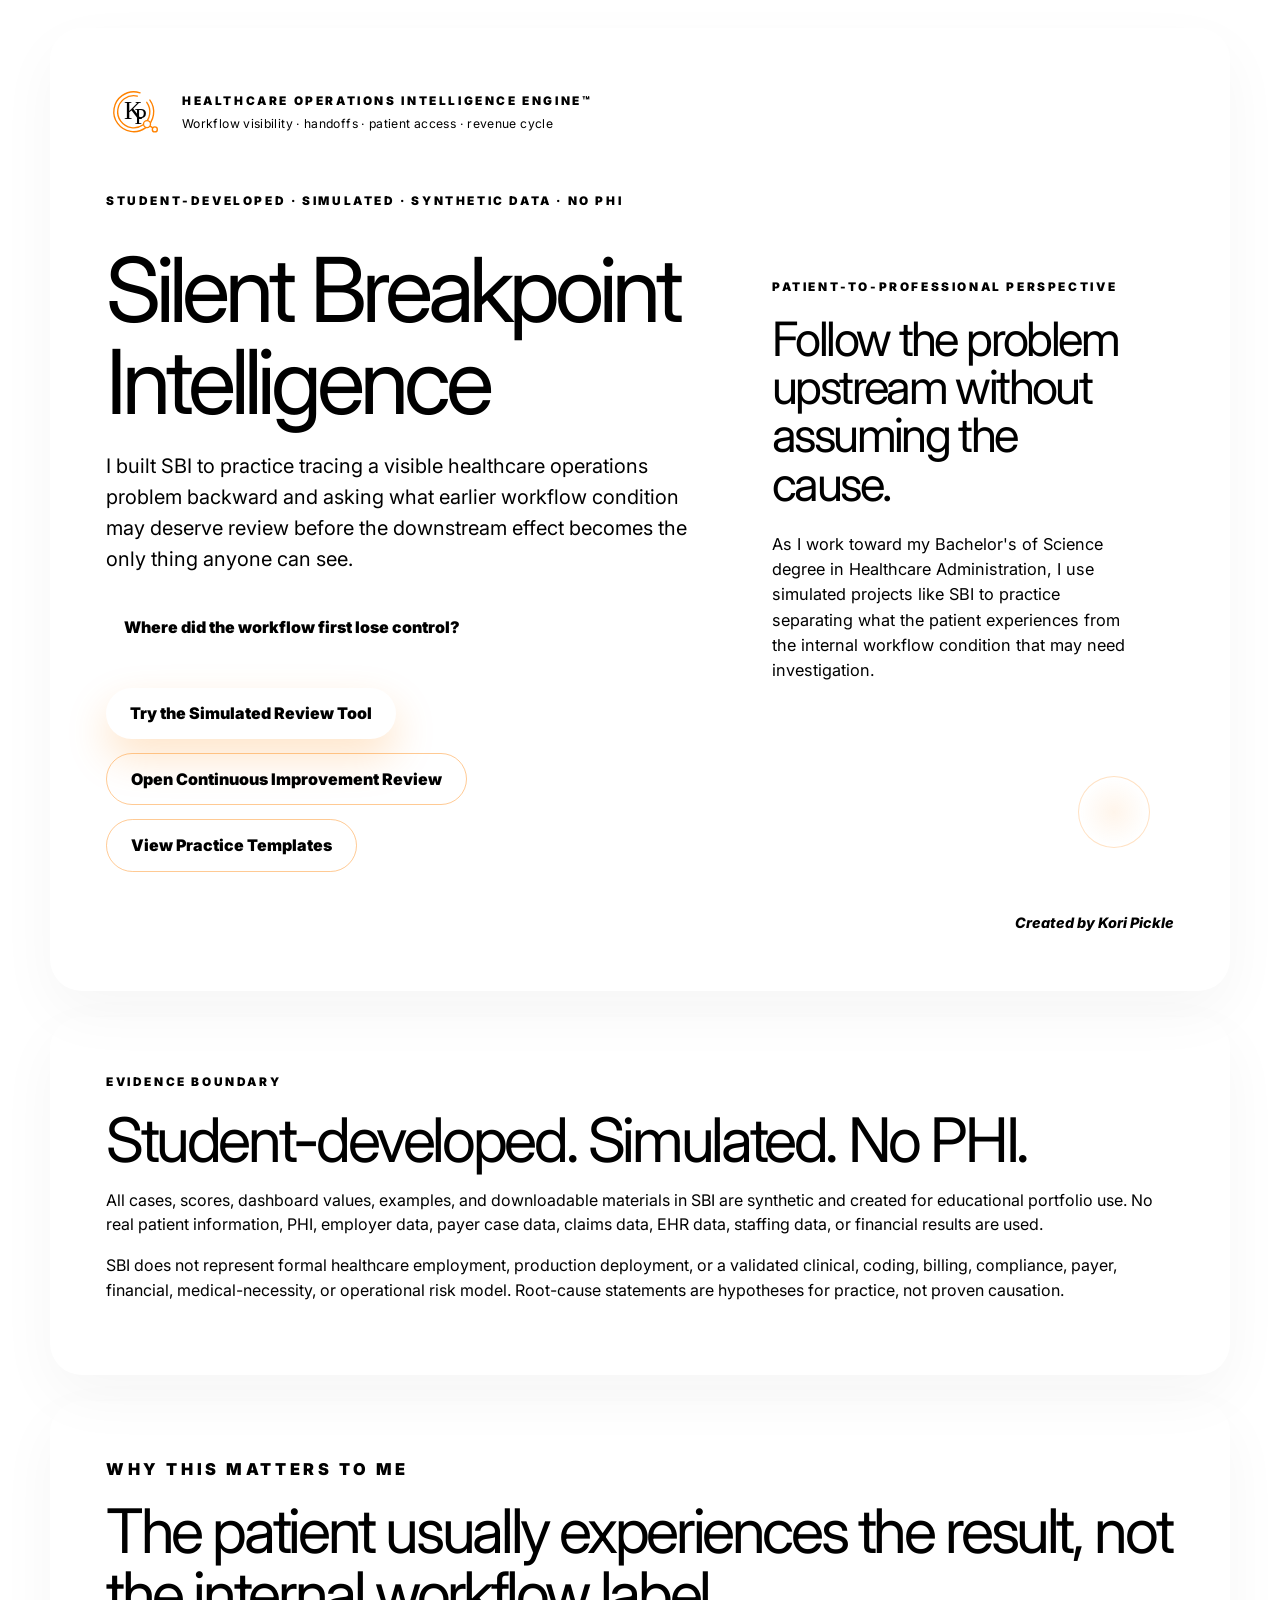
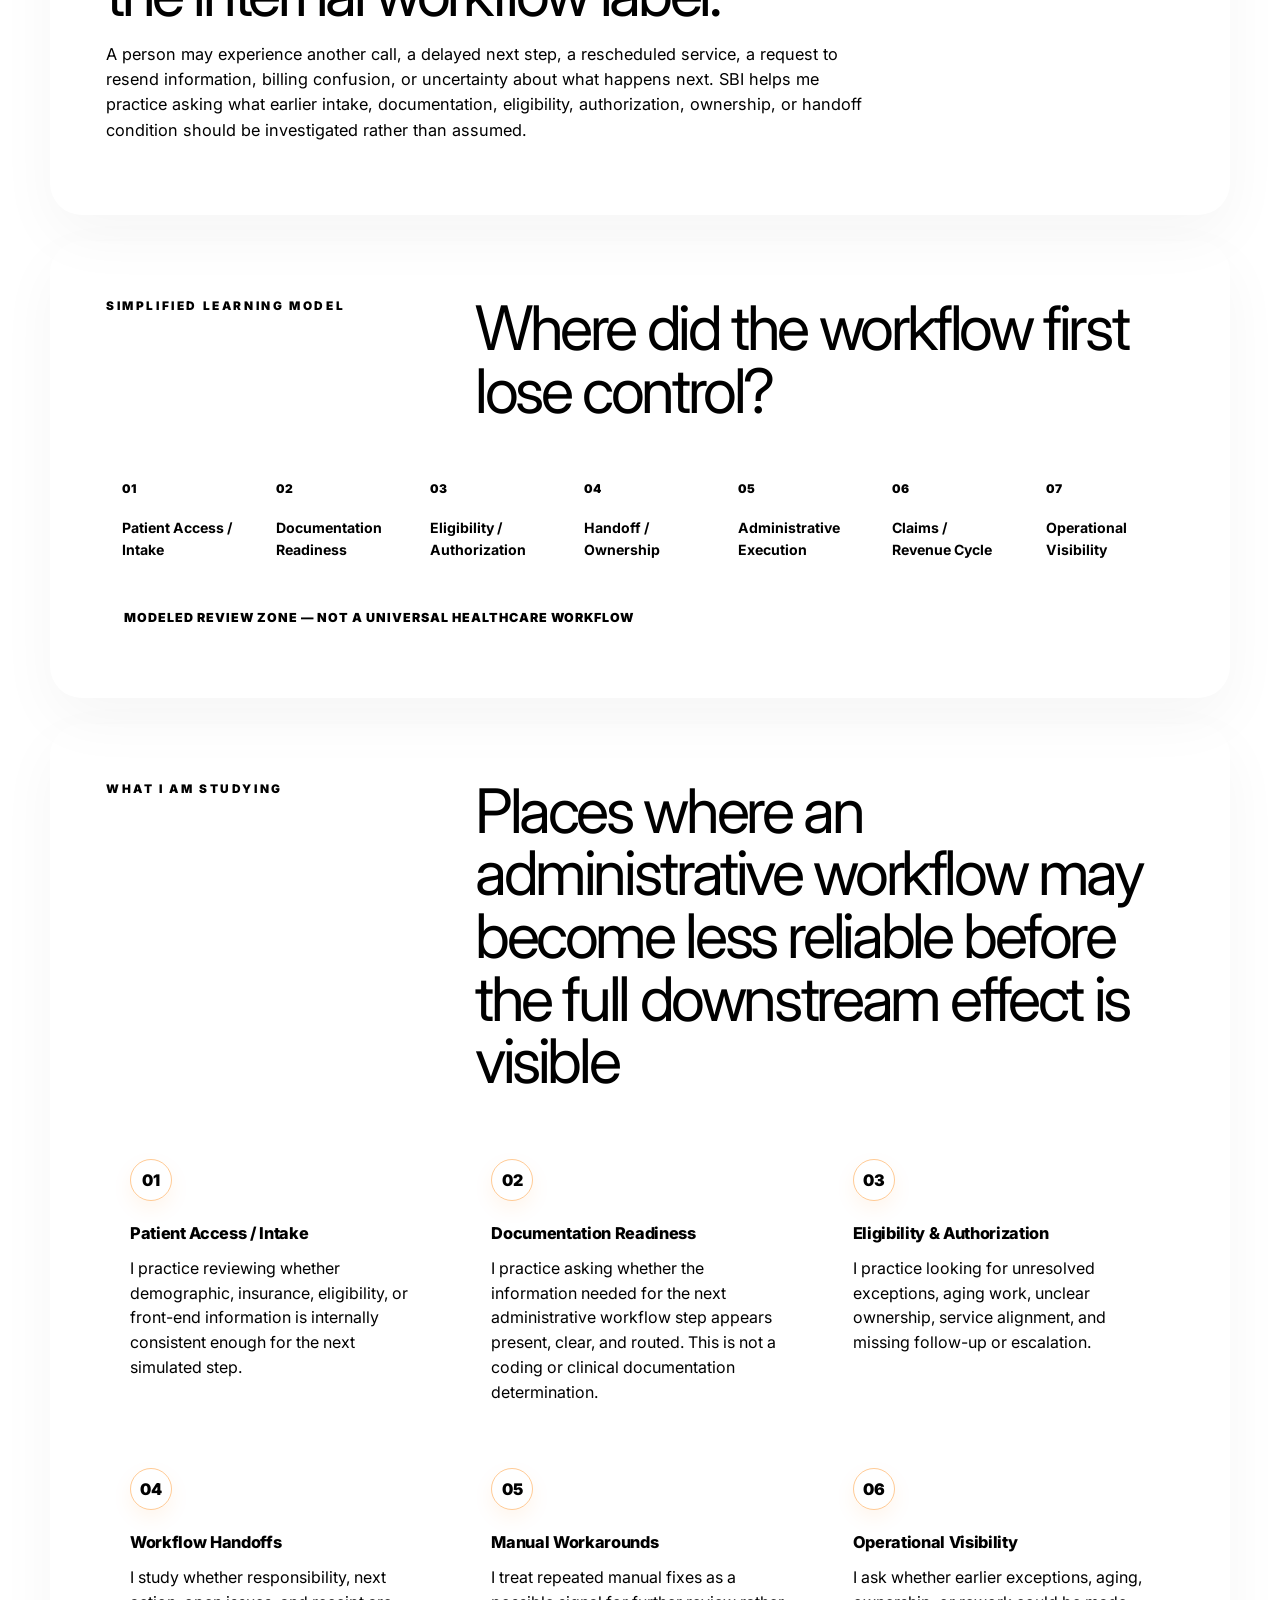
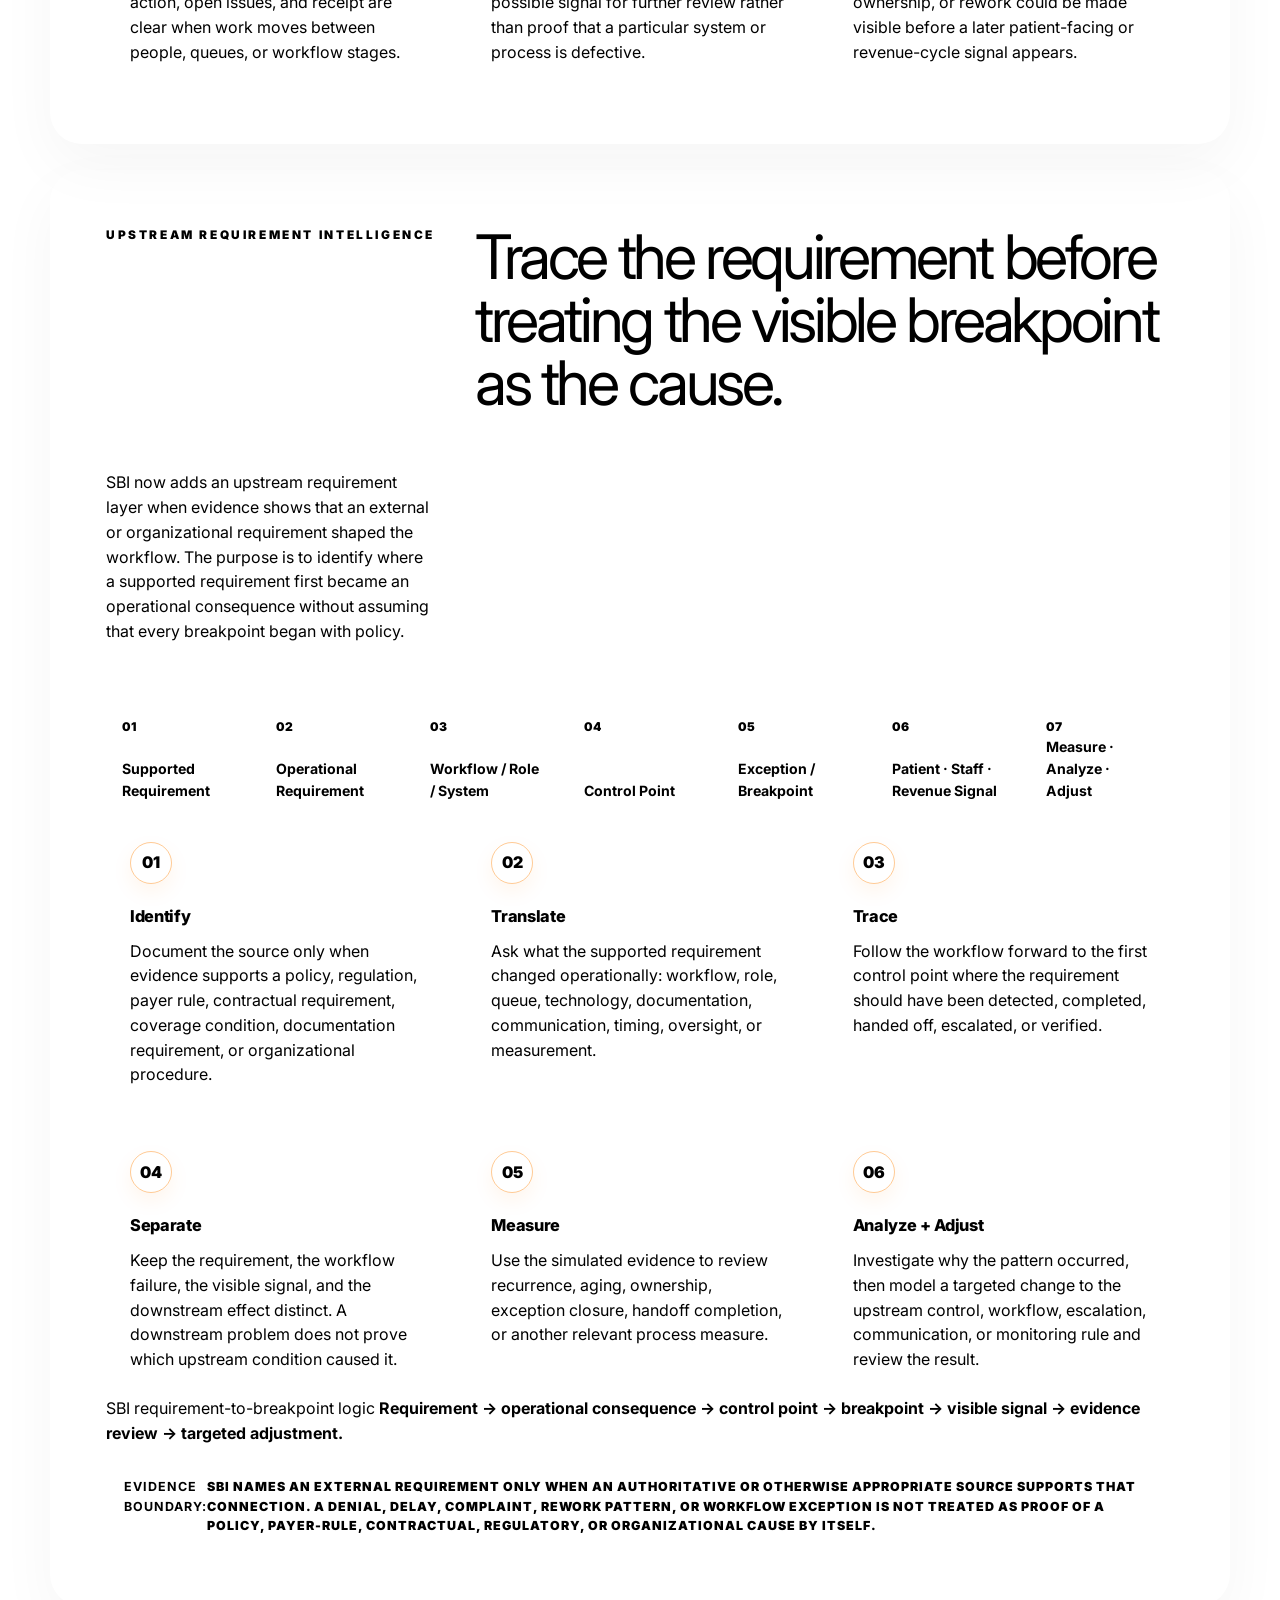
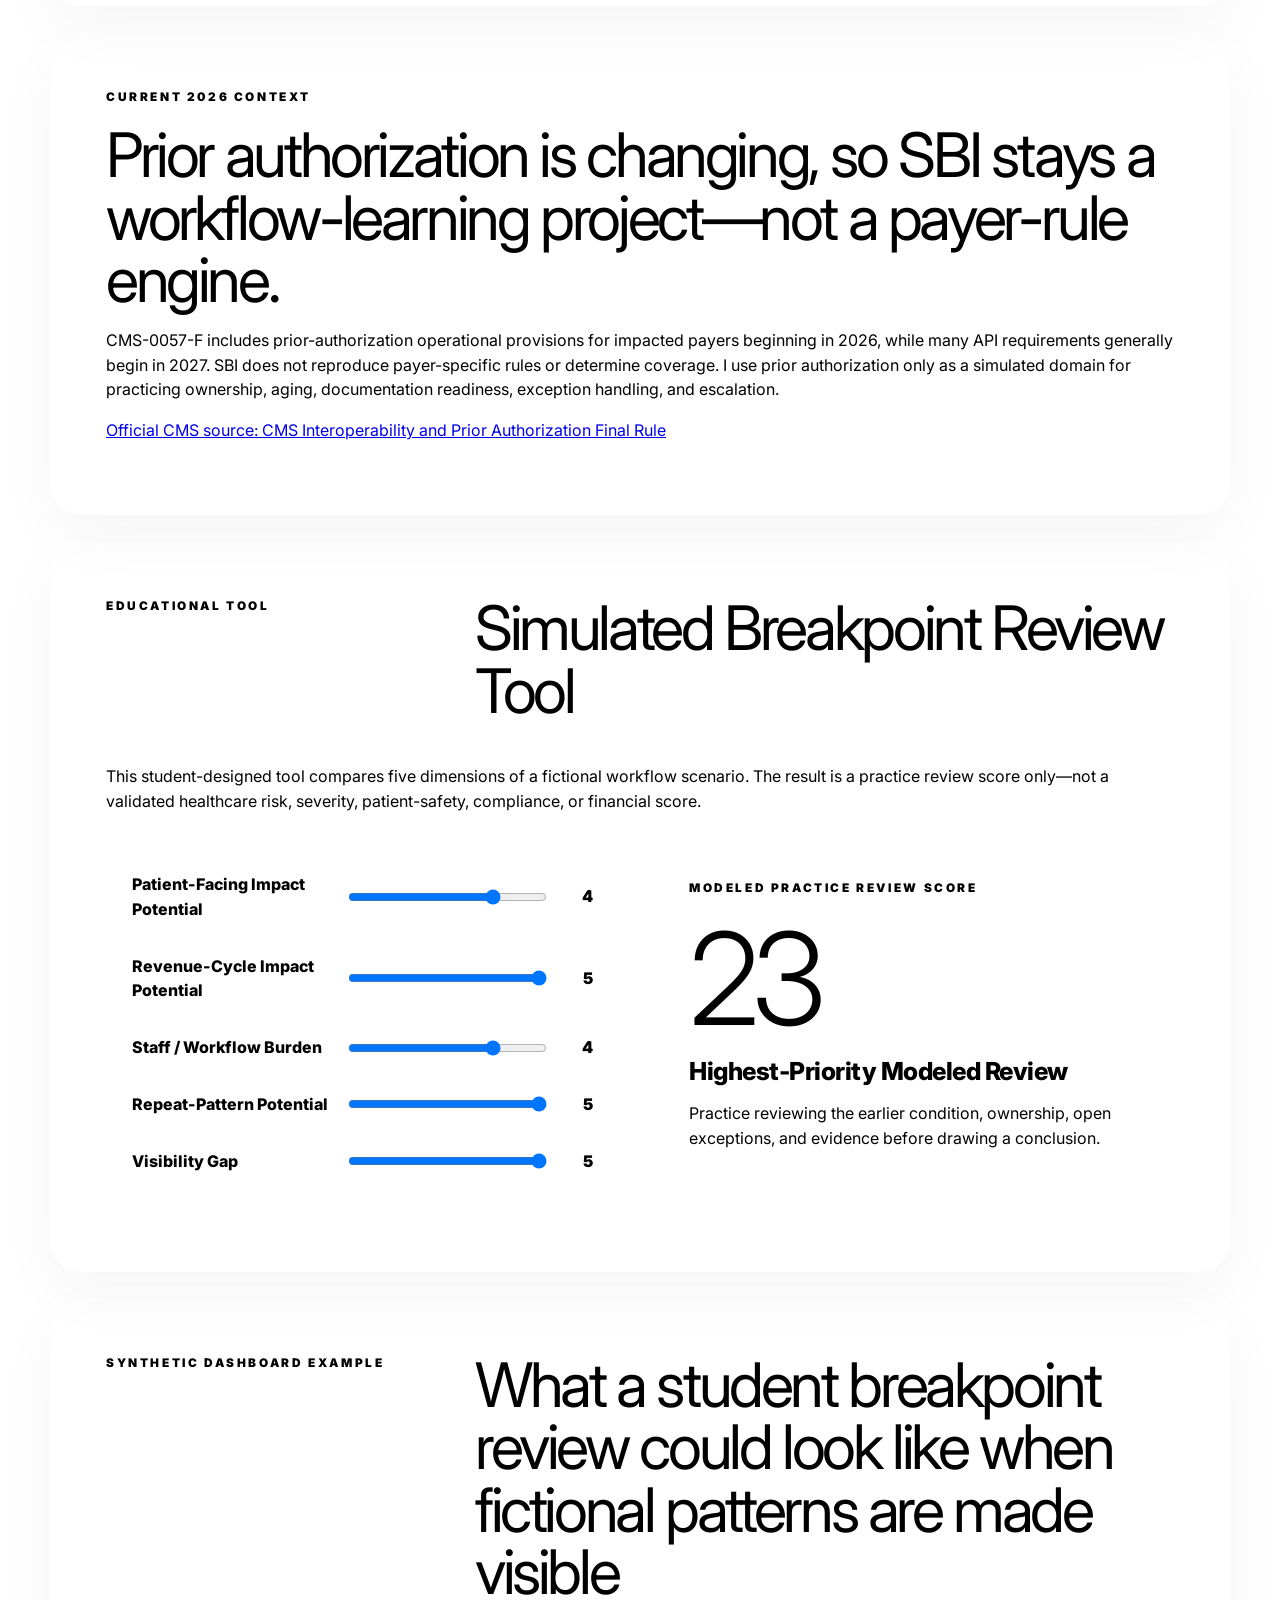
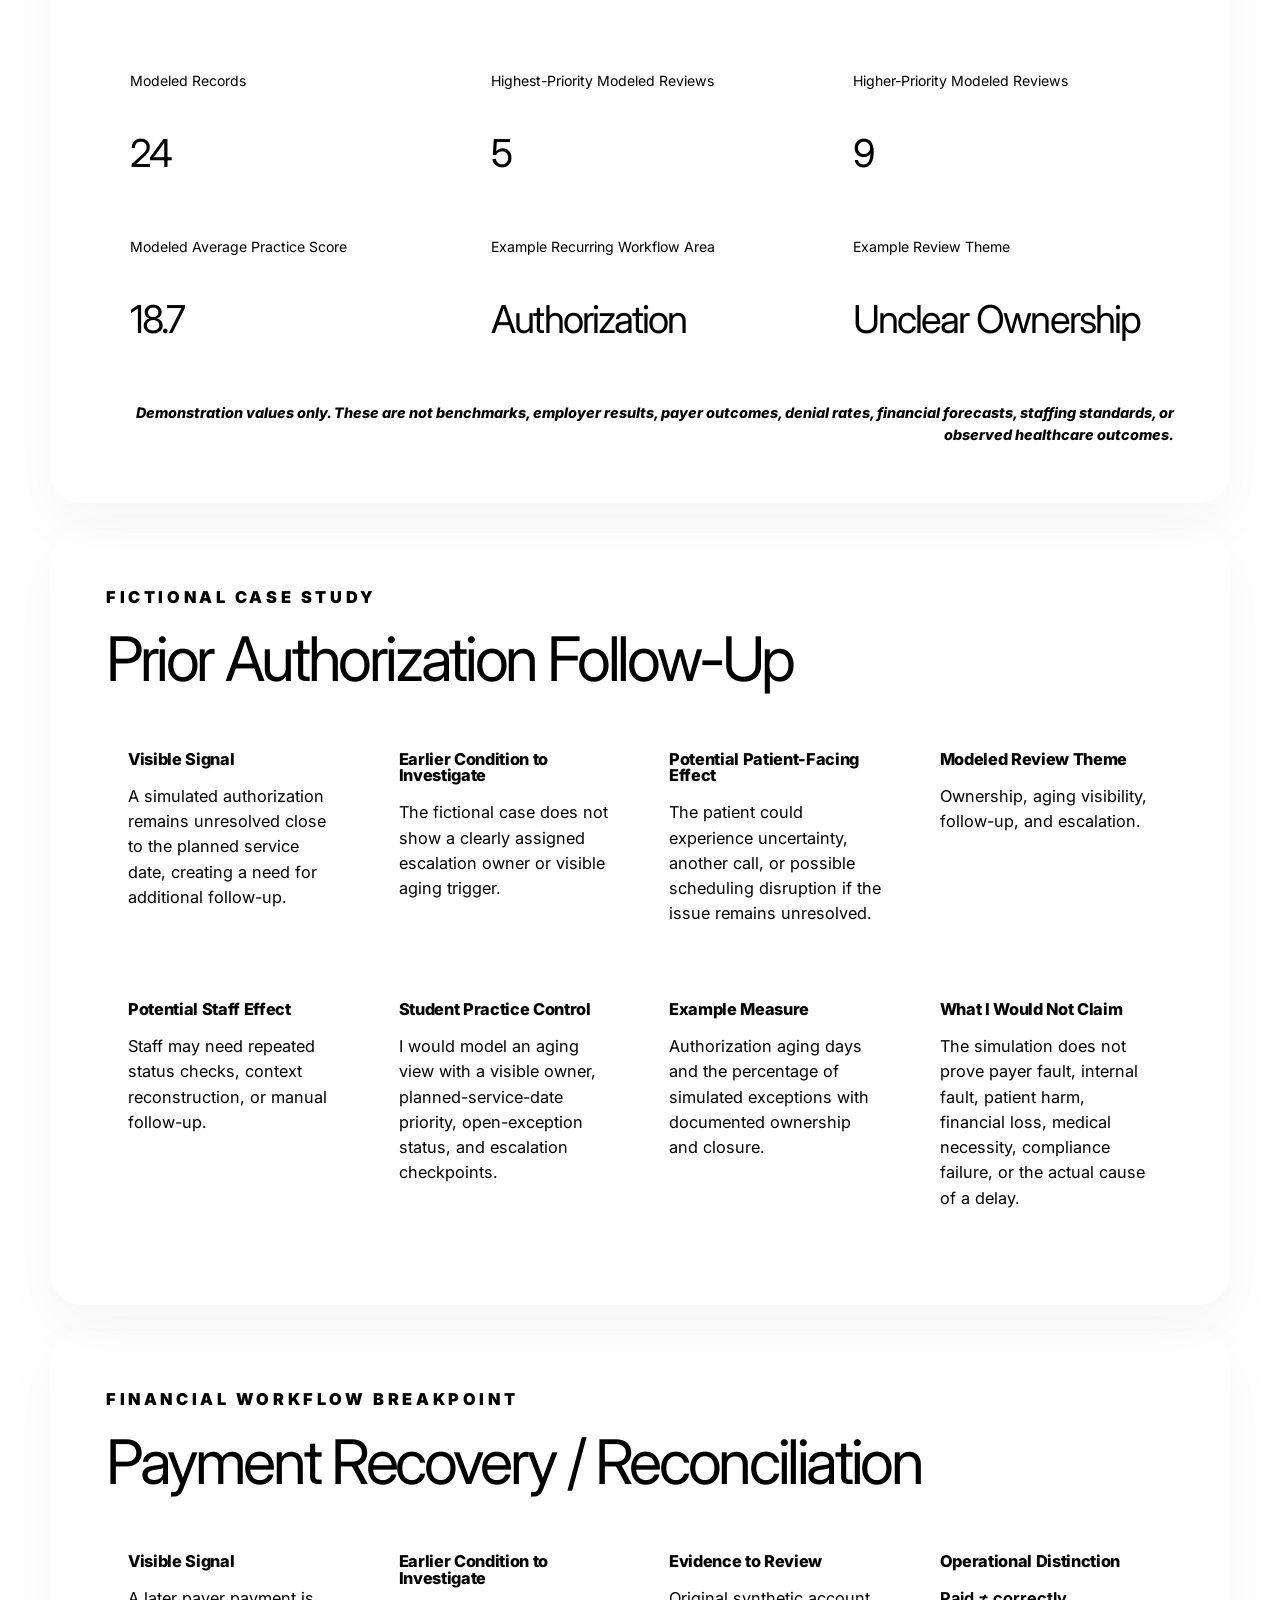
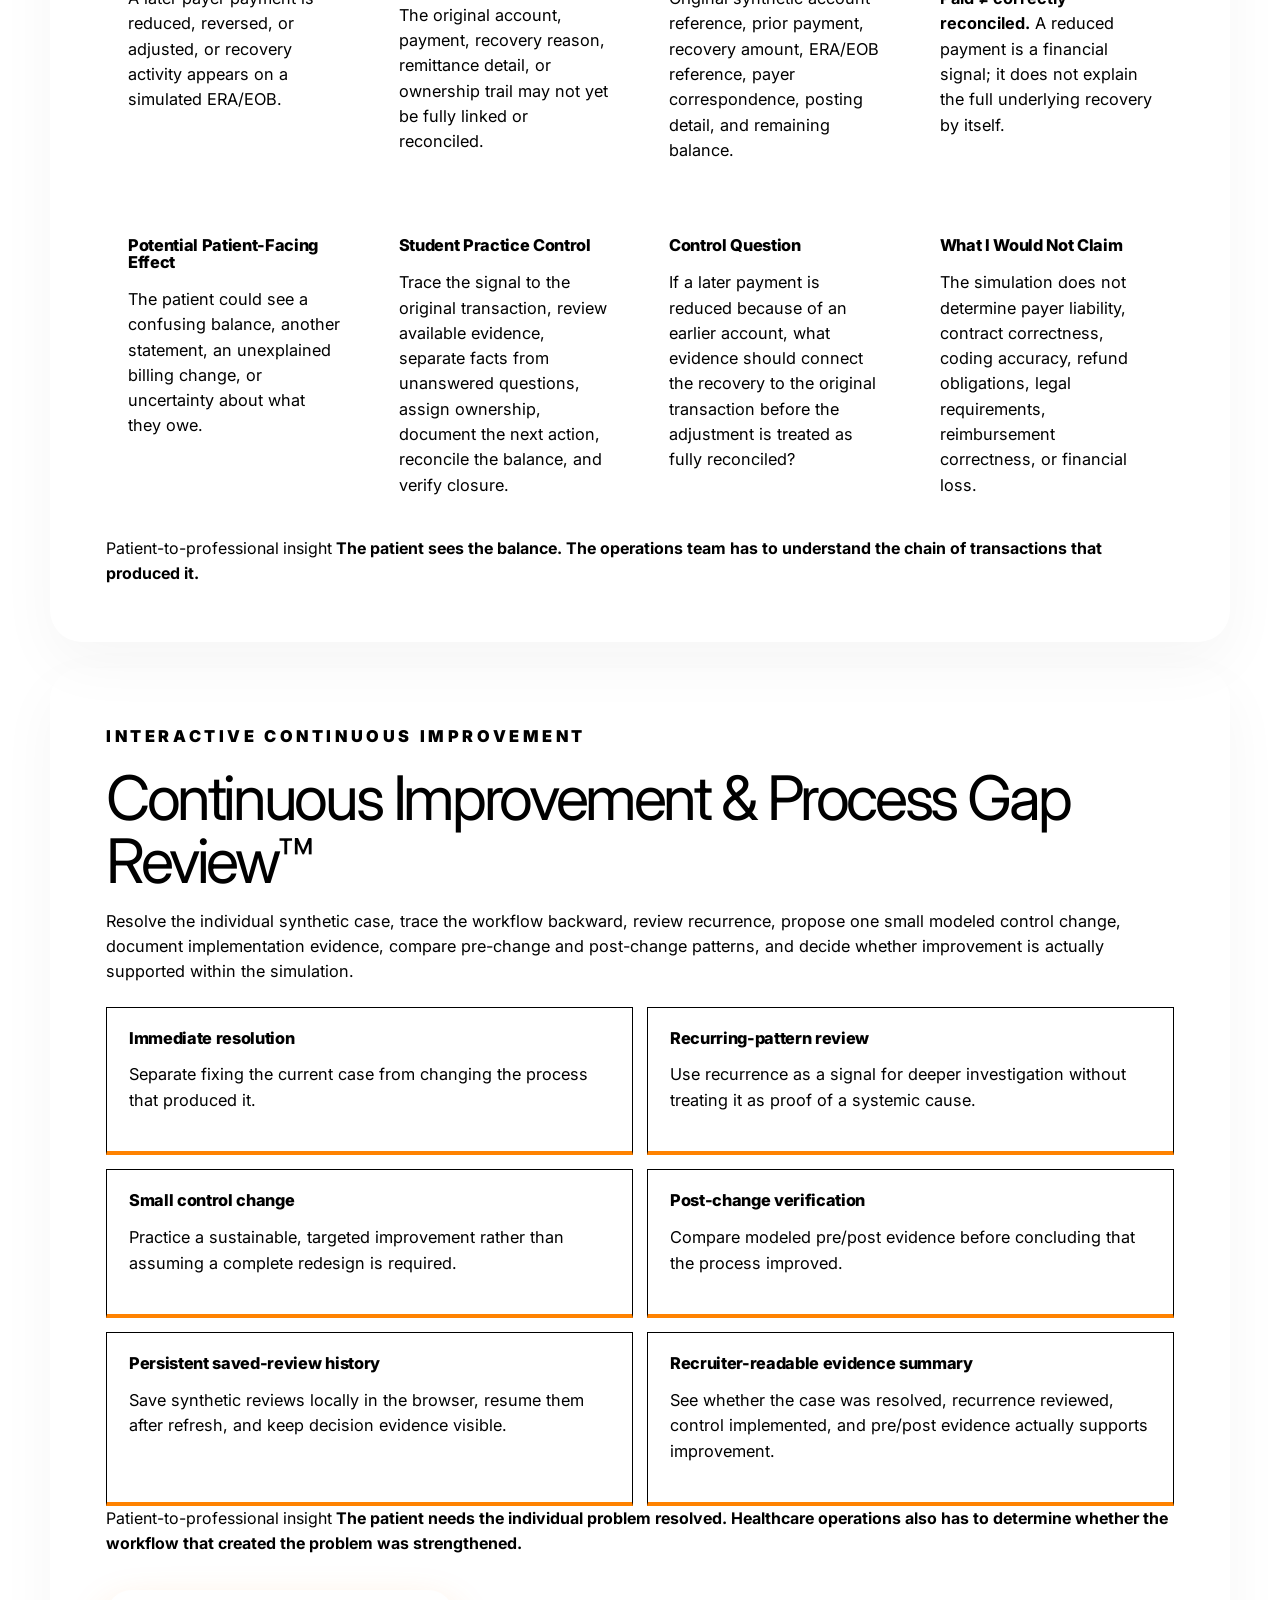
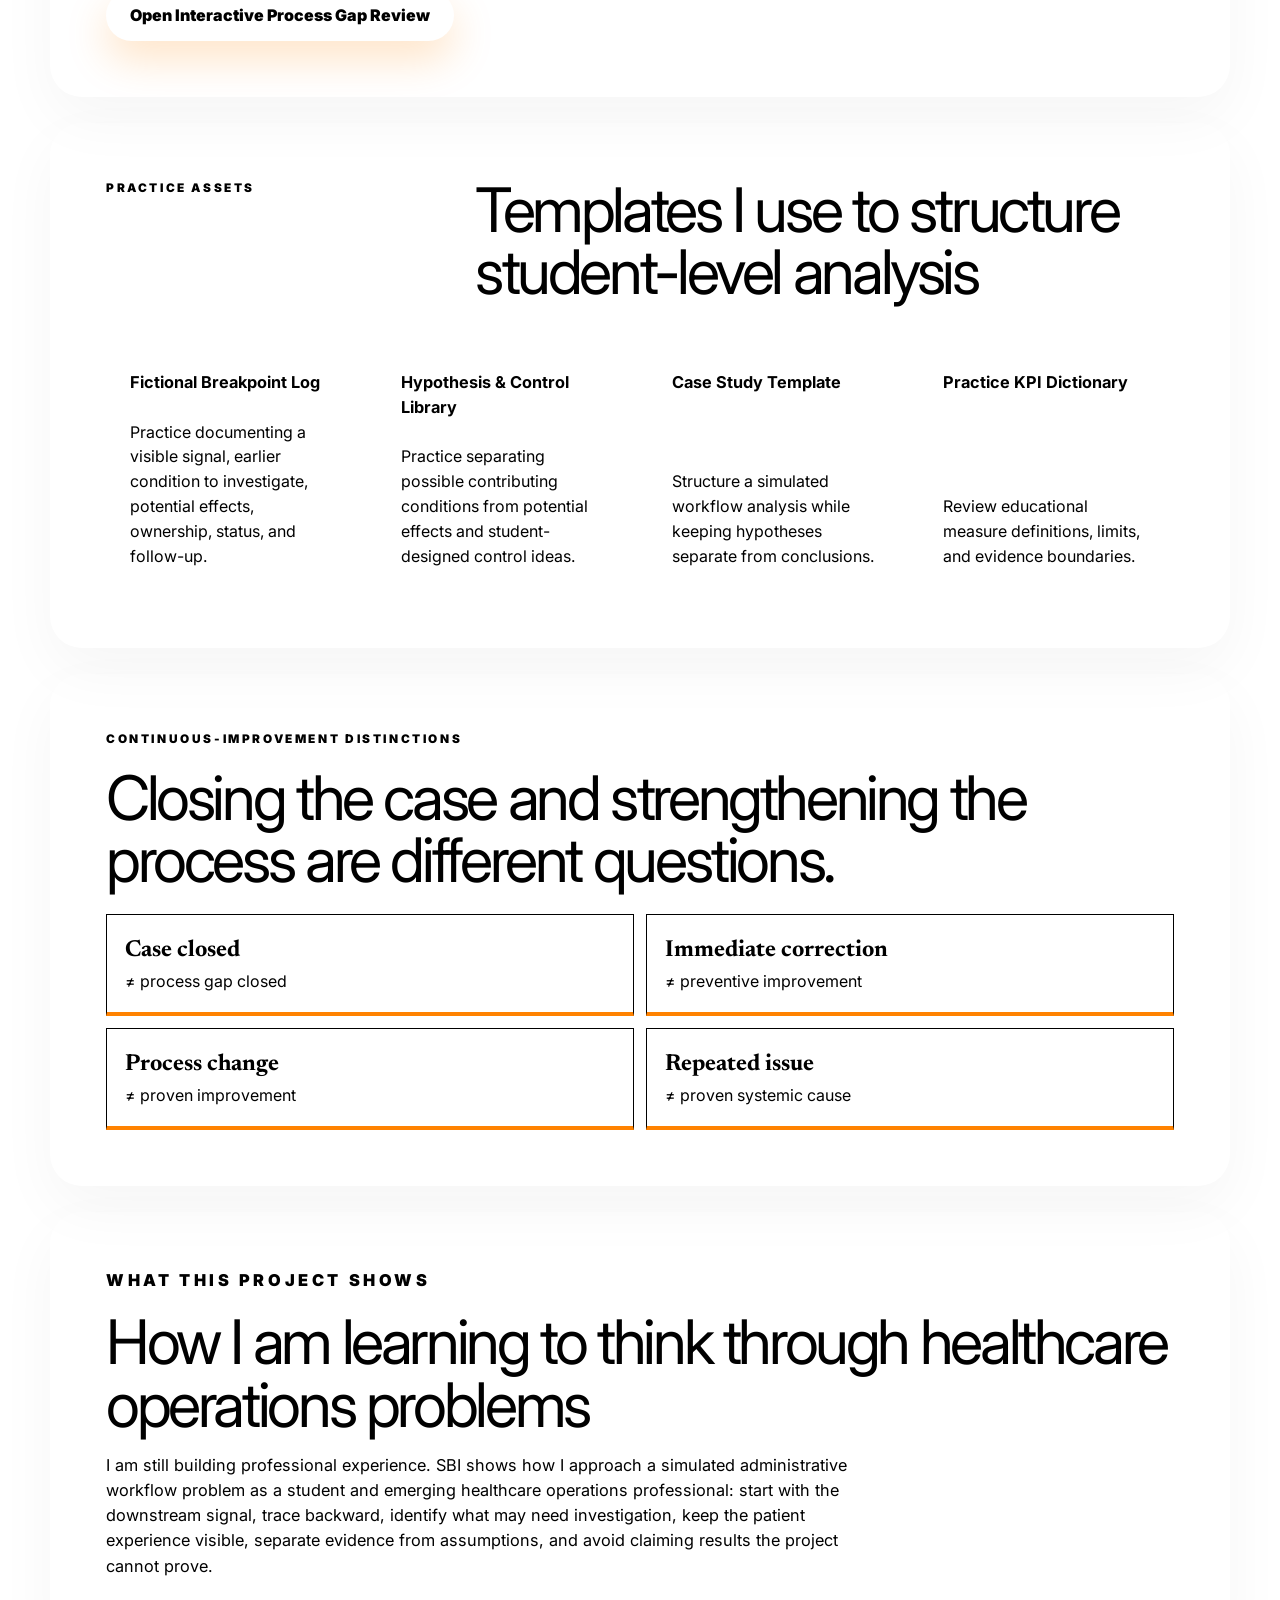
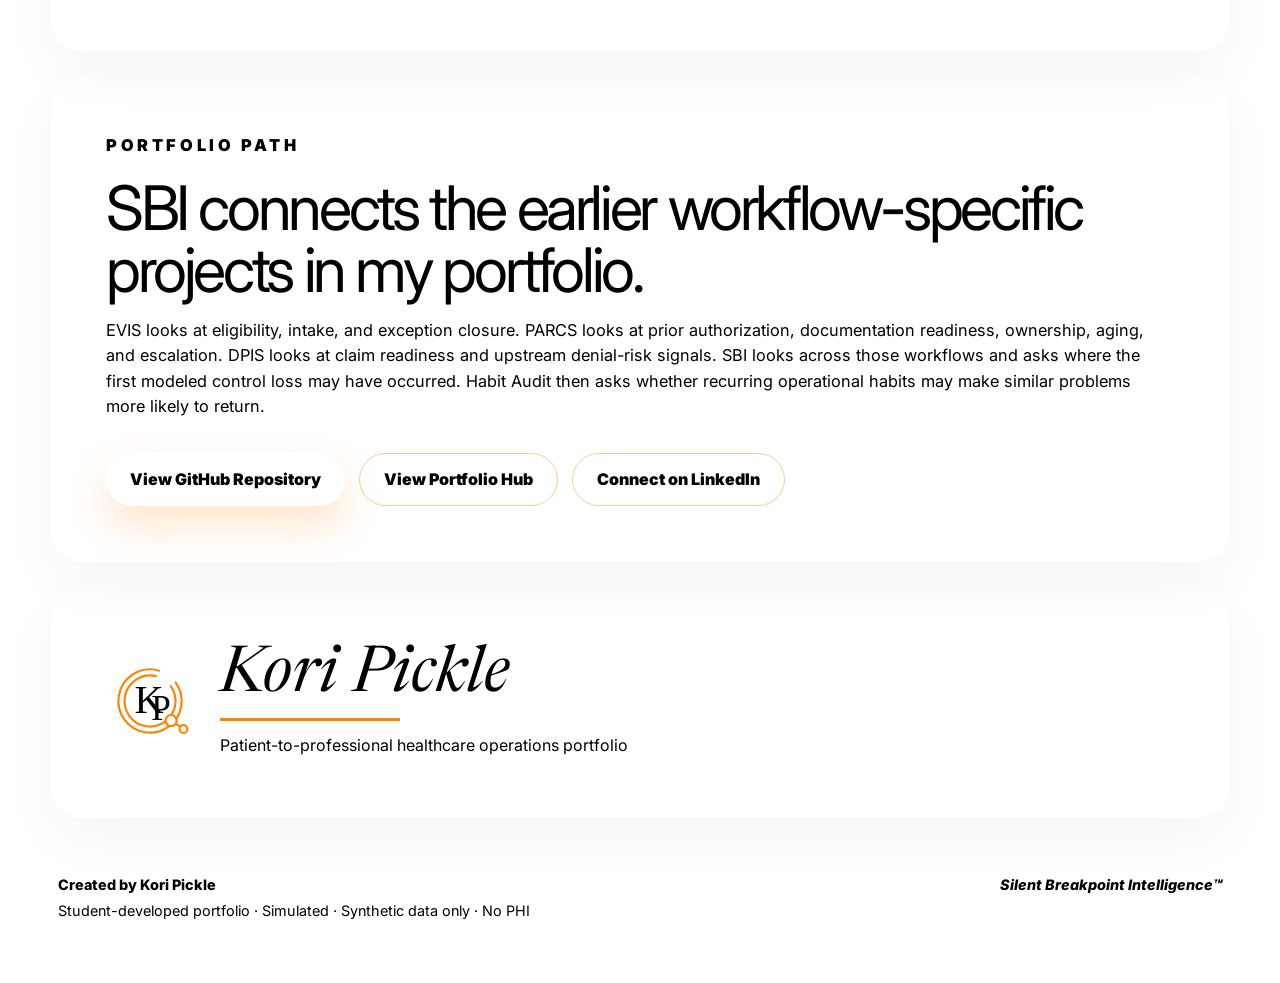
==== commit 40e77467: "Add upstream requirement intelligence to SBI" ====
--- a/index.html
+++ b/index.html
@@ -3,8 +3,9 @@
 <head>
   <meta charset="UTF-8">
   <meta name="viewport" content="width=device-width, initial-scale=1.0">
-  <title>SBI | Silent Breakpoint Intelligence™</title>
-  <meta name="description" content="Student-developed, simulated, no-PHI healthcare operations portfolio project by Kori Pickle exploring where administrative workflows may first lose control before downstream problems become visible.">
+  <title>SBI — Silent Breakpoint Intelligence™ | Kori Pickle</title>
+  <link rel="canonical" href="https://koripickle1101-tn.github.io/silent-breakpoint-intelligence-system/">
+  <meta name="description" content="Student-developed, simulated healthcare operations portfolio project by Kori Pickle demonstrating upstream breakpoint analysis, handoff review, ownership, recurrence review, continuous improvement, and closure using synthetic no-PHI scenarios.">
   <meta property="og:title" content="SBI | Silent Breakpoint Intelligence™">
   <meta property="og:description" content="A patient-to-professional healthcare operations project using synthetic data to practice upstream workflow analysis, handoff review, ownership, exception closure, and operational visibility.">
   <meta property="og:type" content="website">
@@ -19,6 +20,26 @@
   <meta name="twitter:description" content="Student-developed, simulated, no-PHI healthcare operations portfolio project.">
   <meta name="twitter:image" content="https://koripickle1101-TN.github.io/silent-breakpoint-intelligence-system/assets/linkedin-preview.png">
   <link rel="stylesheet" href="style.css">
+  <script type="application/ld+json">
+  {
+    "@context":"https://schema.org",
+    "@type":"WebSite",
+    "name":"SBI — Silent Breakpoint Intelligence™",
+    "url":"https://koripickle1101-tn.github.io/silent-breakpoint-intelligence-system/",
+    "description":"Student-developed, simulated healthcare operations portfolio project by Kori Pickle demonstrating upstream breakpoint analysis, handoff review, ownership, recurrence review, continuous improvement, and closure using synthetic no-PHI scenarios.",
+    "creator":{
+      "@type":"Person",
+      "name":"Kori Pickle",
+      "url":"https://www.linkedin.com/in/kori-pickle"
+    },
+    "about":[
+      "Healthcare operations",
+      "Patient access",
+      "Revenue cycle",
+      "Workflow analysis"
+    ]
+  }
+  </script>
 </head>
 <body>
   <main>
@@ -99,6 +120,40 @@
         <article class="card"><span class="number">05</span><h3>Manual Workarounds</h3><p>I treat repeated manual fixes as a possible signal for further review rather than proof that a particular system or process is defective.</p></article>
         <article class="card"><span class="number">06</span><h3>Operational Visibility</h3><p>I ask whether earlier exceptions, aging, ownership, or rework could be made visible before a later patient-facing or revenue-cycle signal appears.</p></article>
       </div>
+    </section>
+
+    <section id="requirement-intelligence" class="framework-section shell-card">
+      <div class="section-header">
+        <p class="eyebrow">Upstream Requirement Intelligence</p>
+        <h2>Trace the requirement before treating the visible breakpoint as the cause.</h2>
+        <p>SBI now adds an upstream requirement layer when evidence shows that an external or organizational requirement shaped the workflow. The purpose is to identify where a supported requirement first became an operational consequence without assuming that every breakpoint began with policy.</p>
+      </div>
+
+      <div class="workflow-map">
+        <div class="step danger"><span>01</span><strong>Supported Requirement</strong></div>
+        <div class="step danger"><span>02</span><strong>Operational Requirement</strong></div>
+        <div class="step danger"><span>03</span><strong>Workflow / Role / System</strong></div>
+        <div class="step danger"><span>04</span><strong>Control Point</strong></div>
+        <div class="step"><span>05</span><strong>Exception / Breakpoint</strong></div>
+        <div class="step"><span>06</span><strong>Patient · Staff · Revenue Signal</strong></div>
+        <div class="step"><span>07</span><strong>Measure · Analyze · Adjust</strong></div>
+      </div>
+
+      <div class="cards six-grid">
+        <article class="card"><span class="number">01</span><h3>Identify</h3><p>Document the source only when evidence supports a policy, regulation, payer rule, contractual requirement, coverage condition, documentation requirement, or organizational procedure.</p></article>
+        <article class="card"><span class="number">02</span><h3>Translate</h3><p>Ask what the supported requirement changed operationally: workflow, role, queue, technology, documentation, communication, timing, oversight, or measurement.</p></article>
+        <article class="card"><span class="number">03</span><h3>Trace</h3><p>Follow the workflow forward to the first control point where the requirement should have been detected, completed, handed off, escalated, or verified.</p></article>
+        <article class="card"><span class="number">04</span><h3>Separate</h3><p>Keep the requirement, the workflow failure, the visible signal, and the downstream effect distinct. A downstream problem does not prove which upstream condition caused it.</p></article>
+        <article class="card"><span class="number">05</span><h3>Measure</h3><p>Use the simulated evidence to review recurrence, aging, ownership, exception closure, handoff completion, or another relevant process measure.</p></article>
+        <article class="card"><span class="number">06</span><h3>Analyze + Adjust</h3><p>Investigate why the pattern occurred, then model a targeted change to the upstream control, workflow, escalation, communication, or monitoring rule and review the result.</p></article>
+      </div>
+
+      <div class="insight-banner">
+        <span>SBI requirement-to-breakpoint logic</span>
+        <strong>Requirement → operational consequence → control point → breakpoint → visible signal → evidence review → targeted adjustment.</strong>
+      </div>
+
+      <div class="zone-callout"><strong>Evidence boundary:</strong> SBI names an external requirement only when an authoritative or otherwise appropriate source supports that connection. A denial, delay, complaint, rework pattern, or workflow exception is not treated as proof of a policy, payer-rule, contractual, regulatory, or organizational cause by itself.</div>
     </section>
 
     <section class="shell-card slim-card">
--- a/style.css
+++ b/style.css
@@ -1106,3 +1106,8 @@
     grid-template-columns:1fr 1fr;
   }
 }
+
+/* Patient Experience Signal → Process Gap Review */
+.ci-px-proof{margin:28px 0;padding:26px;border:2px solid #000000;border-left:7px solid #FF8200;background:#FFFFFF}
+.ci-px-proof h3{font-family:"Newsreader",Georgia,serif;font-size:clamp(1.65rem,3vw,2.35rem);line-height:1.05;margin:8px 0 18px}
+.ci-px-proof .ci-insight{margin-top:18px;border-top:1px solid #000000;padding-top:16px;font-weight:700}
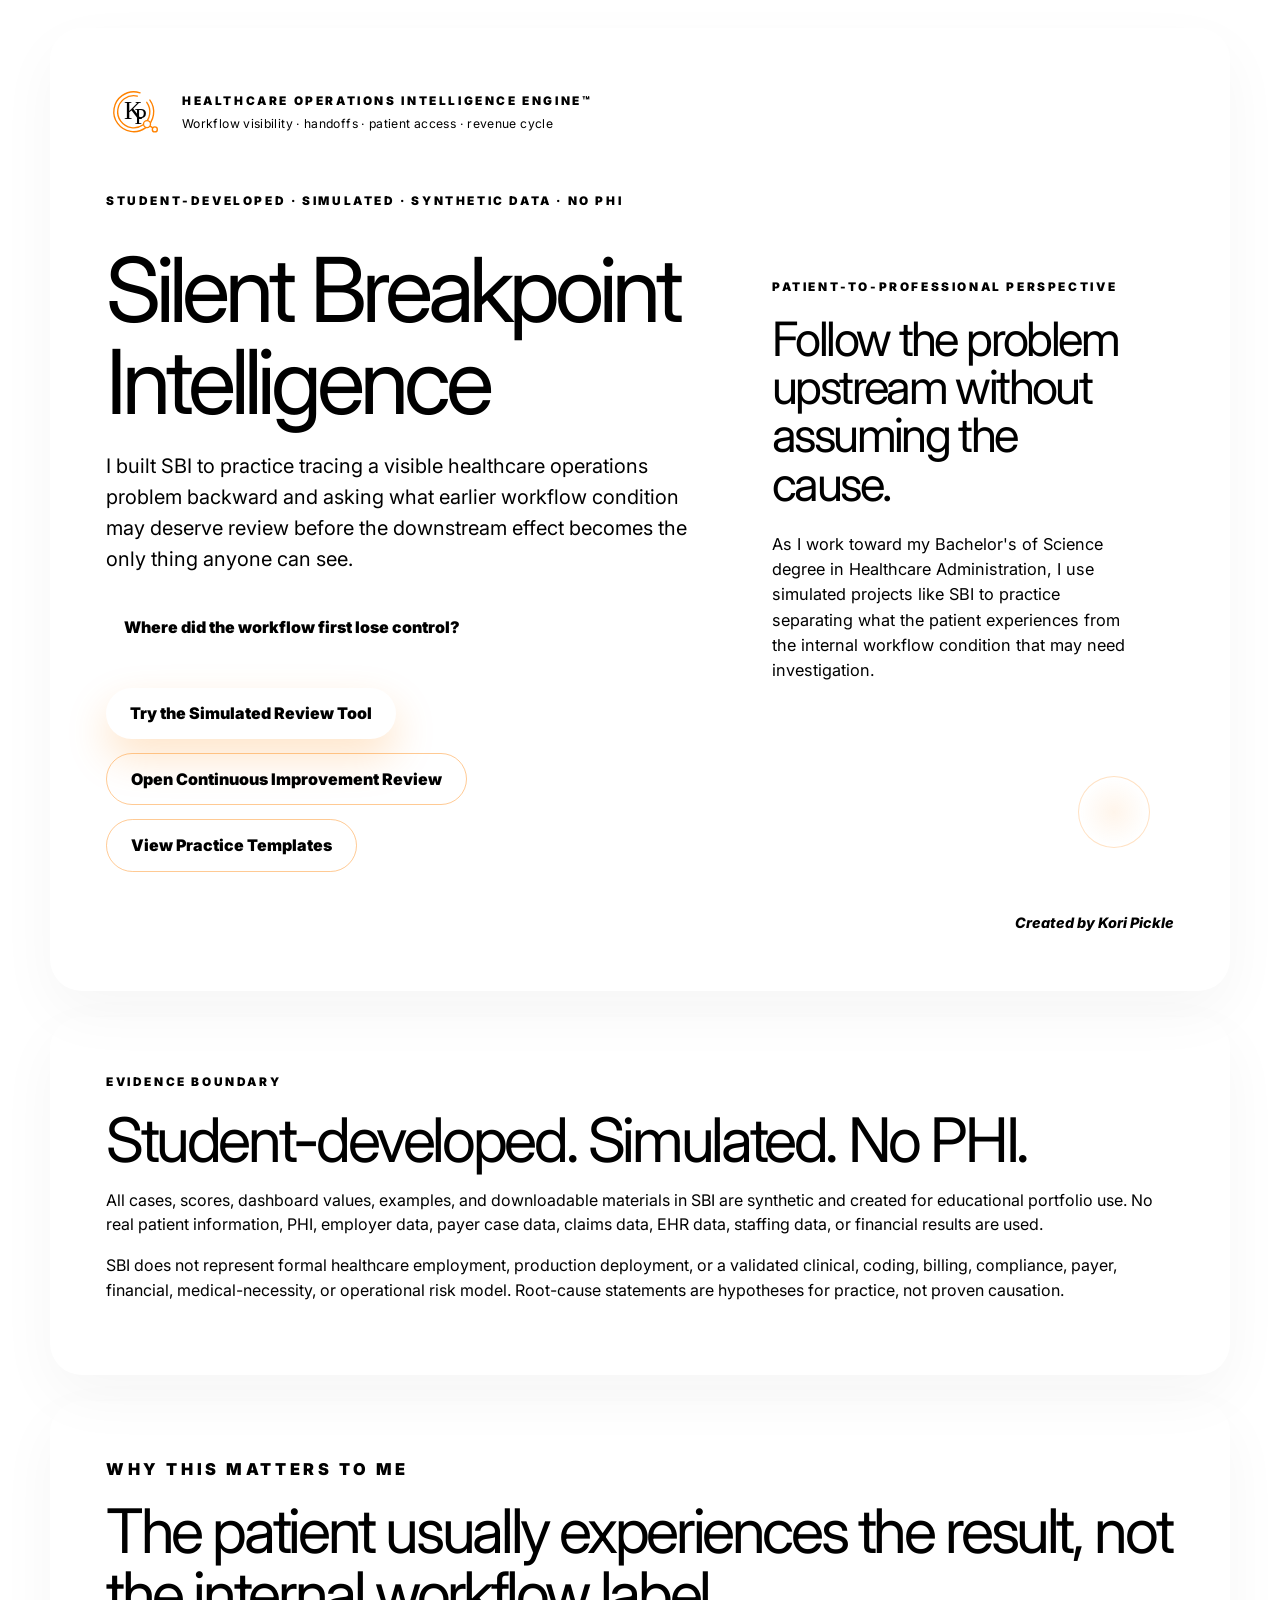
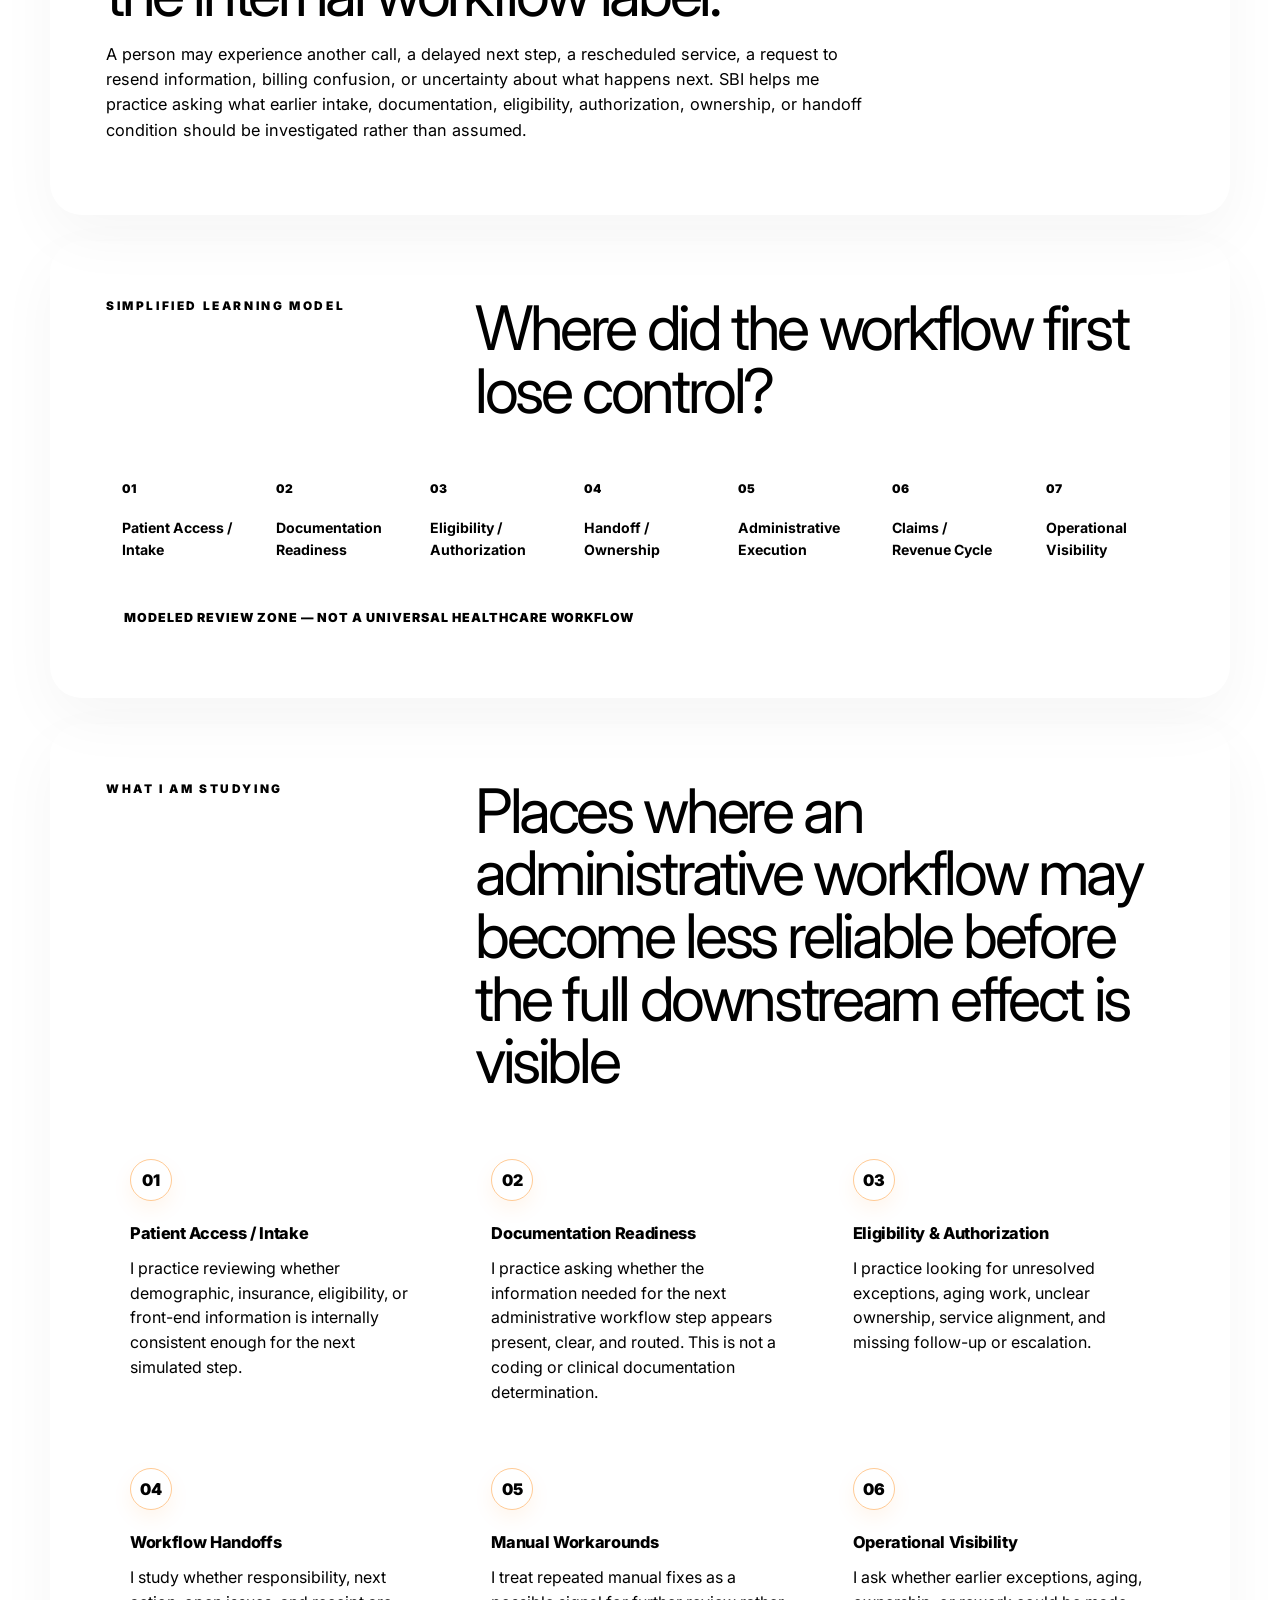
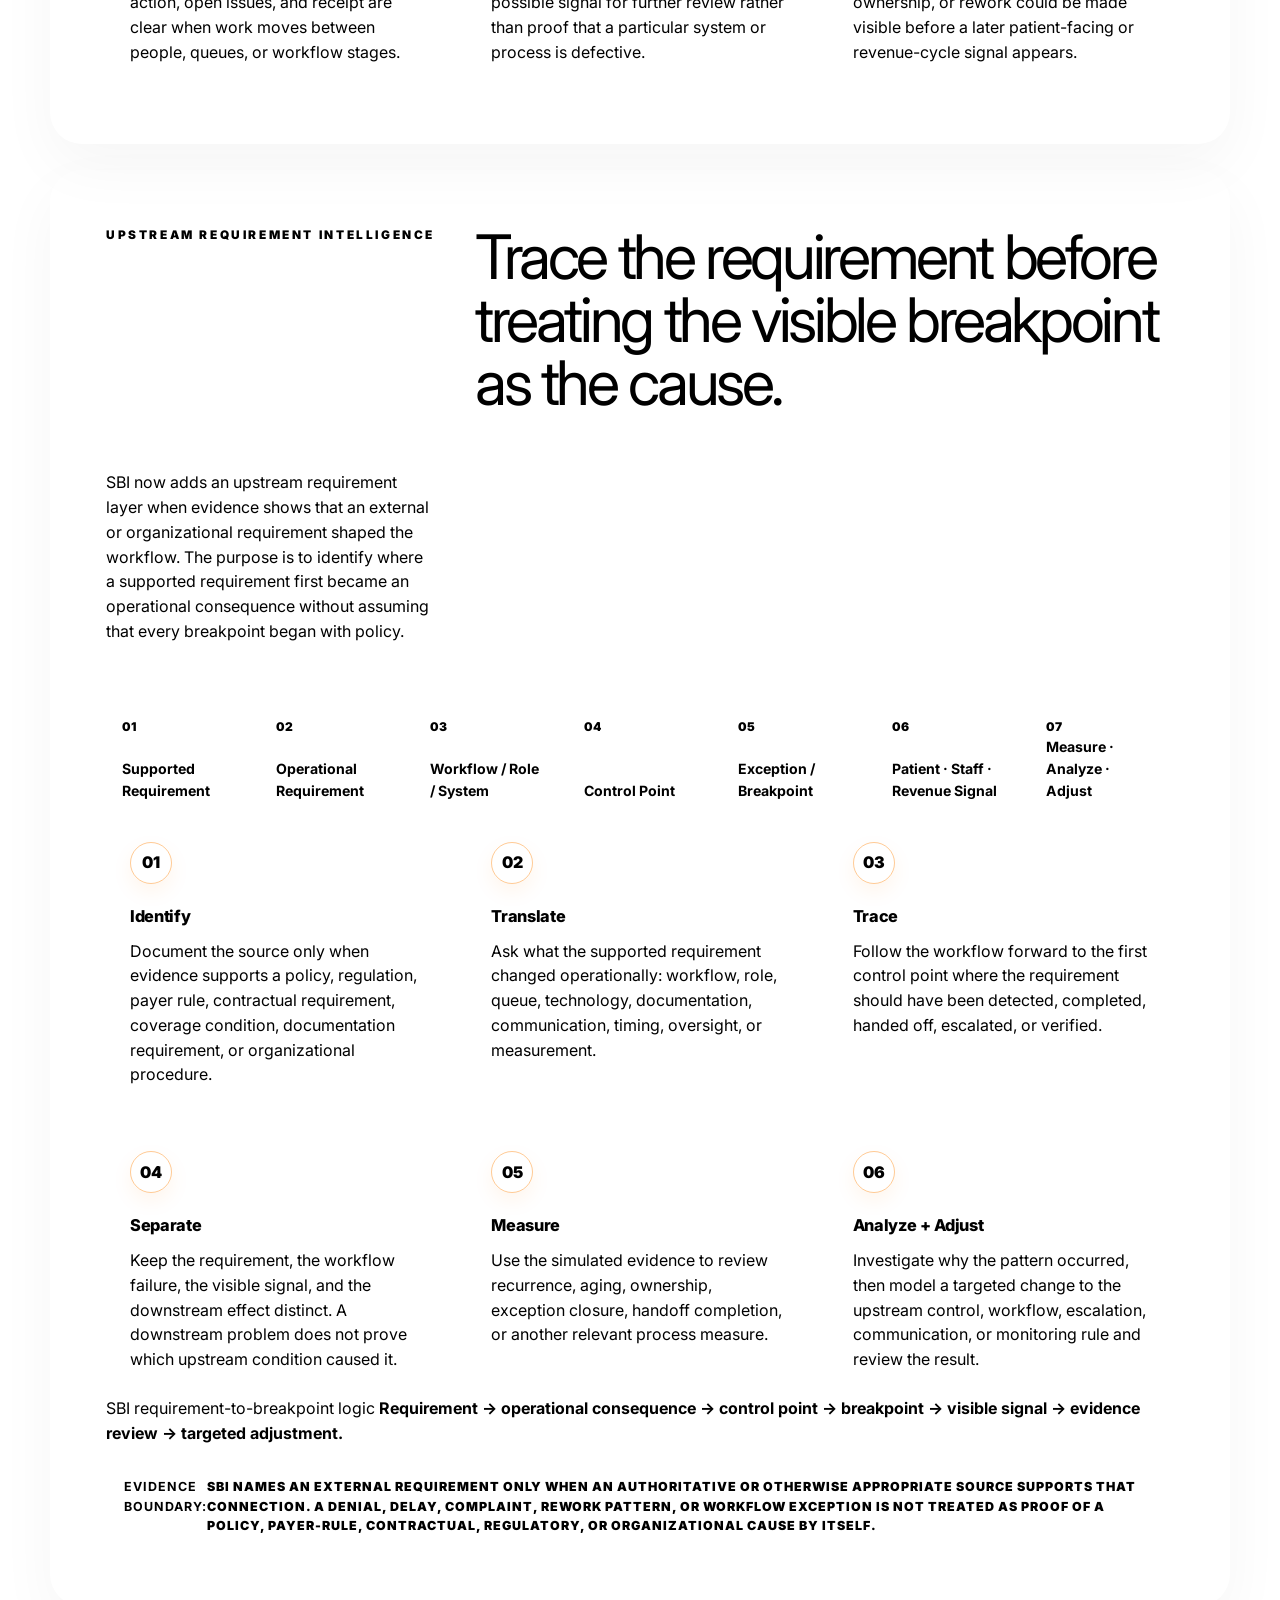
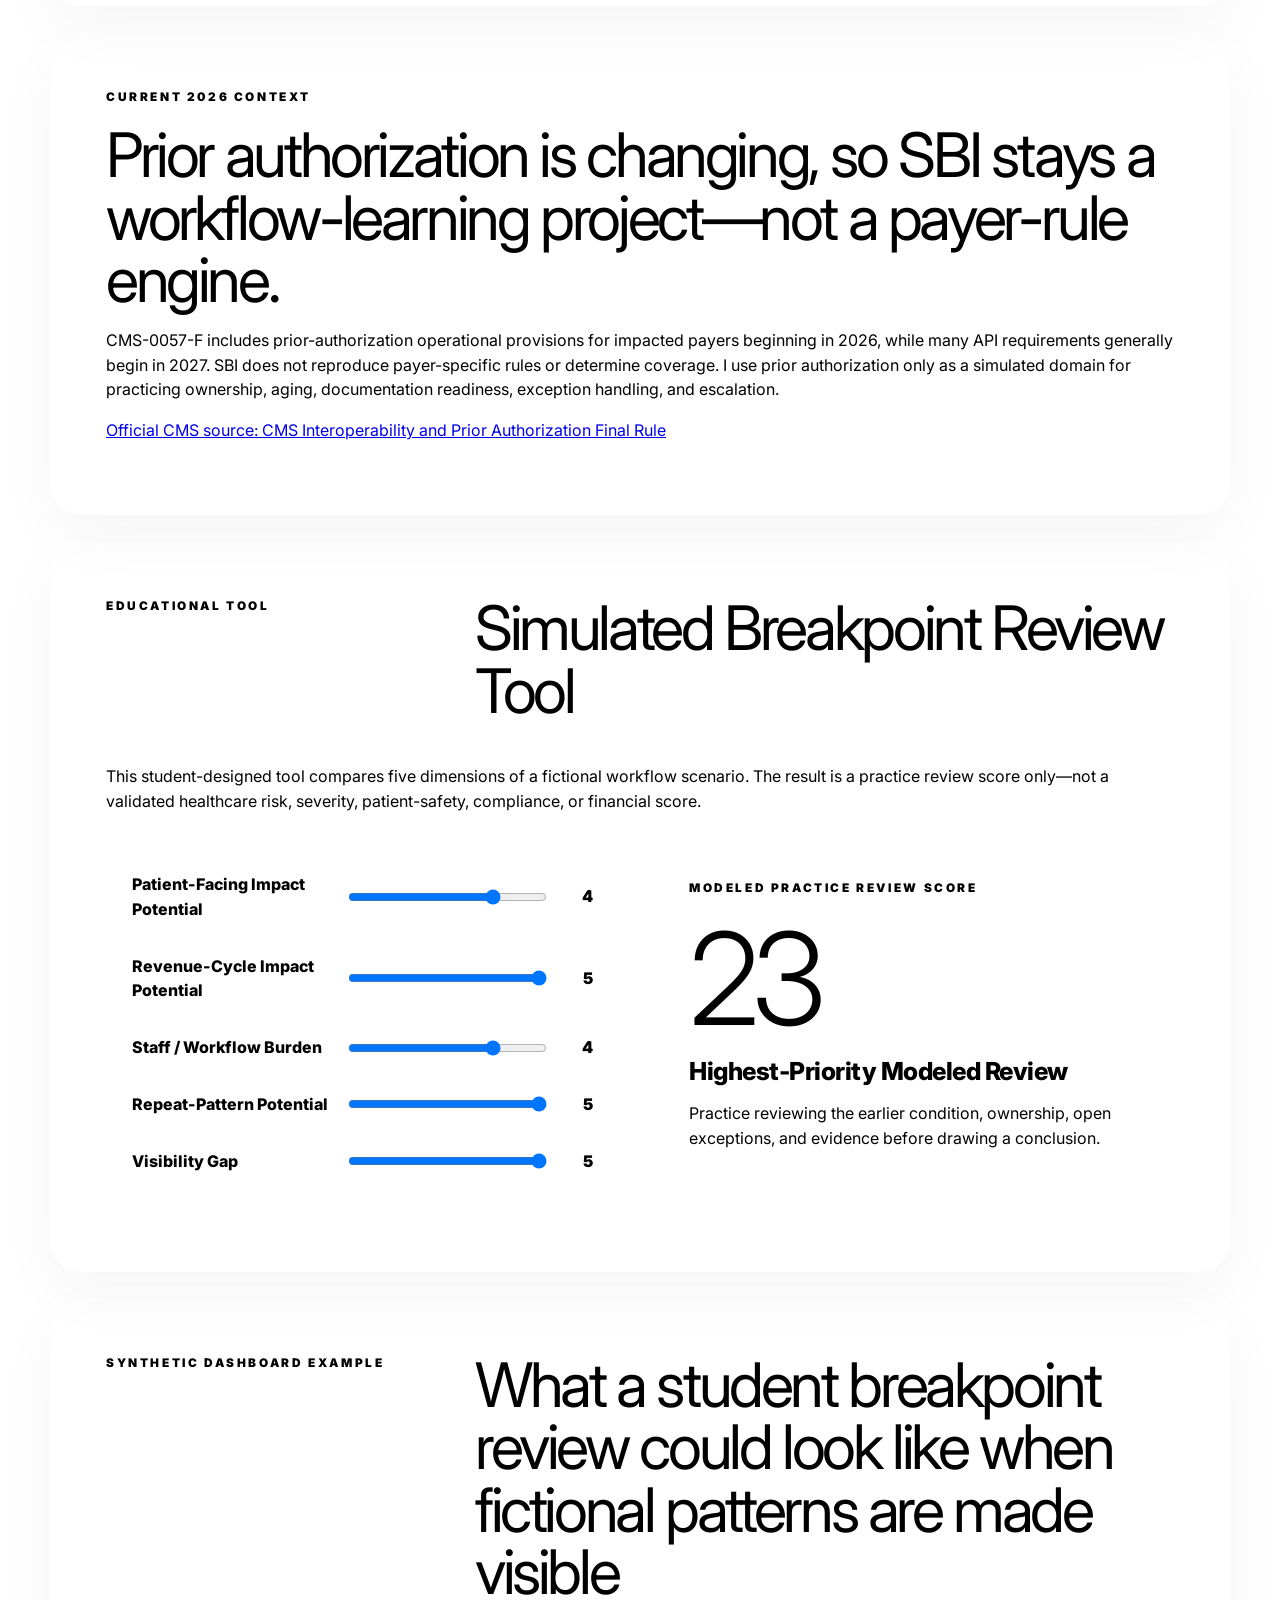
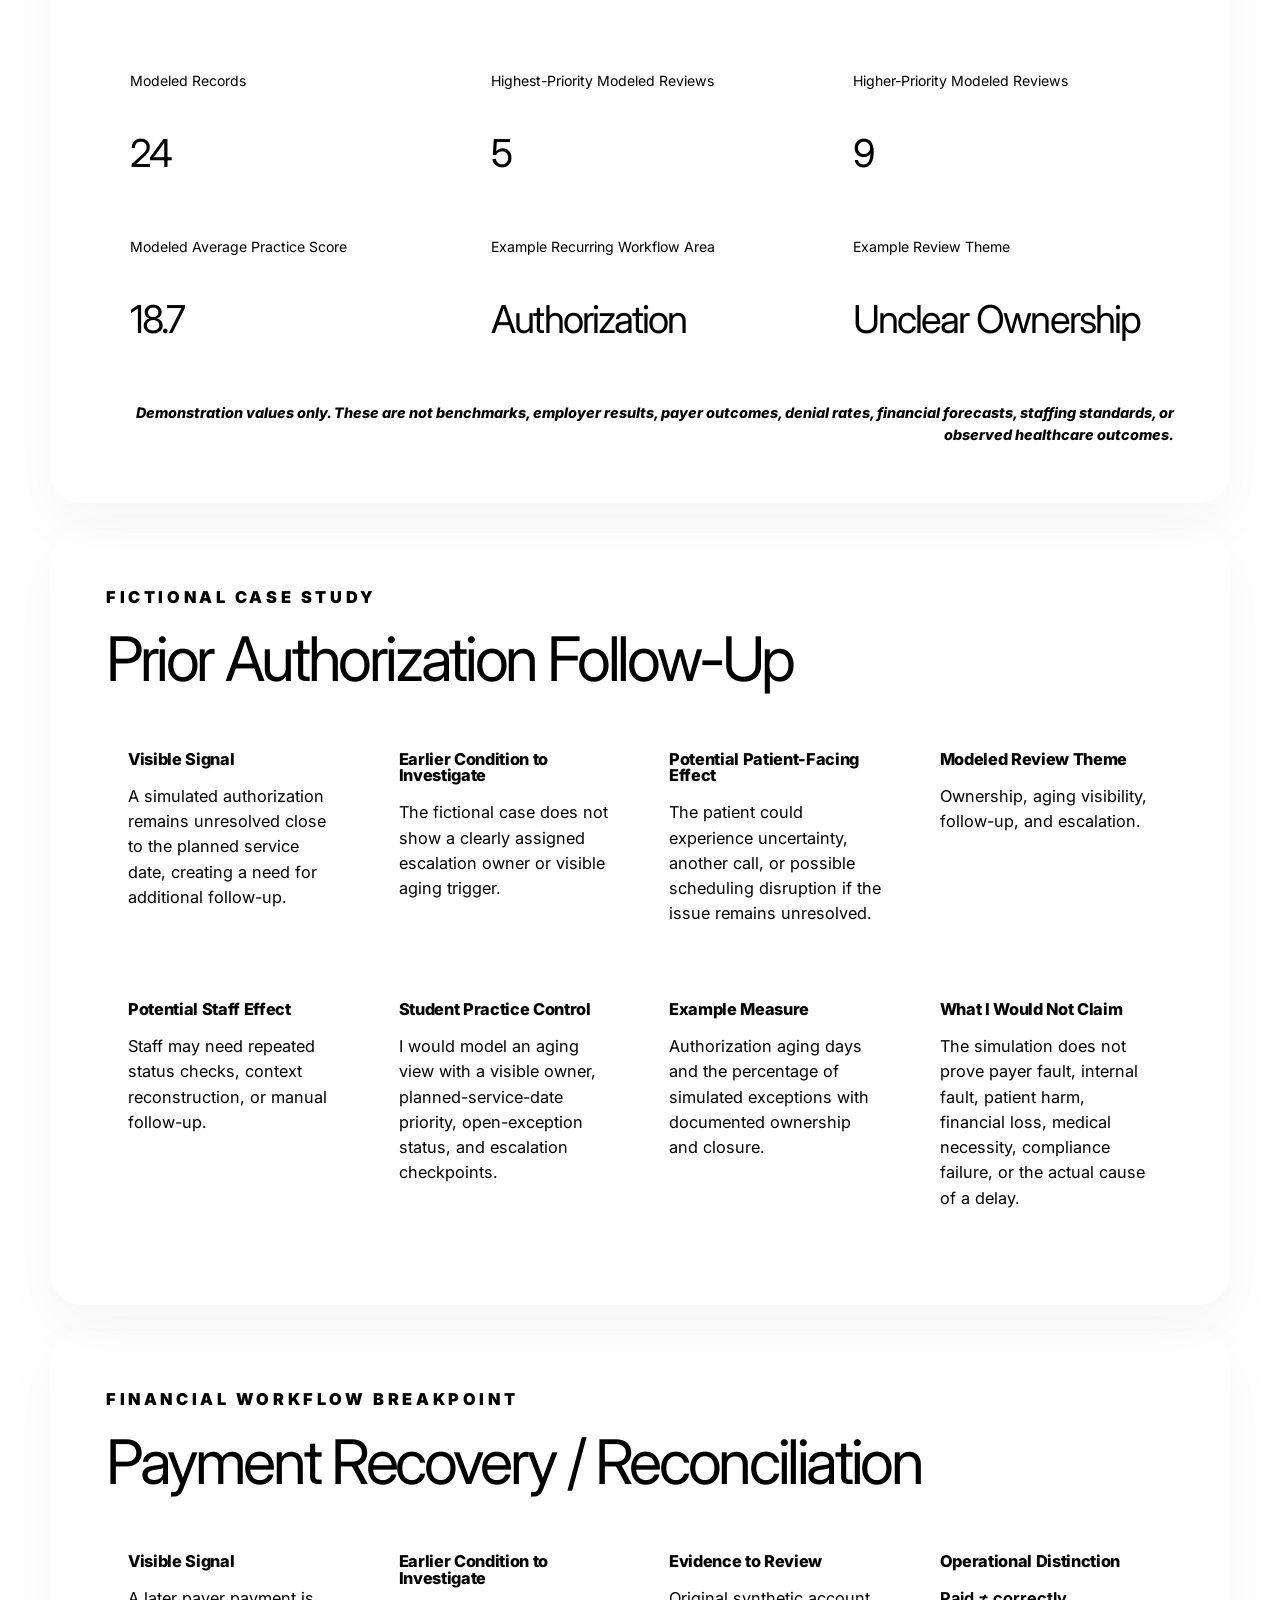
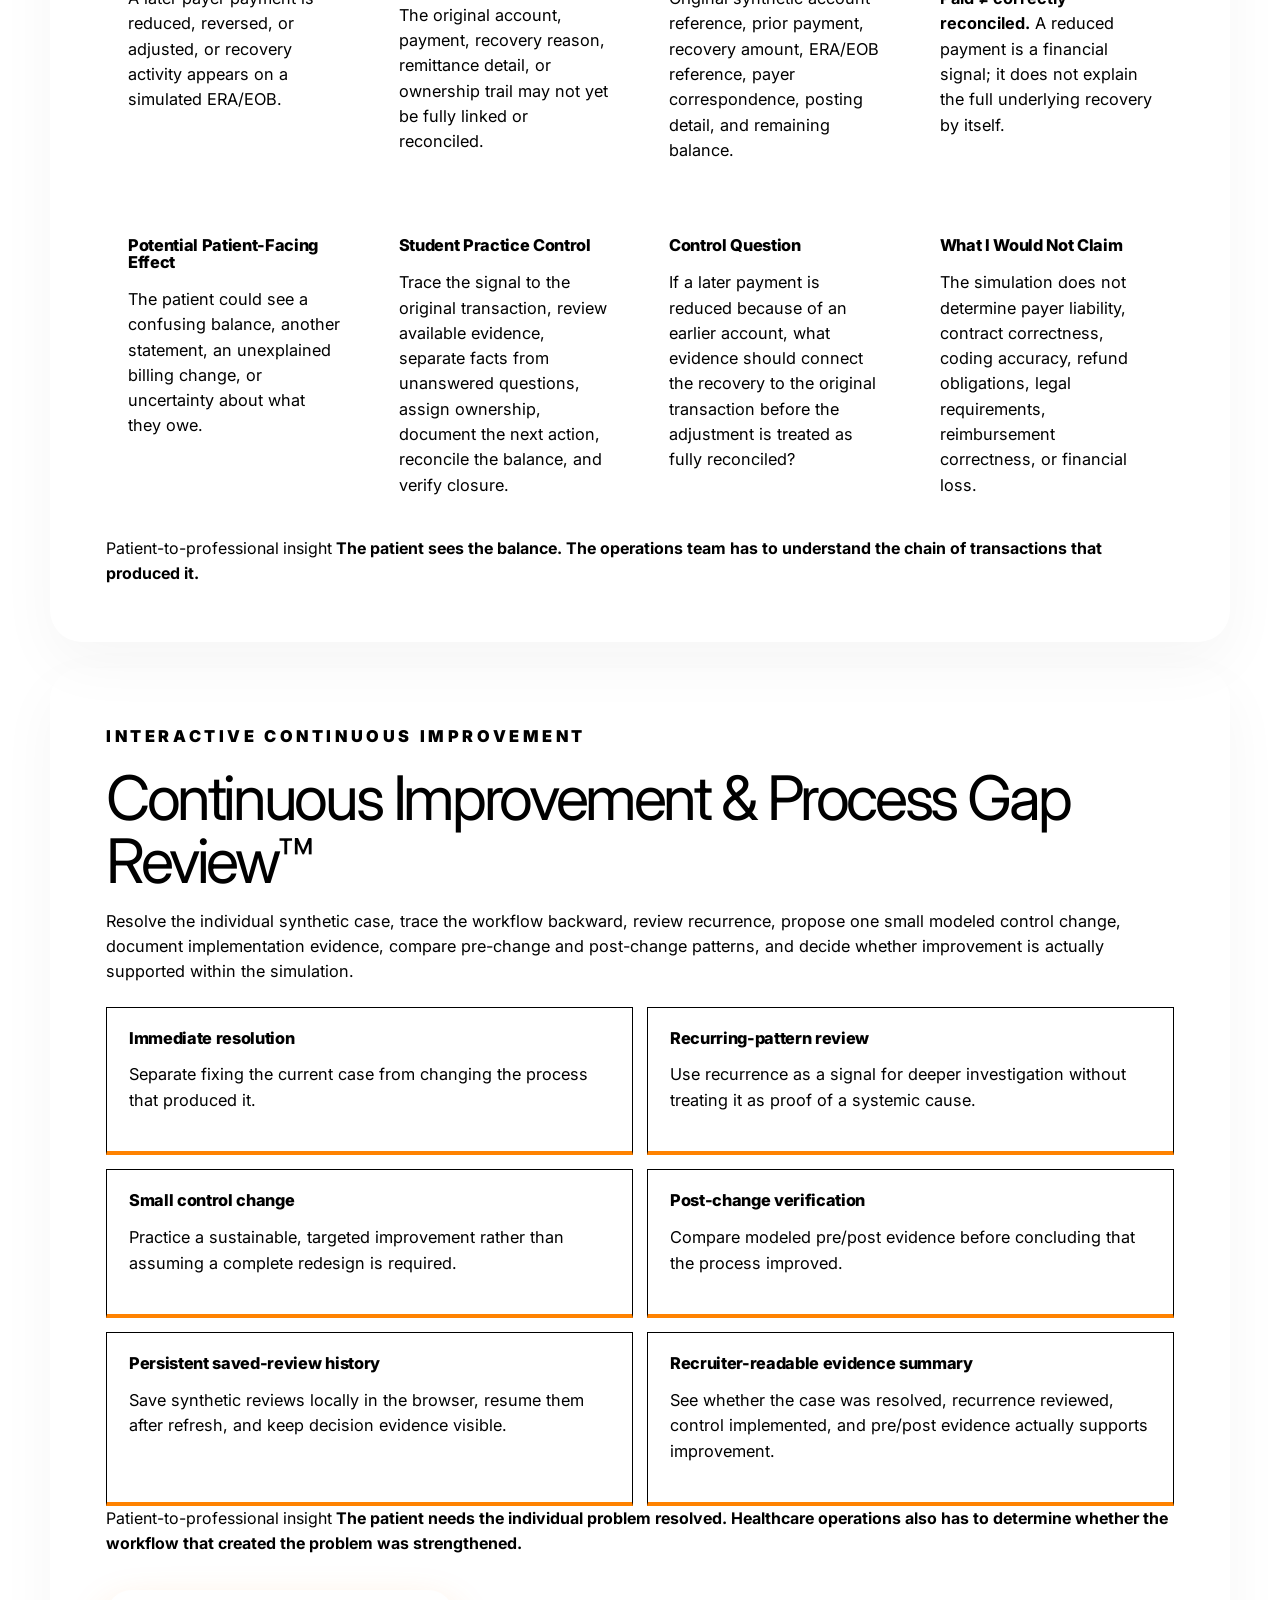
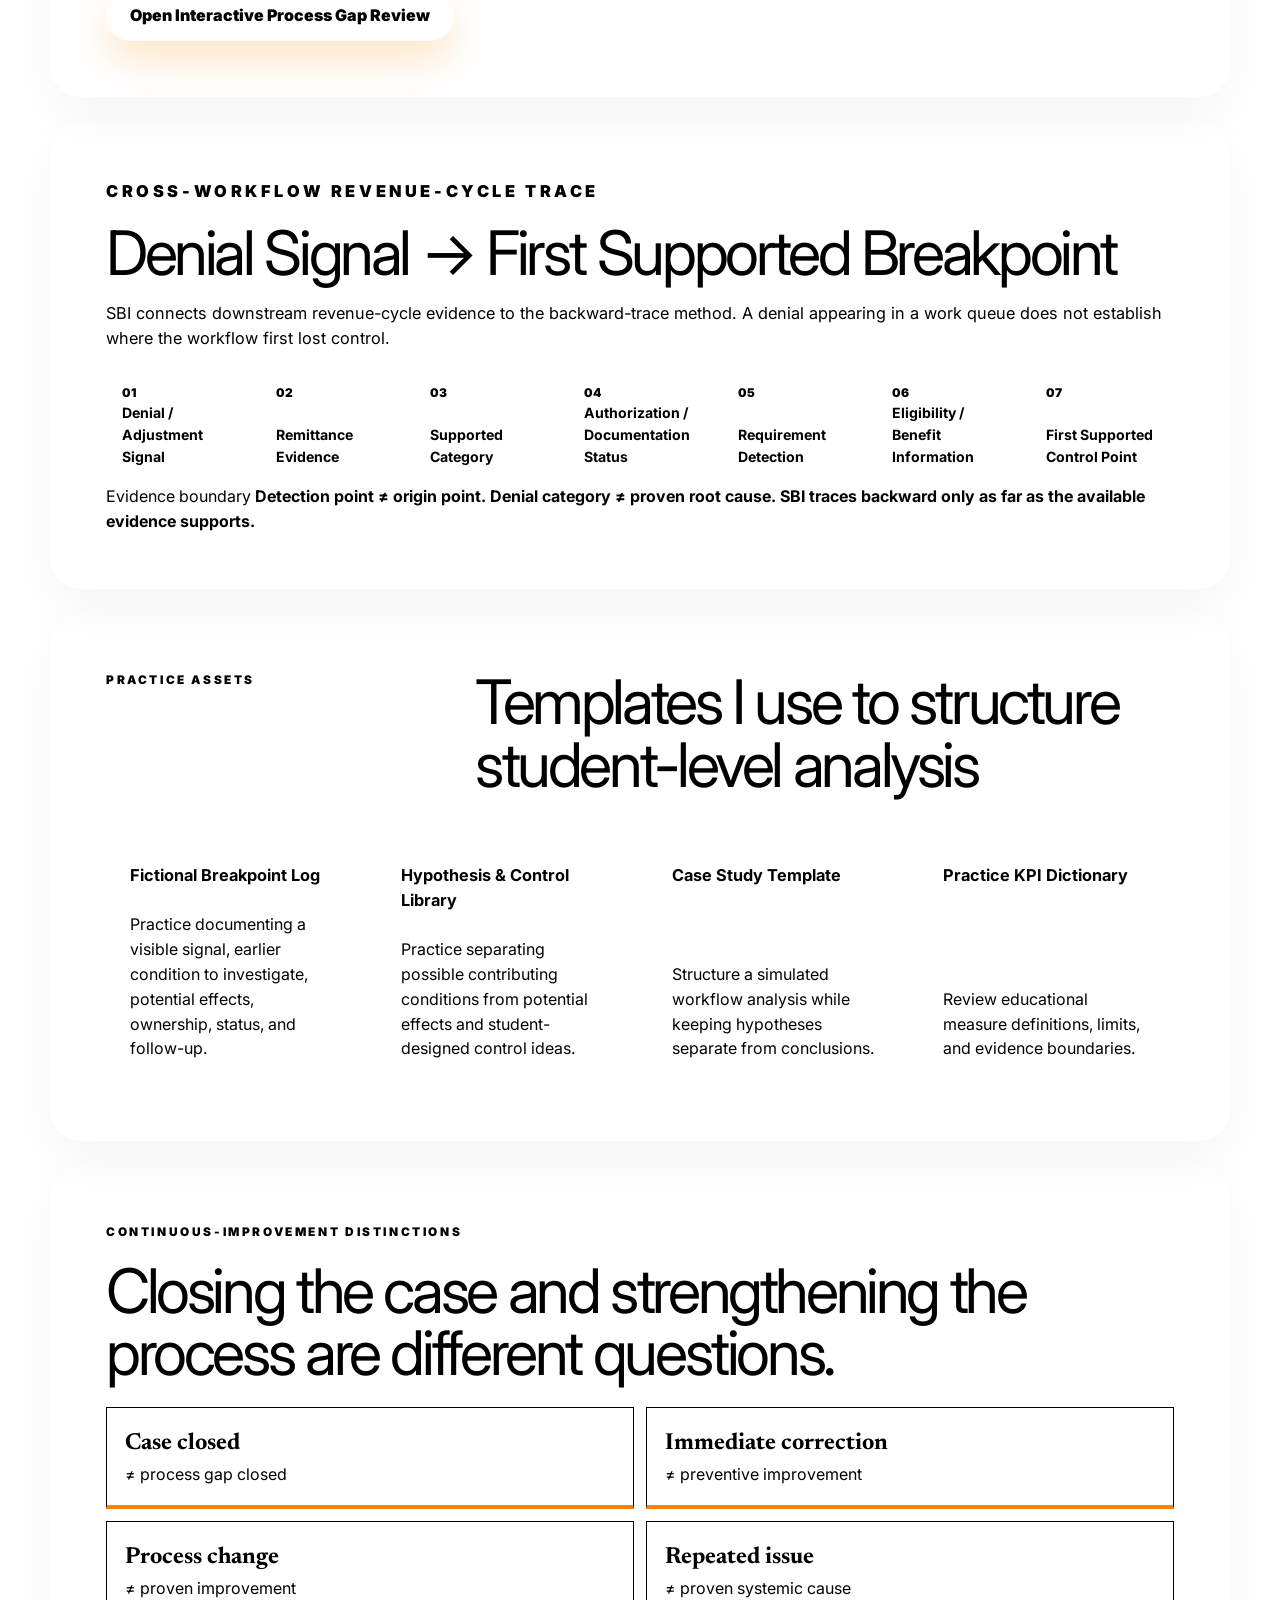
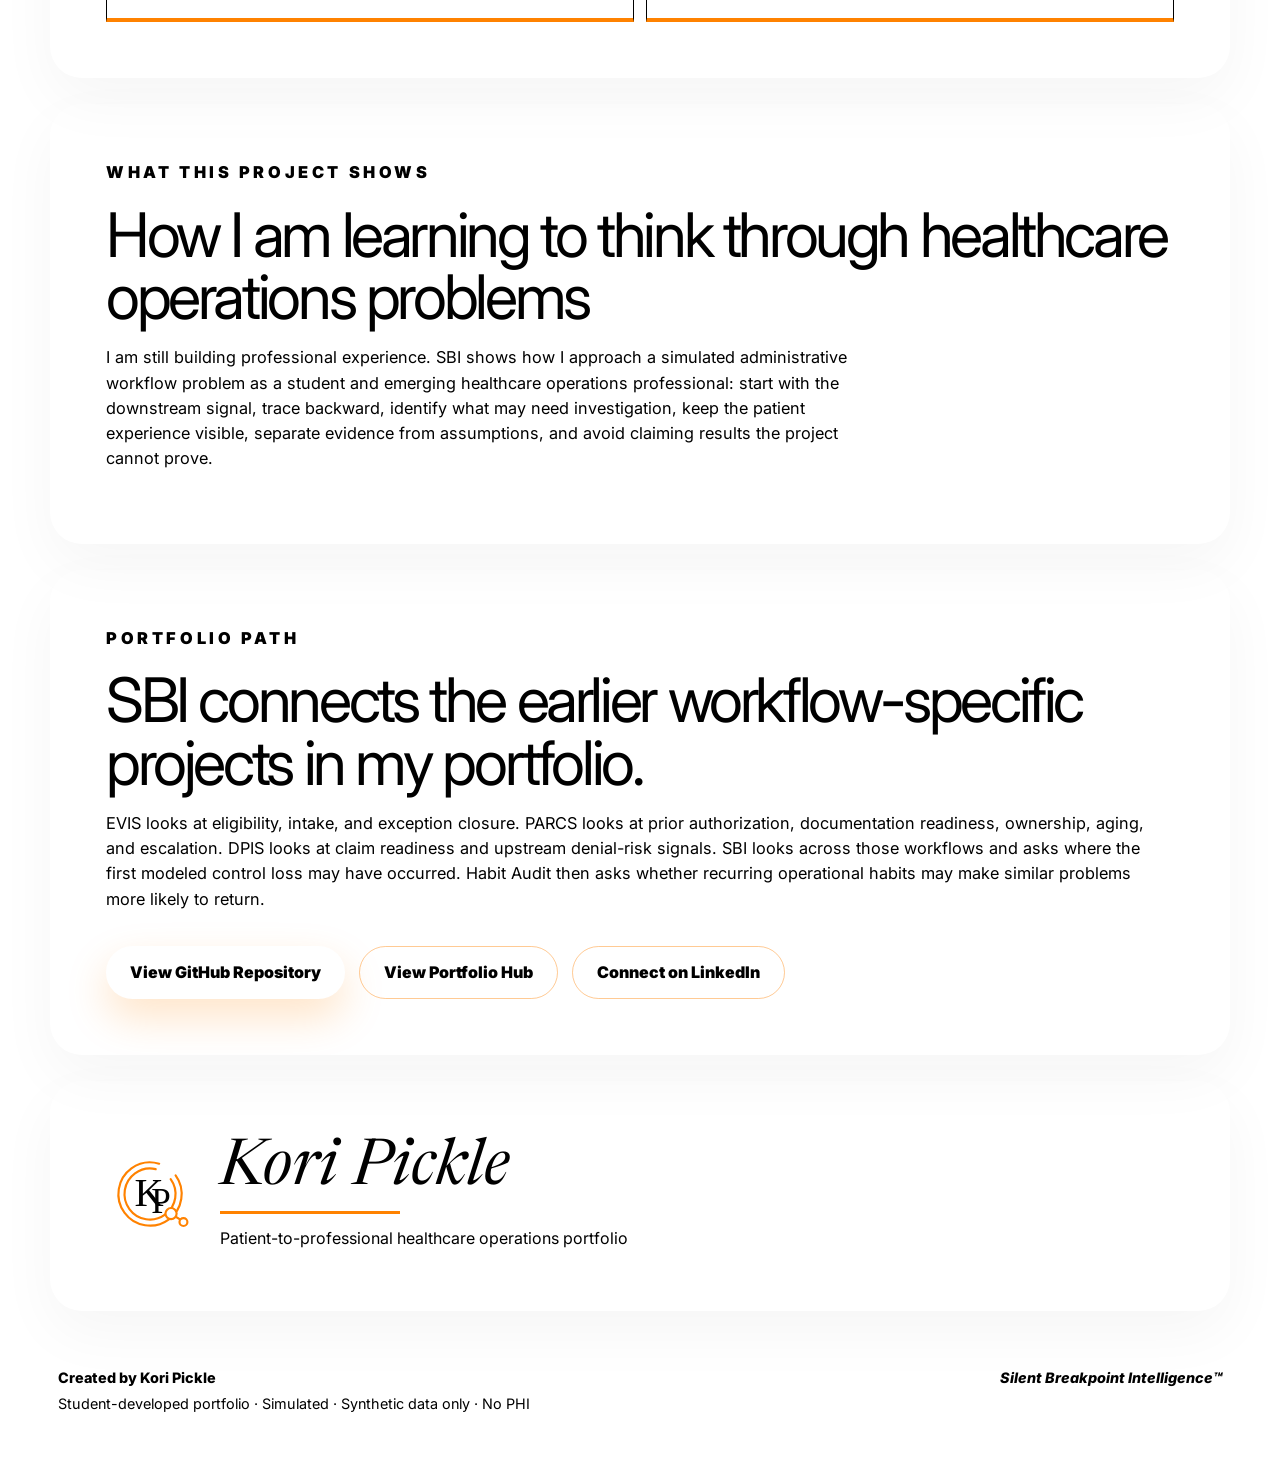
==== commit fc3d9e11: "Add denial-to-breakpoint revenue-cycle trace" ====
--- a/index.html
+++ b/index.html
@@ -263,6 +263,27 @@
       </div>
     </section>
 
+    <section class="case-section shell-card">
+      <div class="case-content">
+        <p class="eyebrow">Cross-Workflow Revenue-Cycle Trace</p>
+        <h2>Denial Signal → First Supported Breakpoint</h2>
+        <p>SBI connects downstream revenue-cycle evidence to the backward-trace method. A denial appearing in a work queue does not establish where the workflow first lost control.</p>
+        <div class="workflow-map">
+          <div class="step danger"><span>01</span><strong>Denial / Adjustment Signal</strong></div>
+          <div class="step danger"><span>02</span><strong>Remittance Evidence</strong></div>
+          <div class="step danger"><span>03</span><strong>Supported Category</strong></div>
+          <div class="step danger"><span>04</span><strong>Authorization / Documentation Status</strong></div>
+          <div class="step"><span>05</span><strong>Requirement Detection</strong></div>
+          <div class="step"><span>06</span><strong>Eligibility / Benefit Information</strong></div>
+          <div class="step"><span>07</span><strong>First Supported Control Point</strong></div>
+        </div>
+        <div class="insight-banner">
+          <span>Evidence boundary</span>
+          <strong>Detection point ≠ origin point. Denial category ≠ proven root cause. SBI traces backward only as far as the available evidence supports.</strong>
+        </div>
+      </div>
+    </section>
+
     <section id="templates" class="template-section shell-card">
       <div class="section-header">
         <p class="eyebrow">Practice Assets</p>
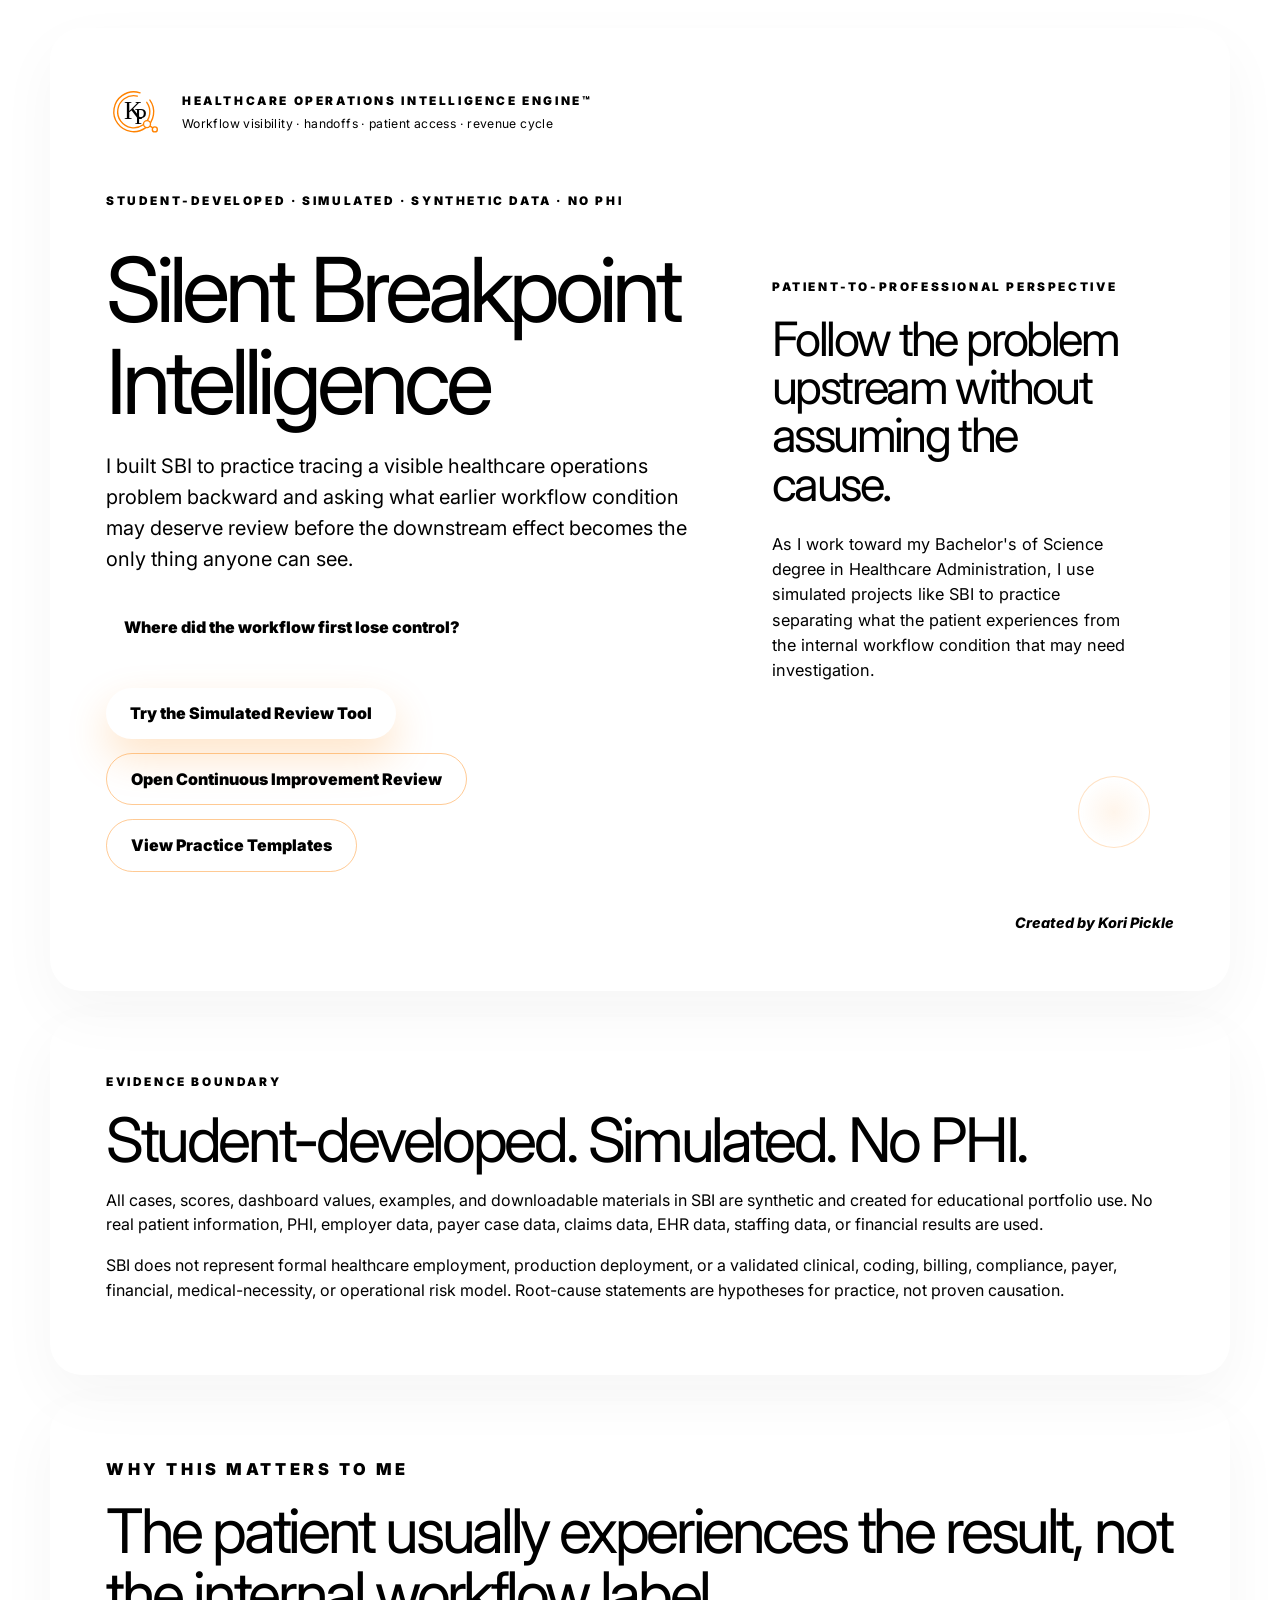
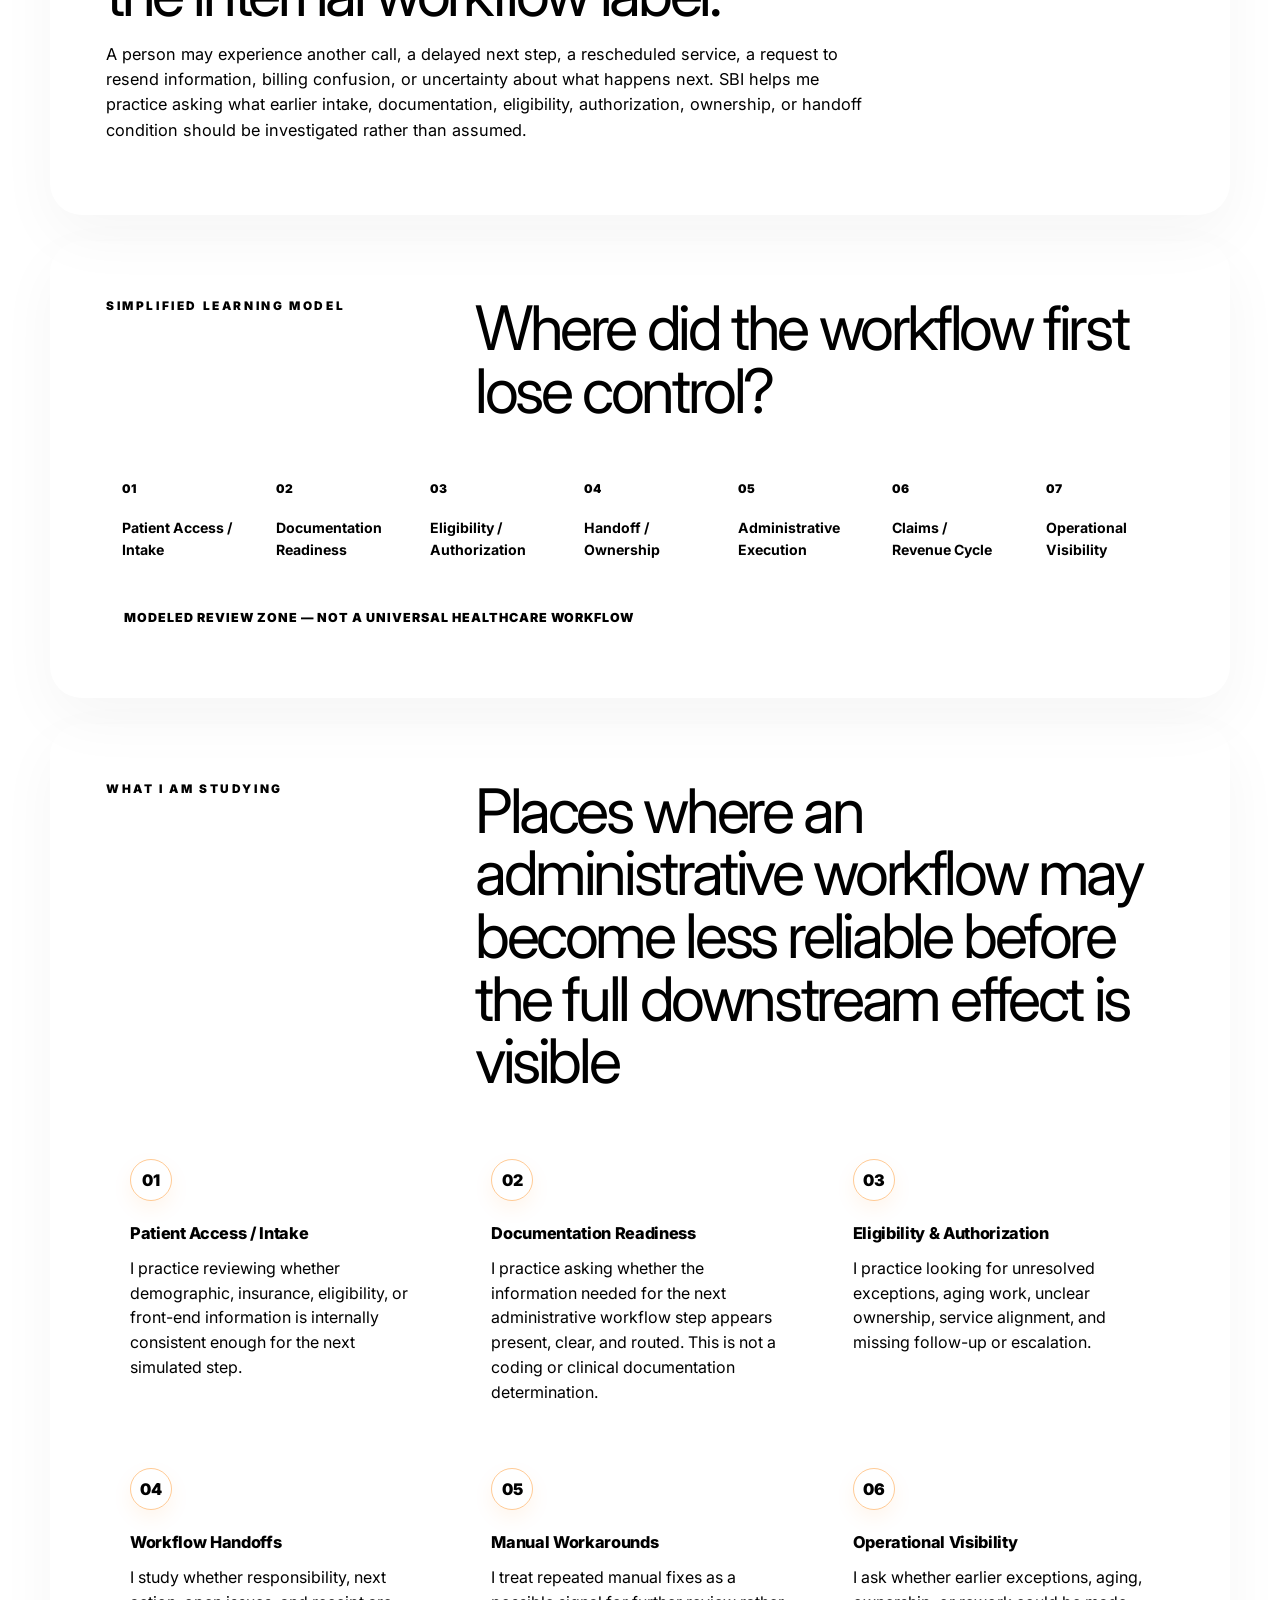
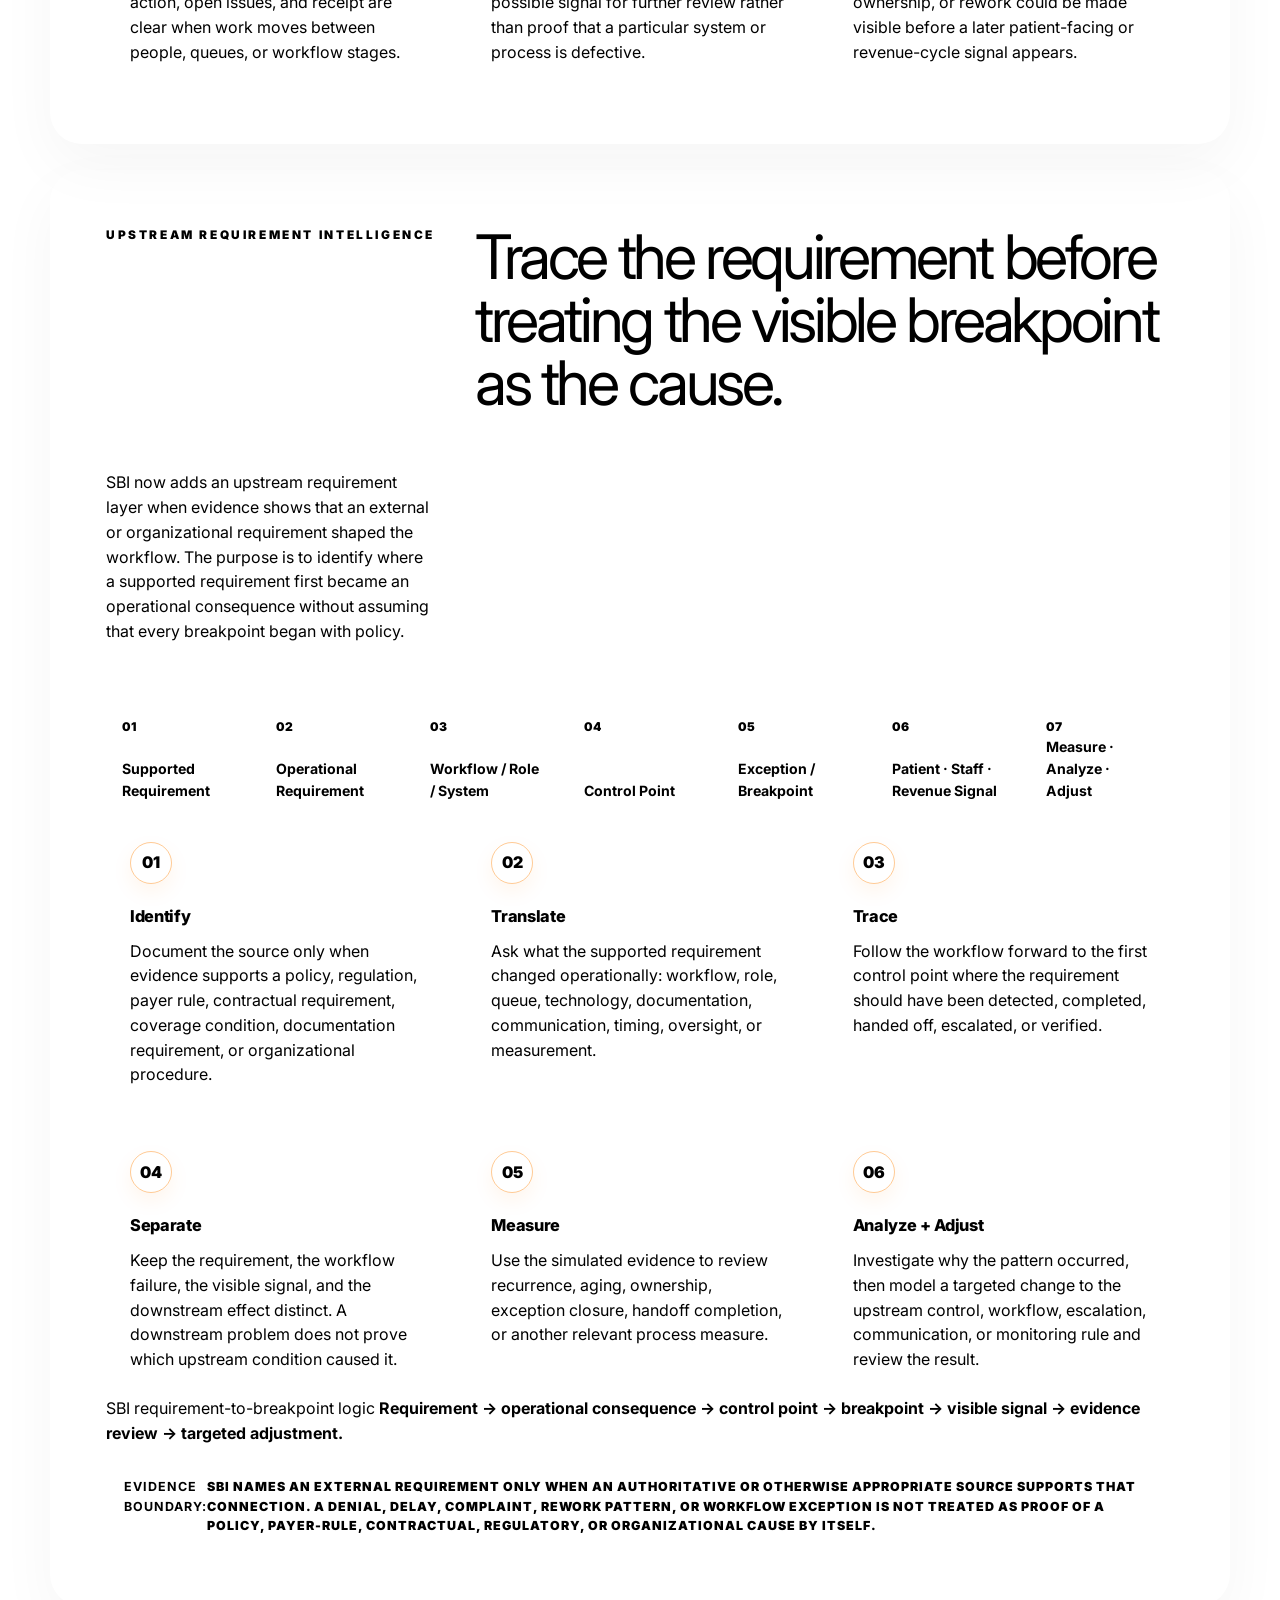
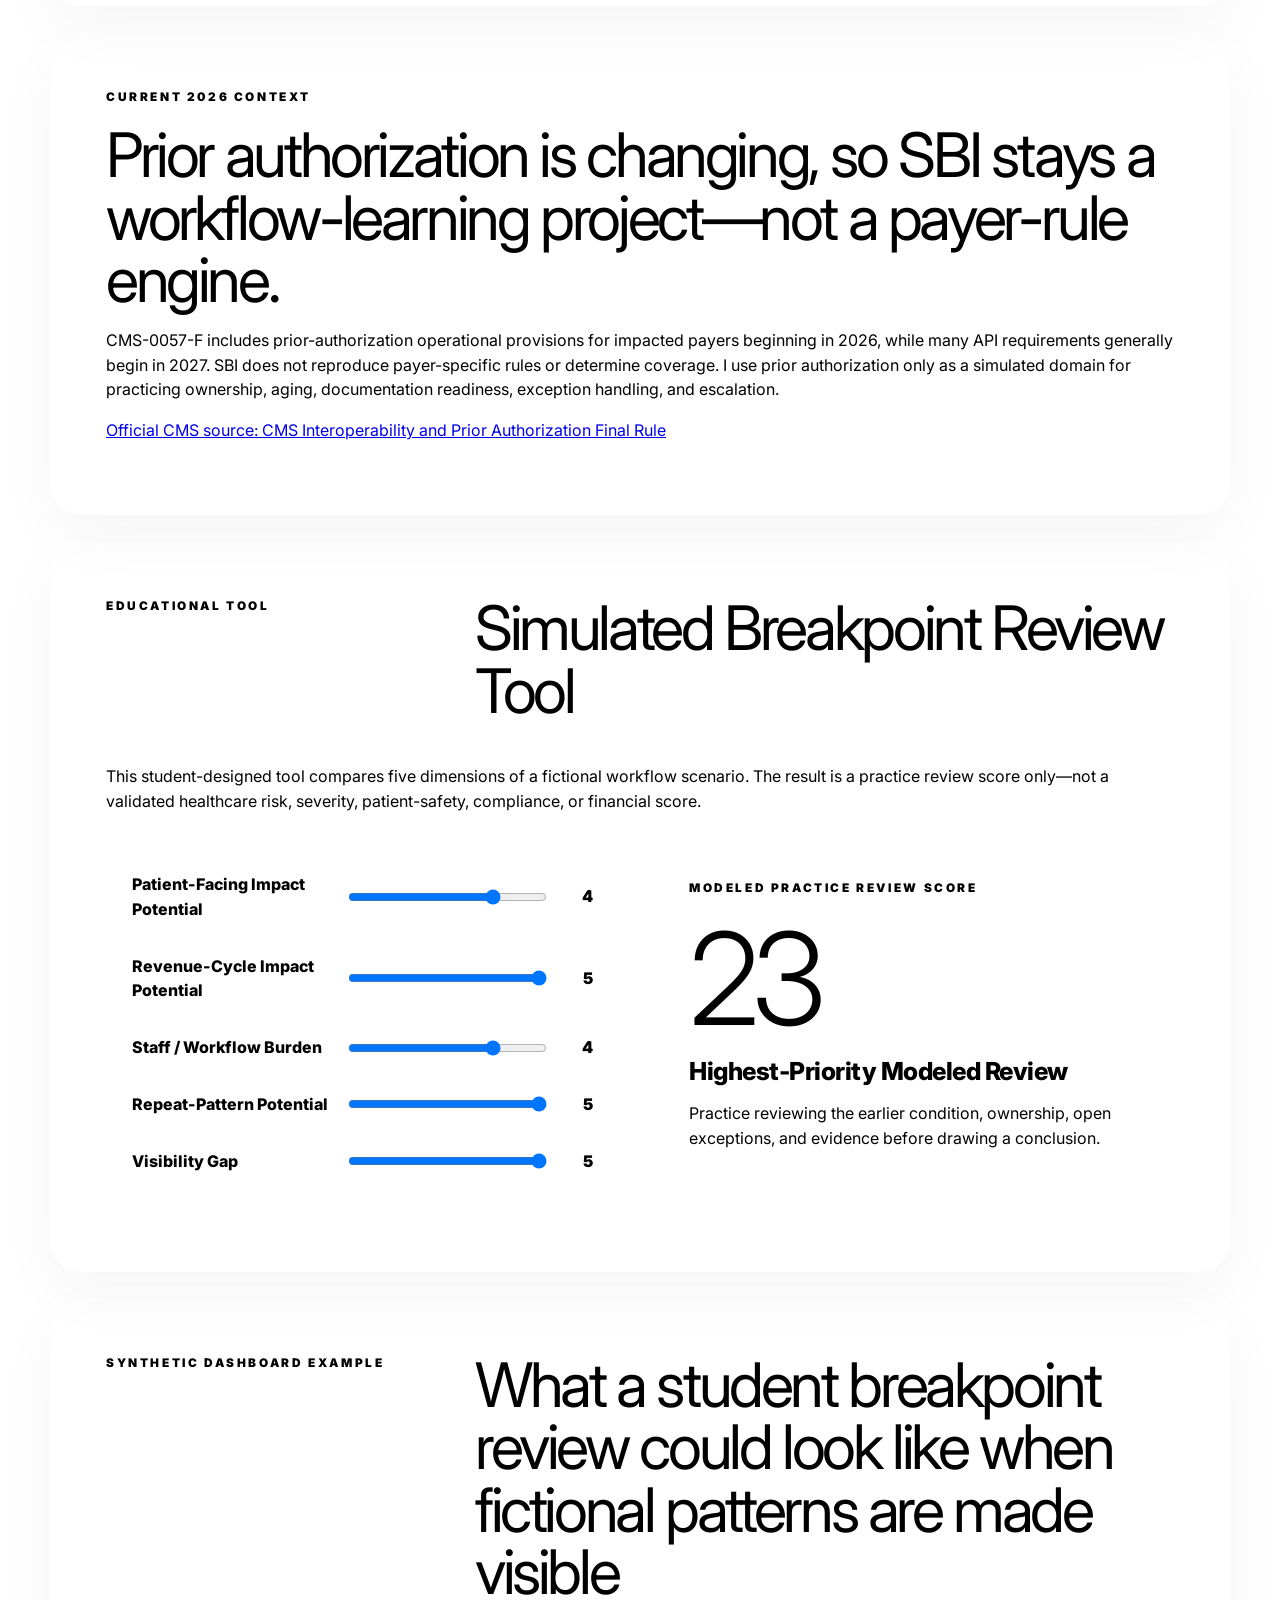
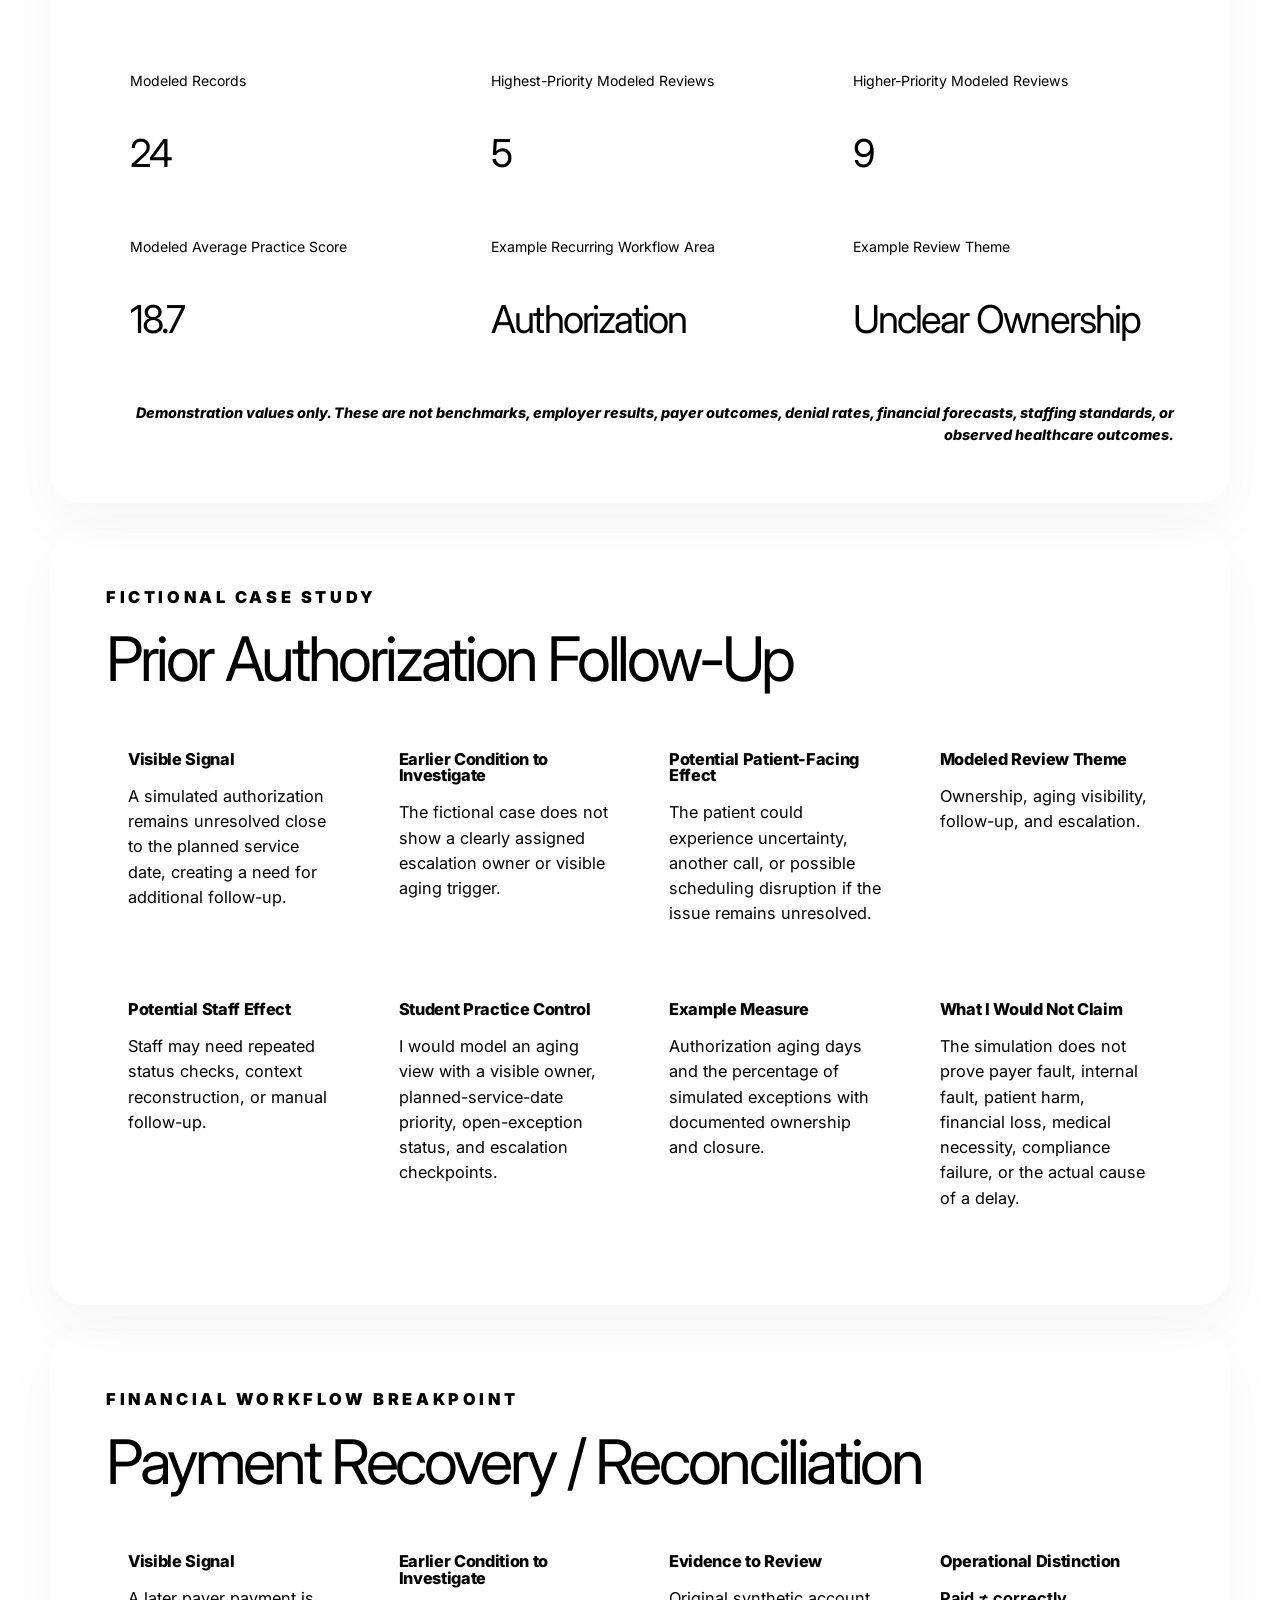
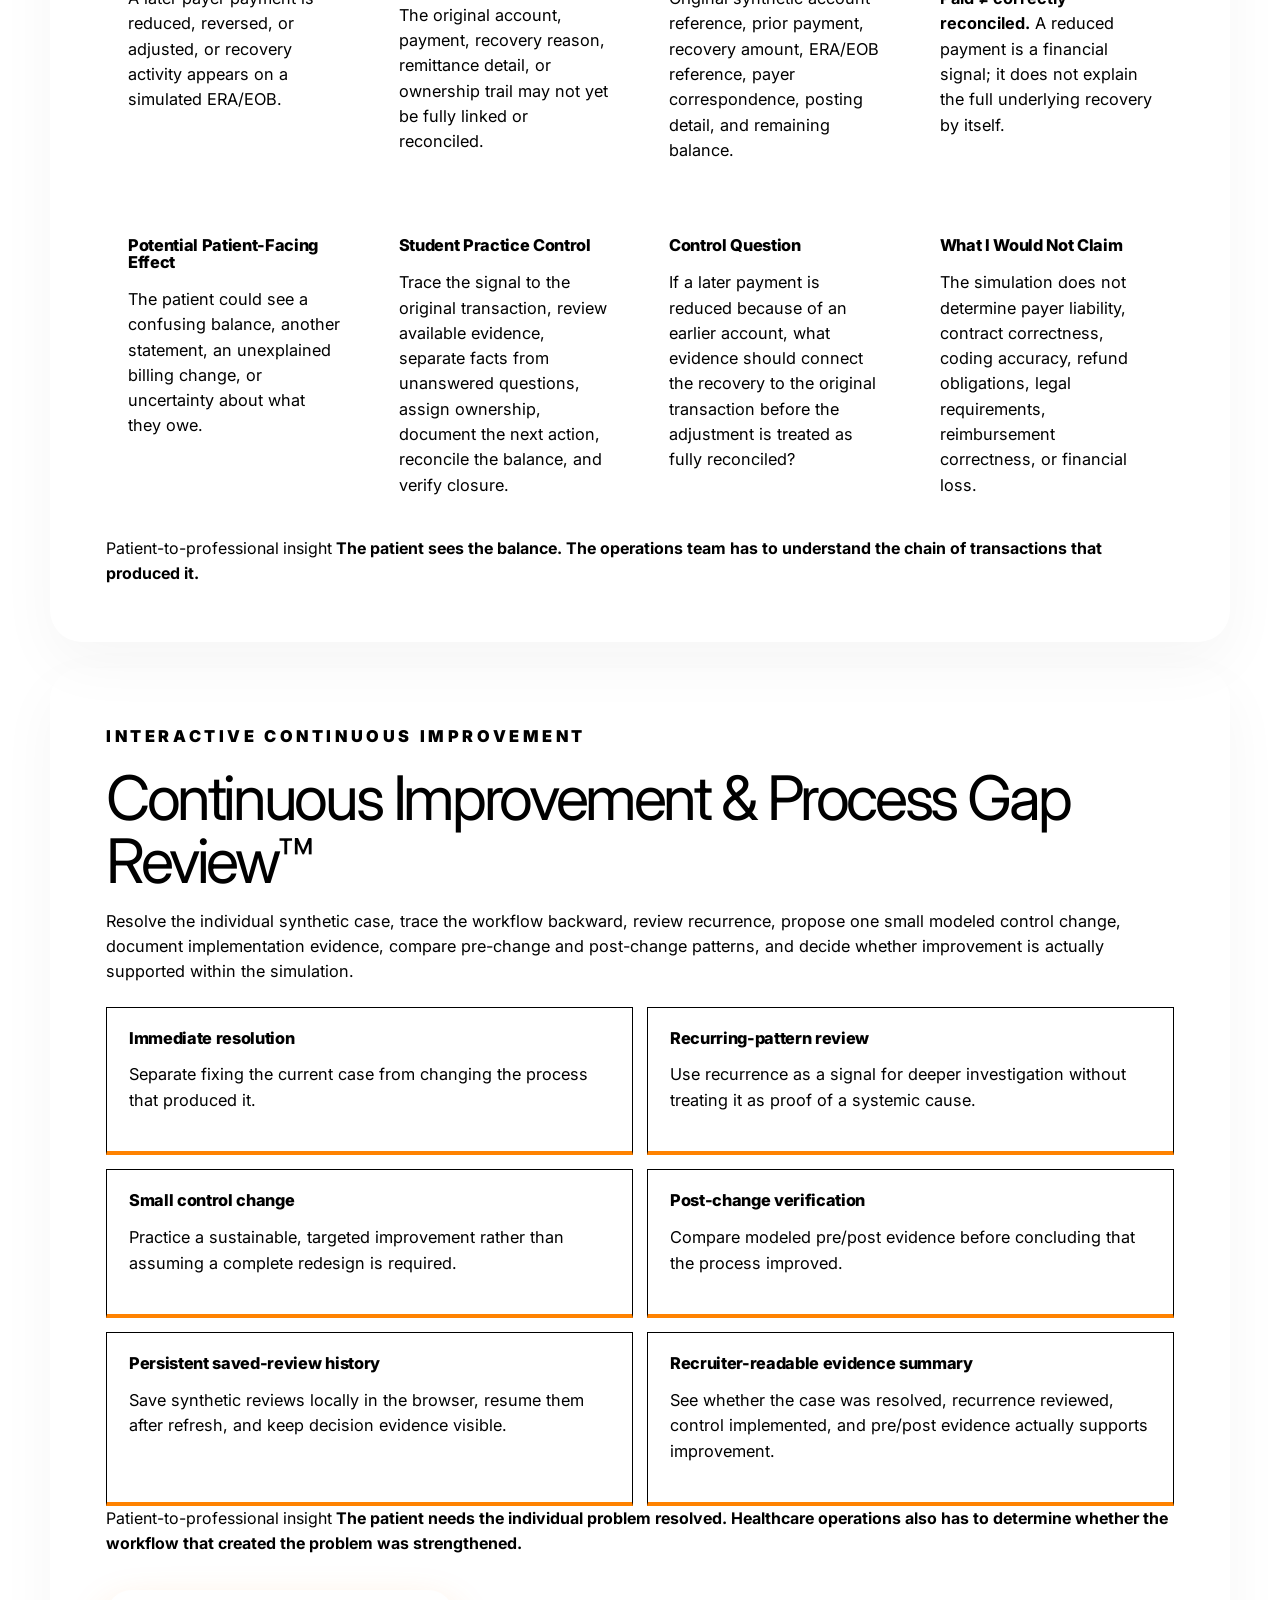
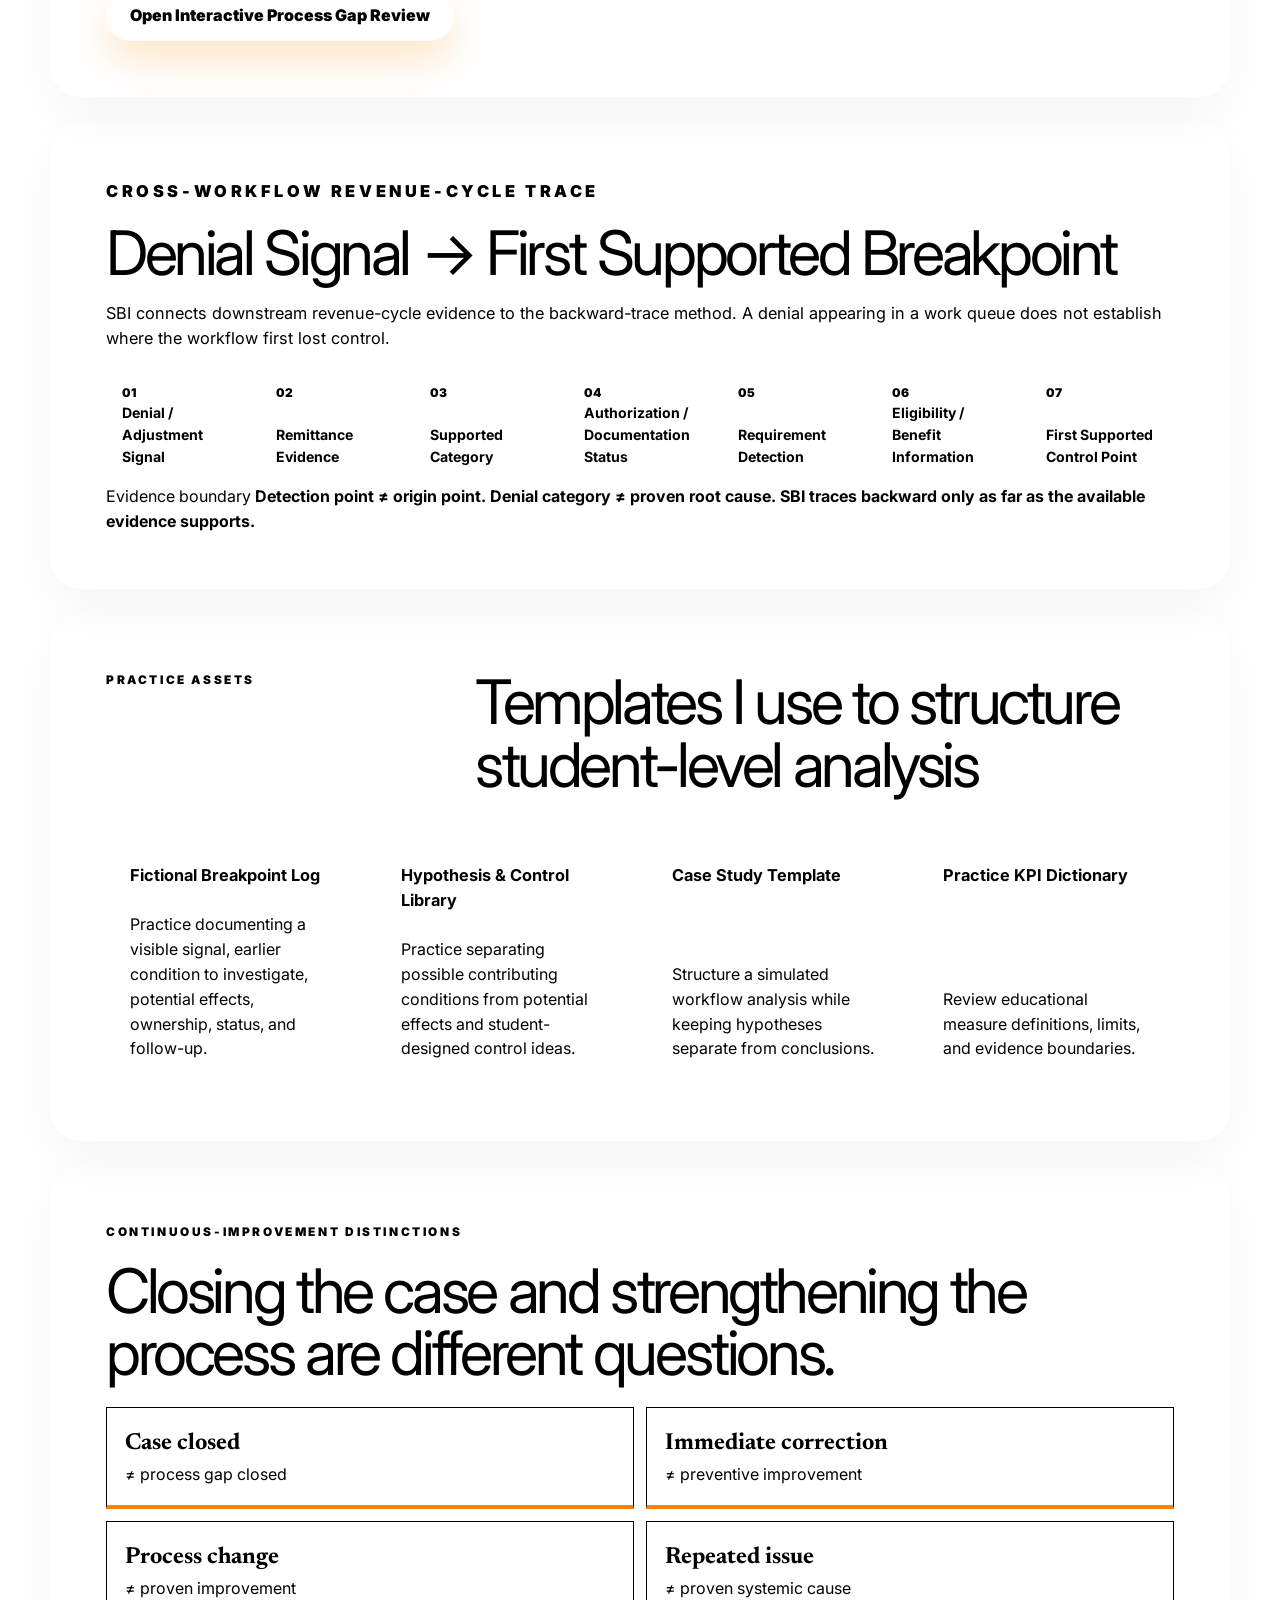
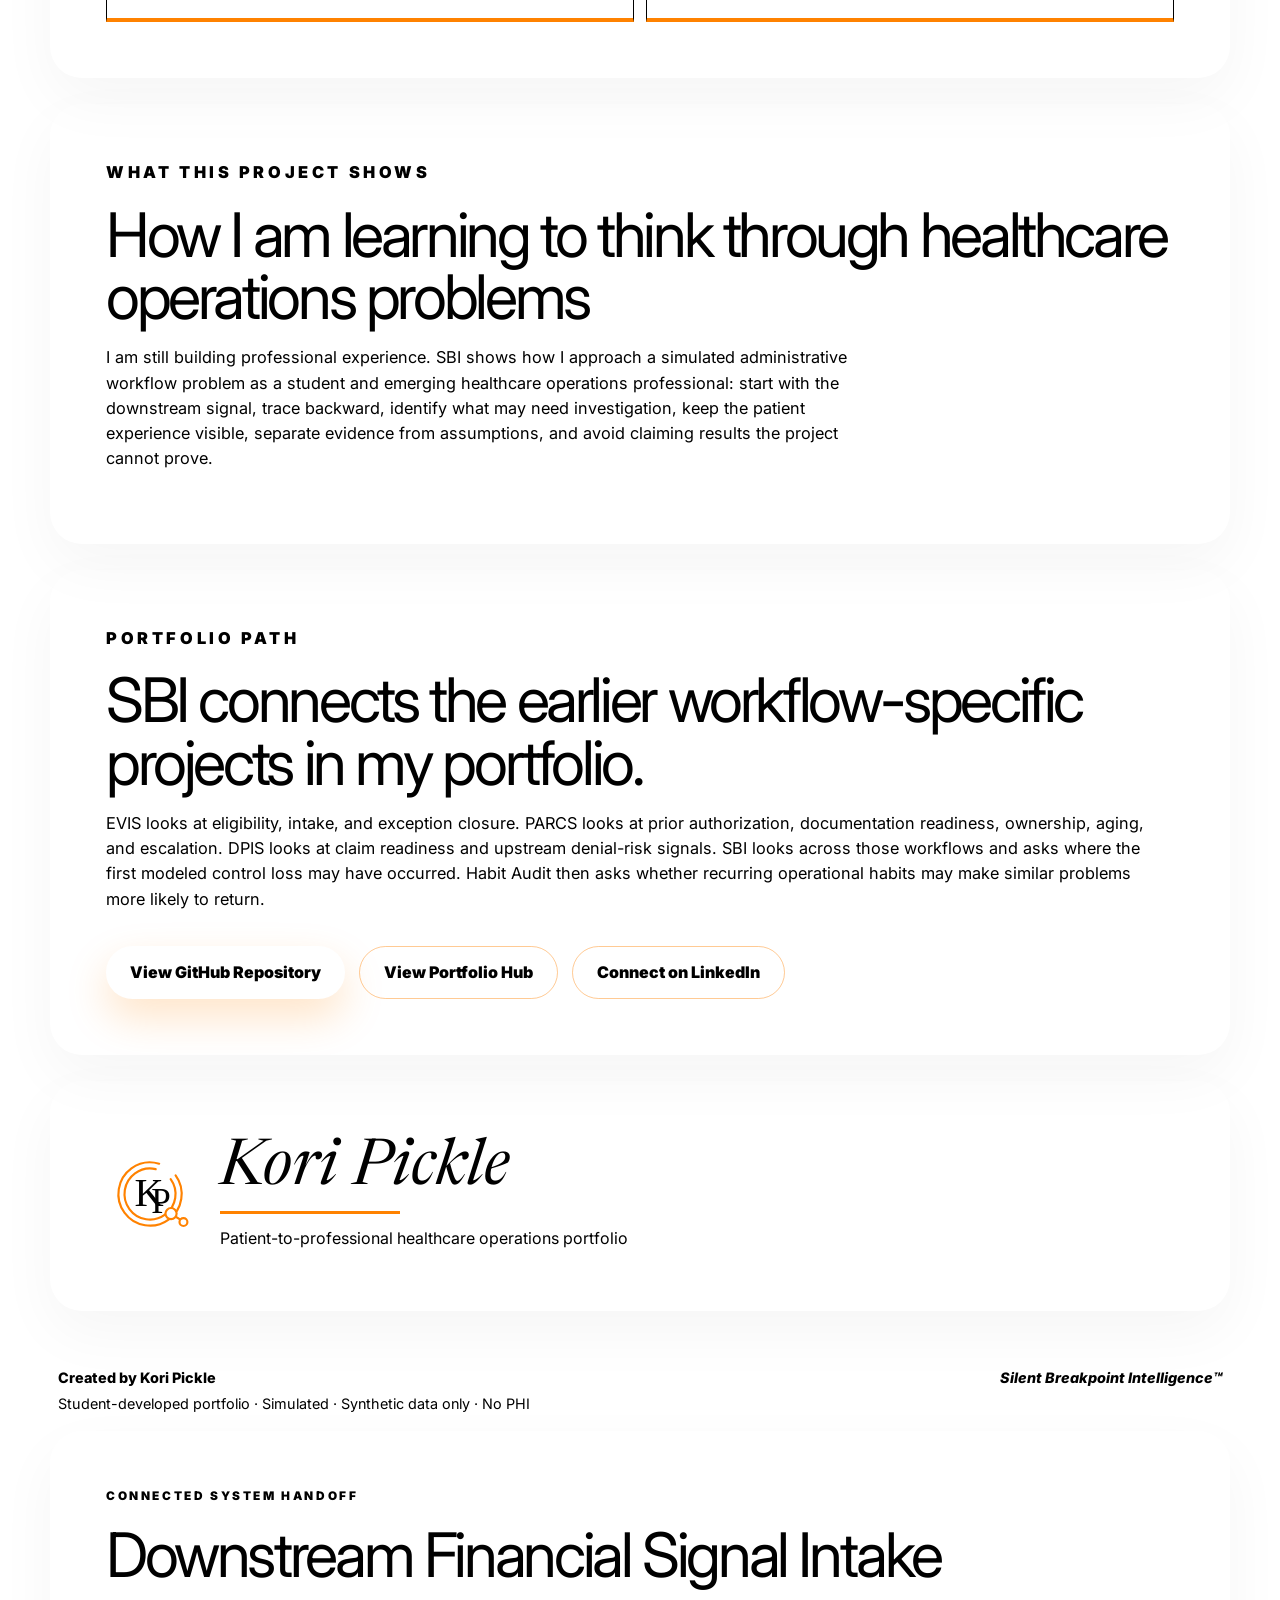
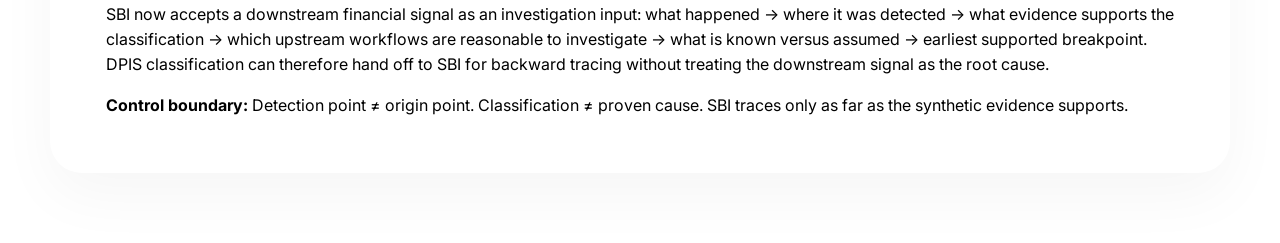
==== commit 2315dfae: "Add connected workflow handoff control" ====
--- a/index.html
+++ b/index.html
@@ -341,7 +341,14 @@
       </div>
       <p class="footer-mark">Silent Breakpoint Intelligence™</p>
     </footer>
-  </main>
+    <section class="shell-card">
+    <p class="eyebrow">Connected System Handoff</p>
+    <h2>Downstream Financial Signal Intake</h2>
+    <p>SBI now accepts a downstream financial signal as an investigation input: what happened → where it was detected → what evidence supports the classification → which upstream workflows are reasonable to investigate → what is known versus assumed → earliest supported breakpoint. DPIS classification can therefore hand off to SBI for backward tracing without treating the downstream signal as the root cause.</p>
+    <div class="insight-banner"><strong>Control boundary:</strong> Detection point ≠ origin point. Classification ≠ proven cause. SBI traces only as far as the synthetic evidence supports.</div>
+  </section>
+
+</main>
 
   <script>
     const inputs = ["patient", "revenue", "staff", "repeat", "visibility"];
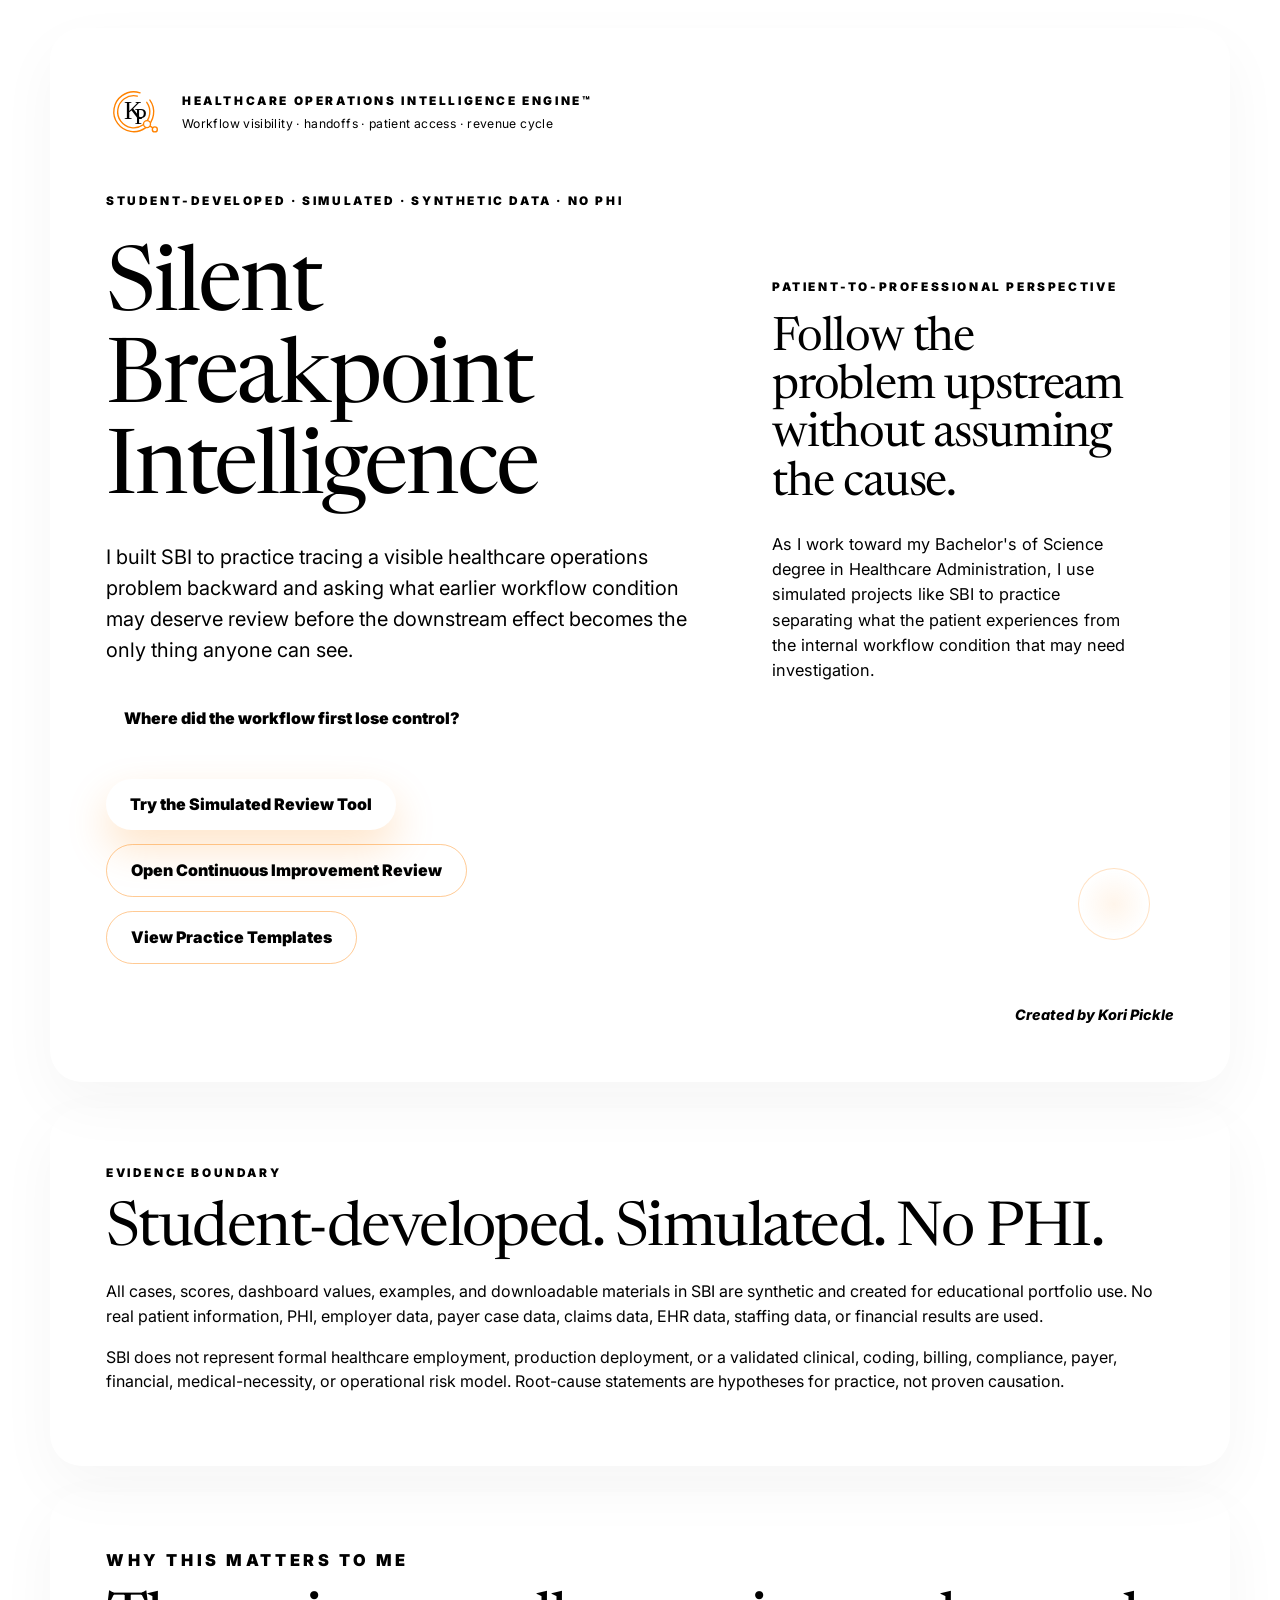
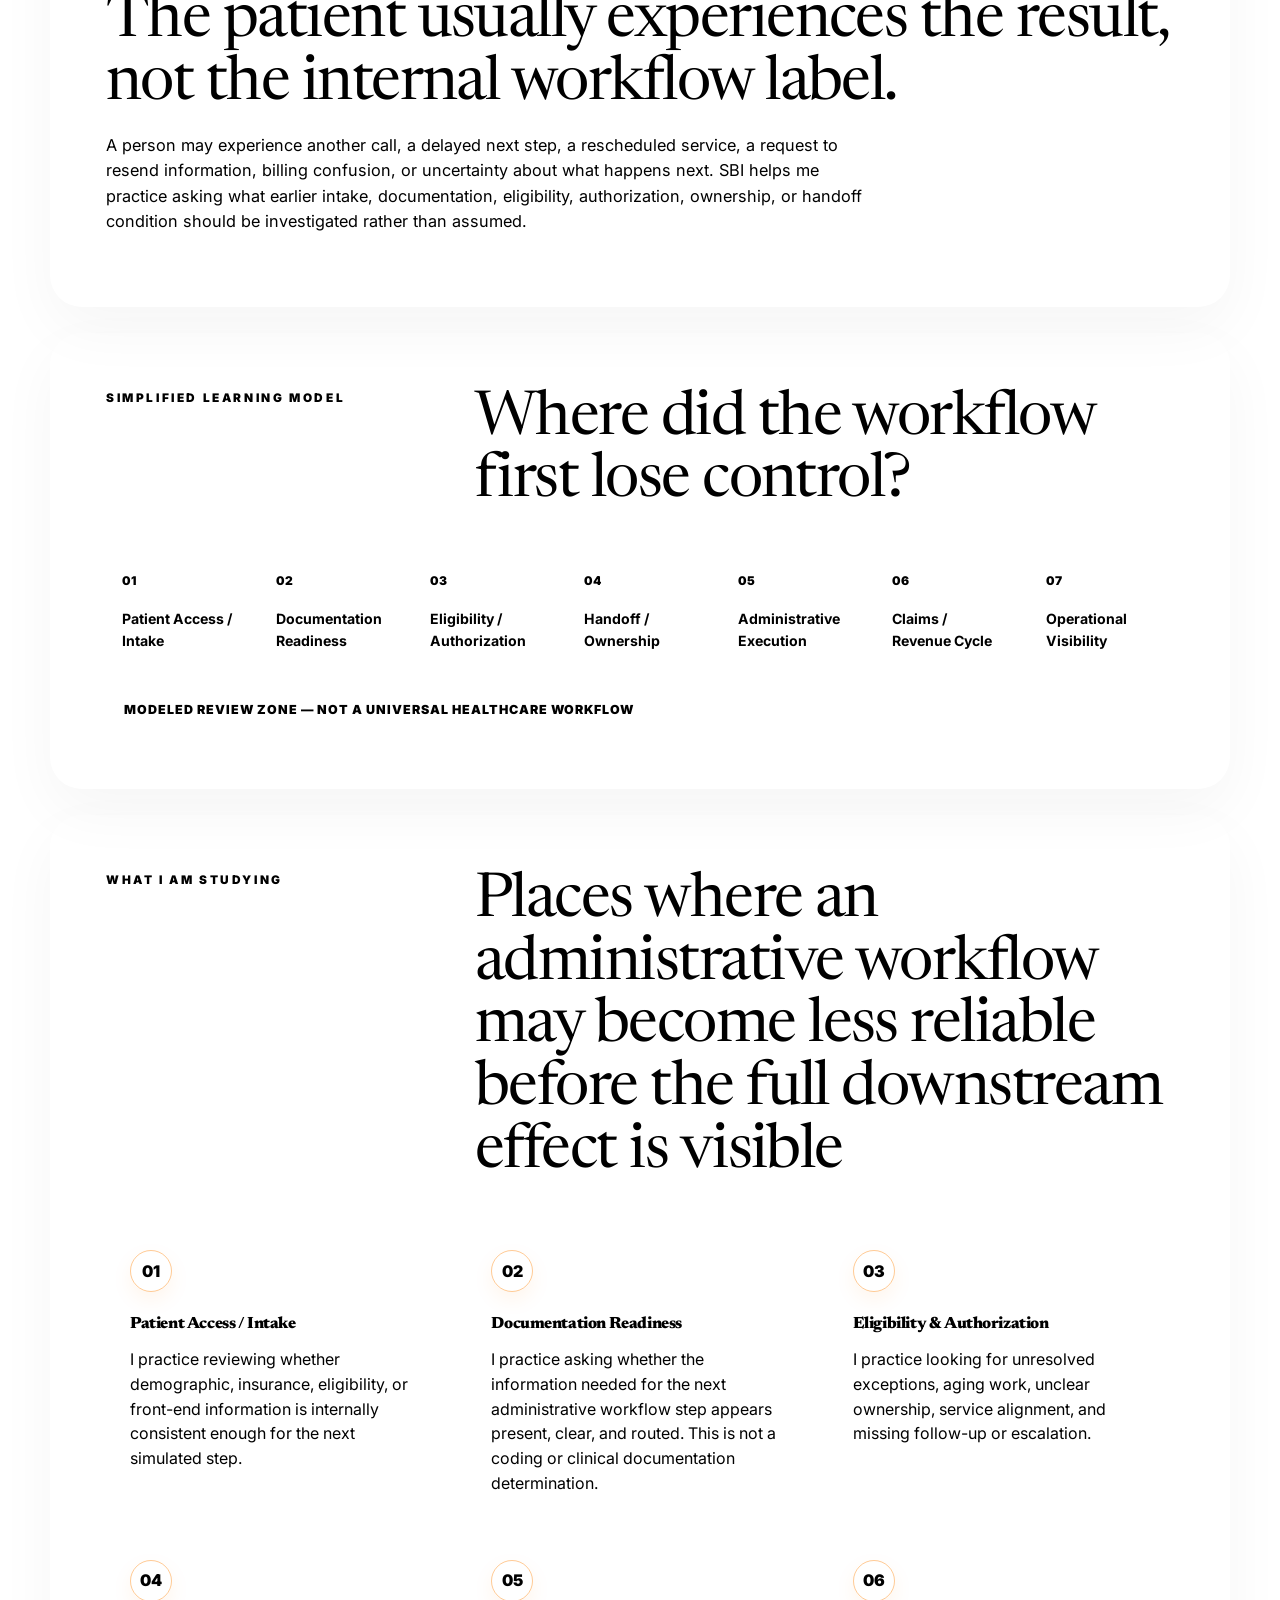
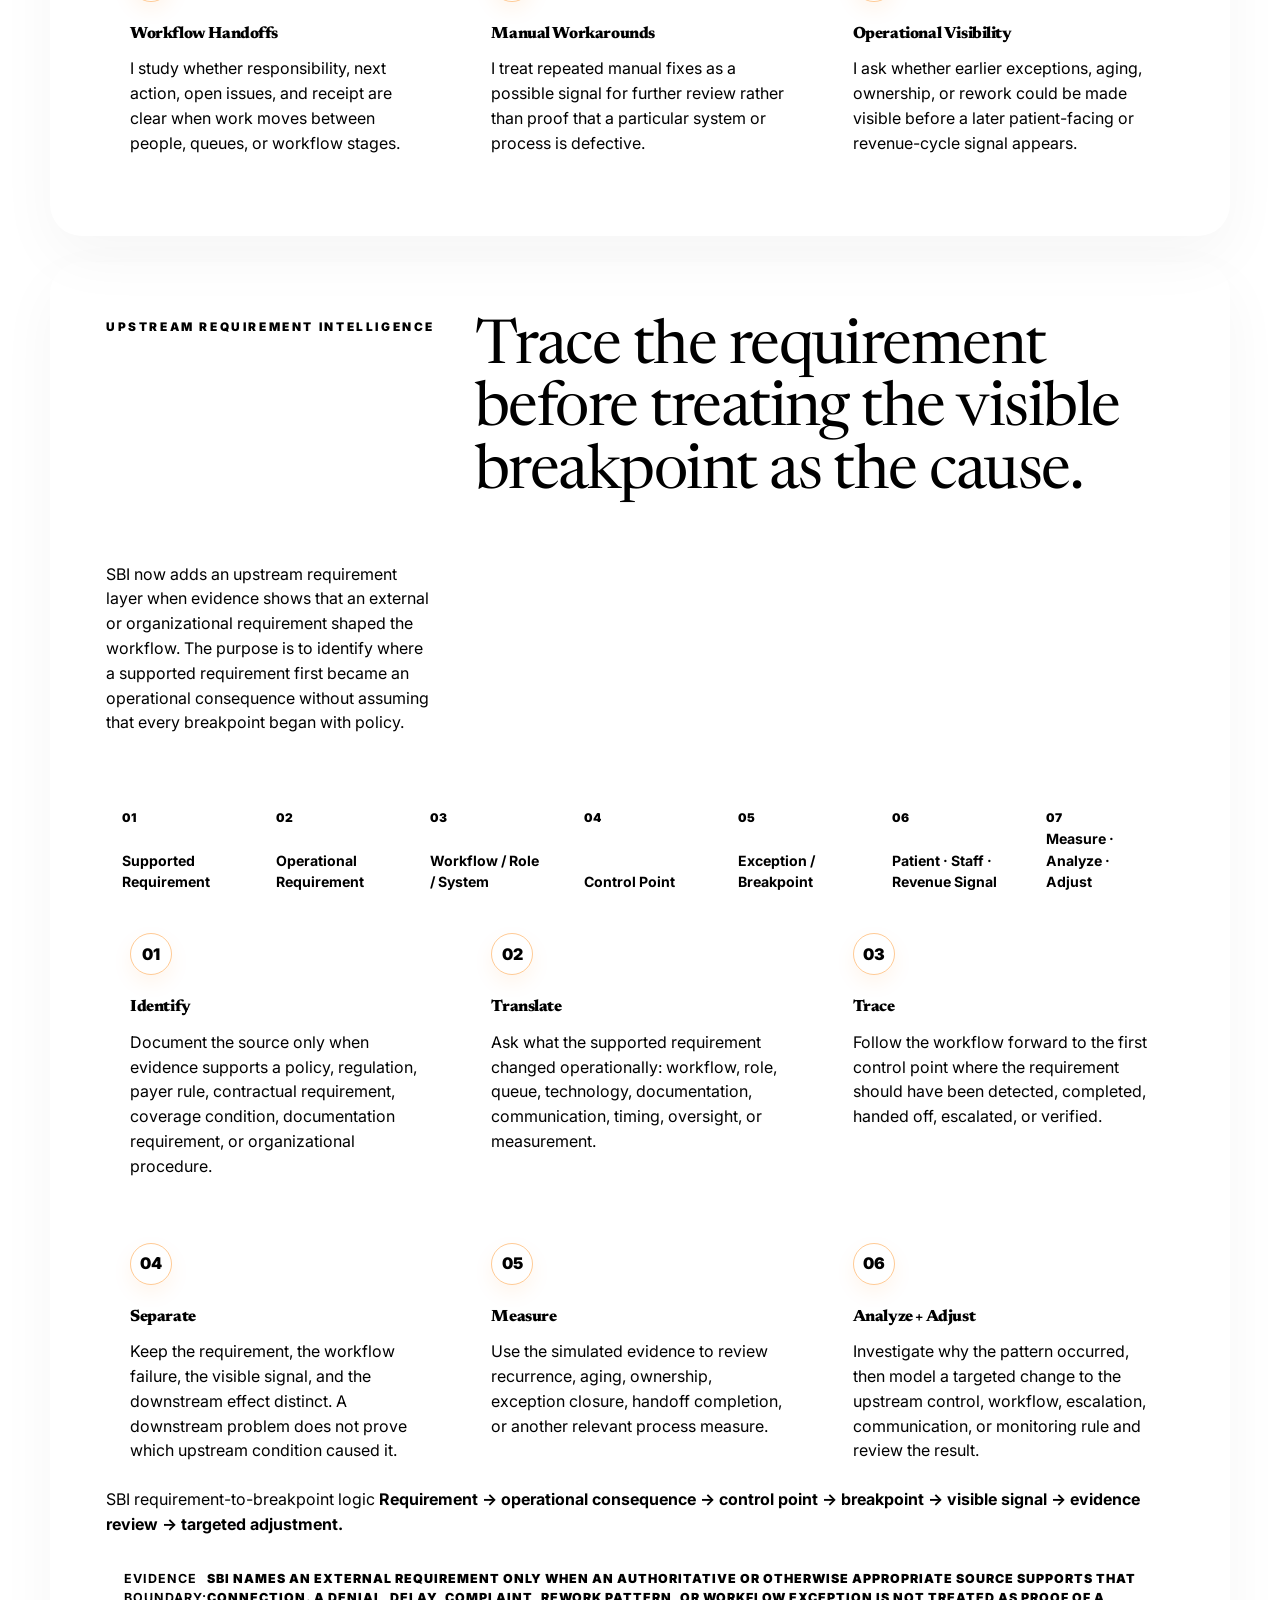
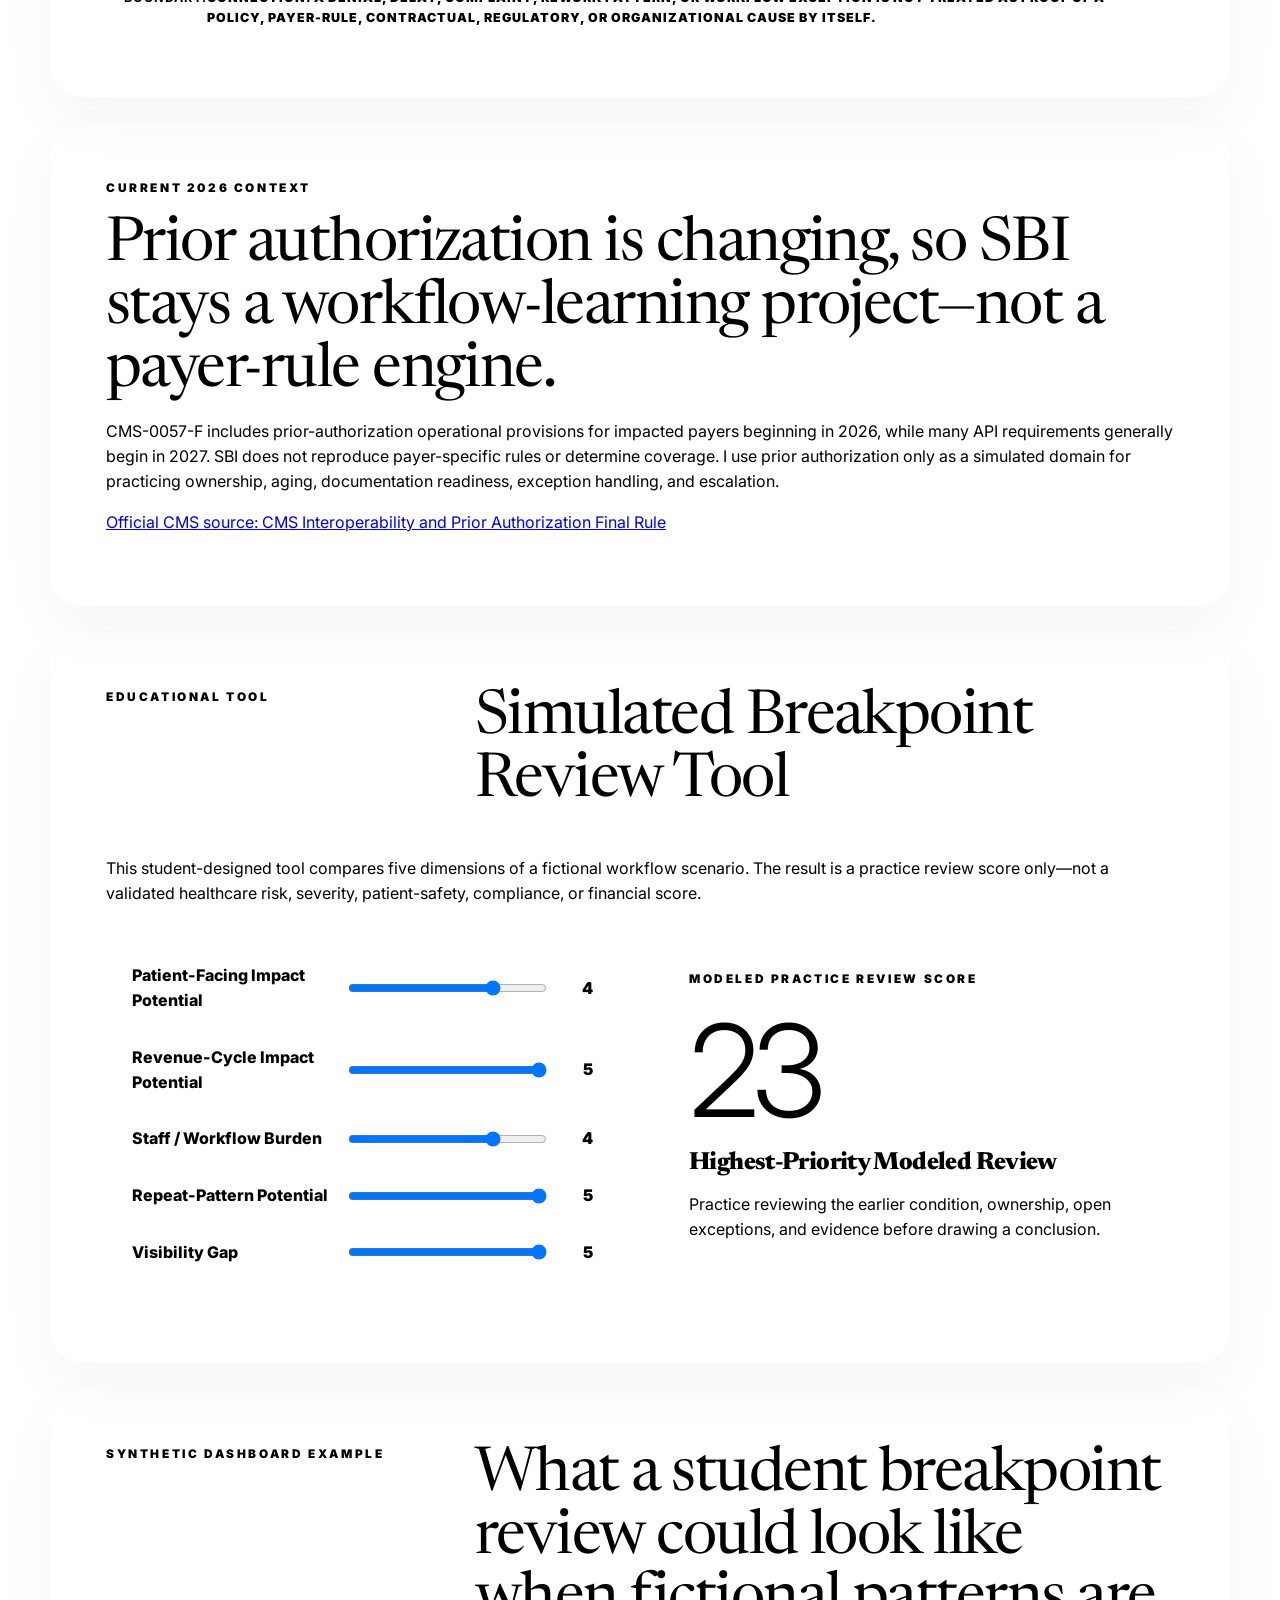
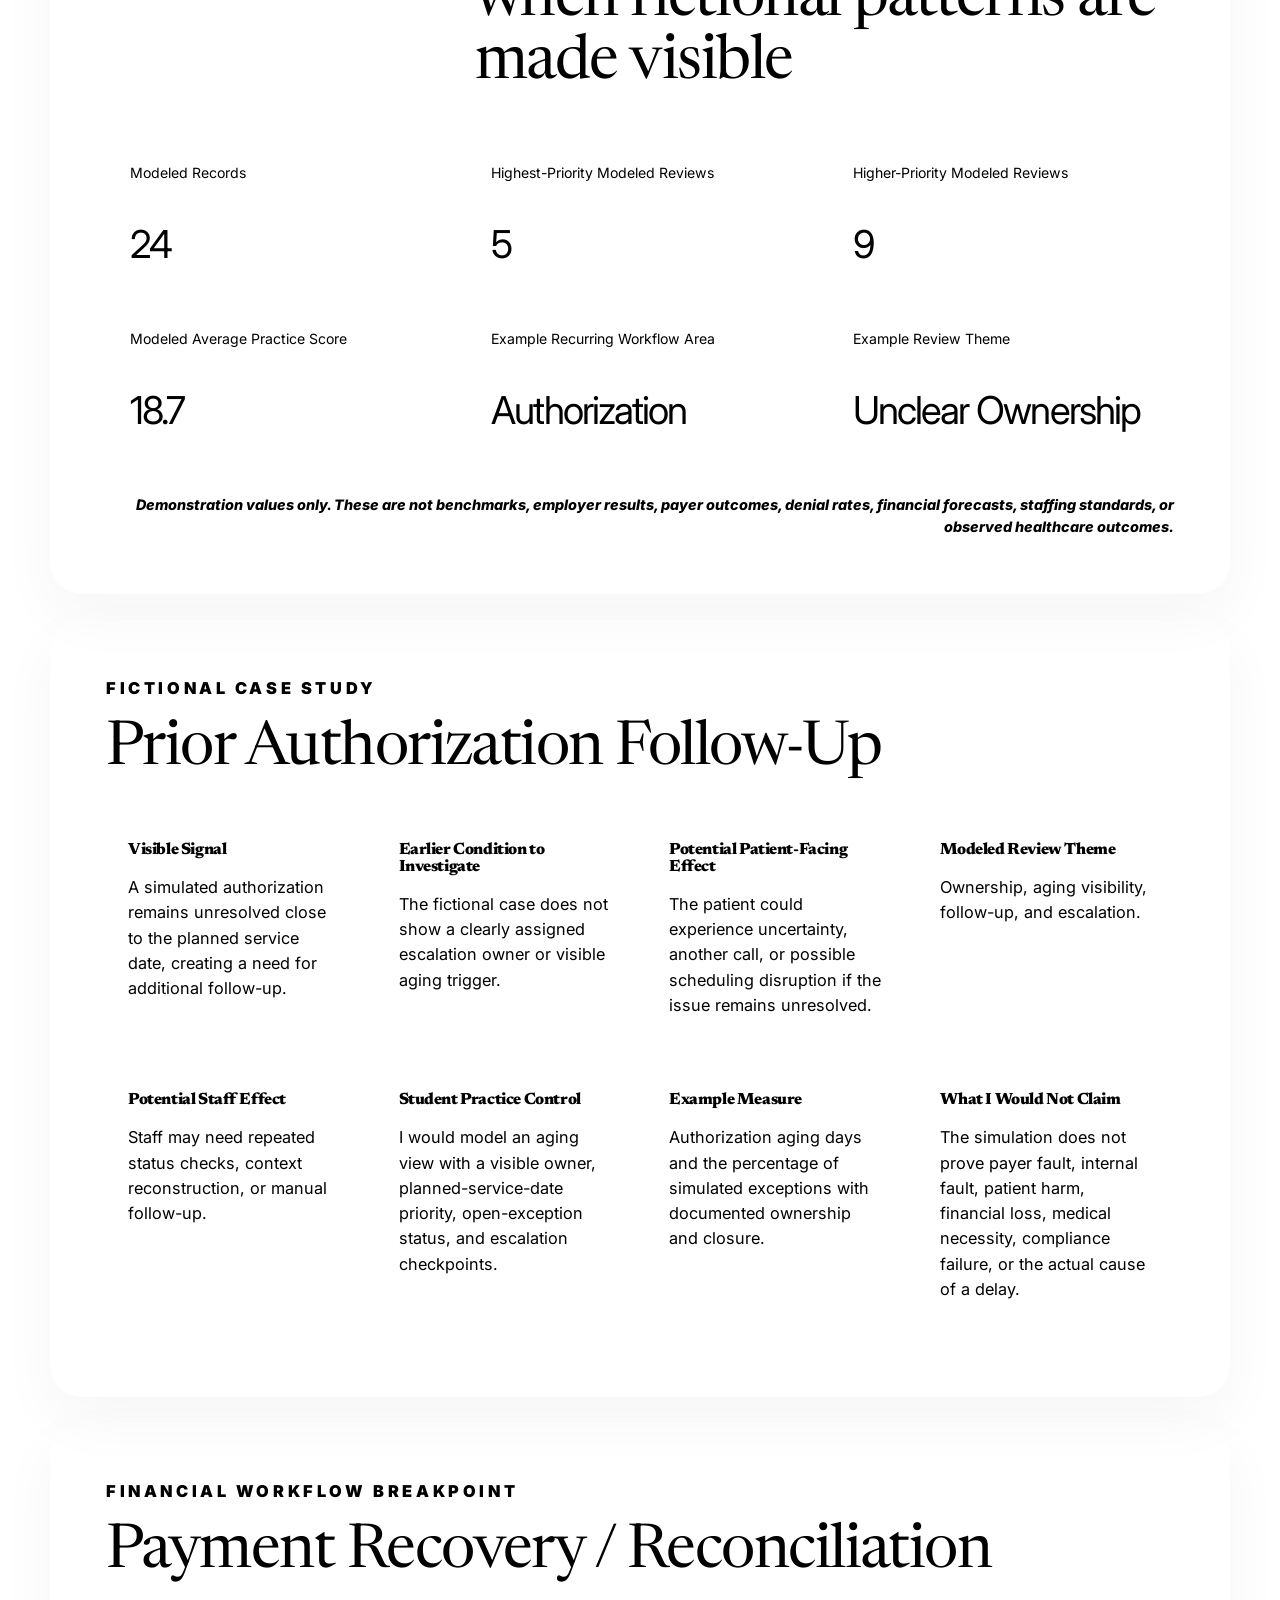
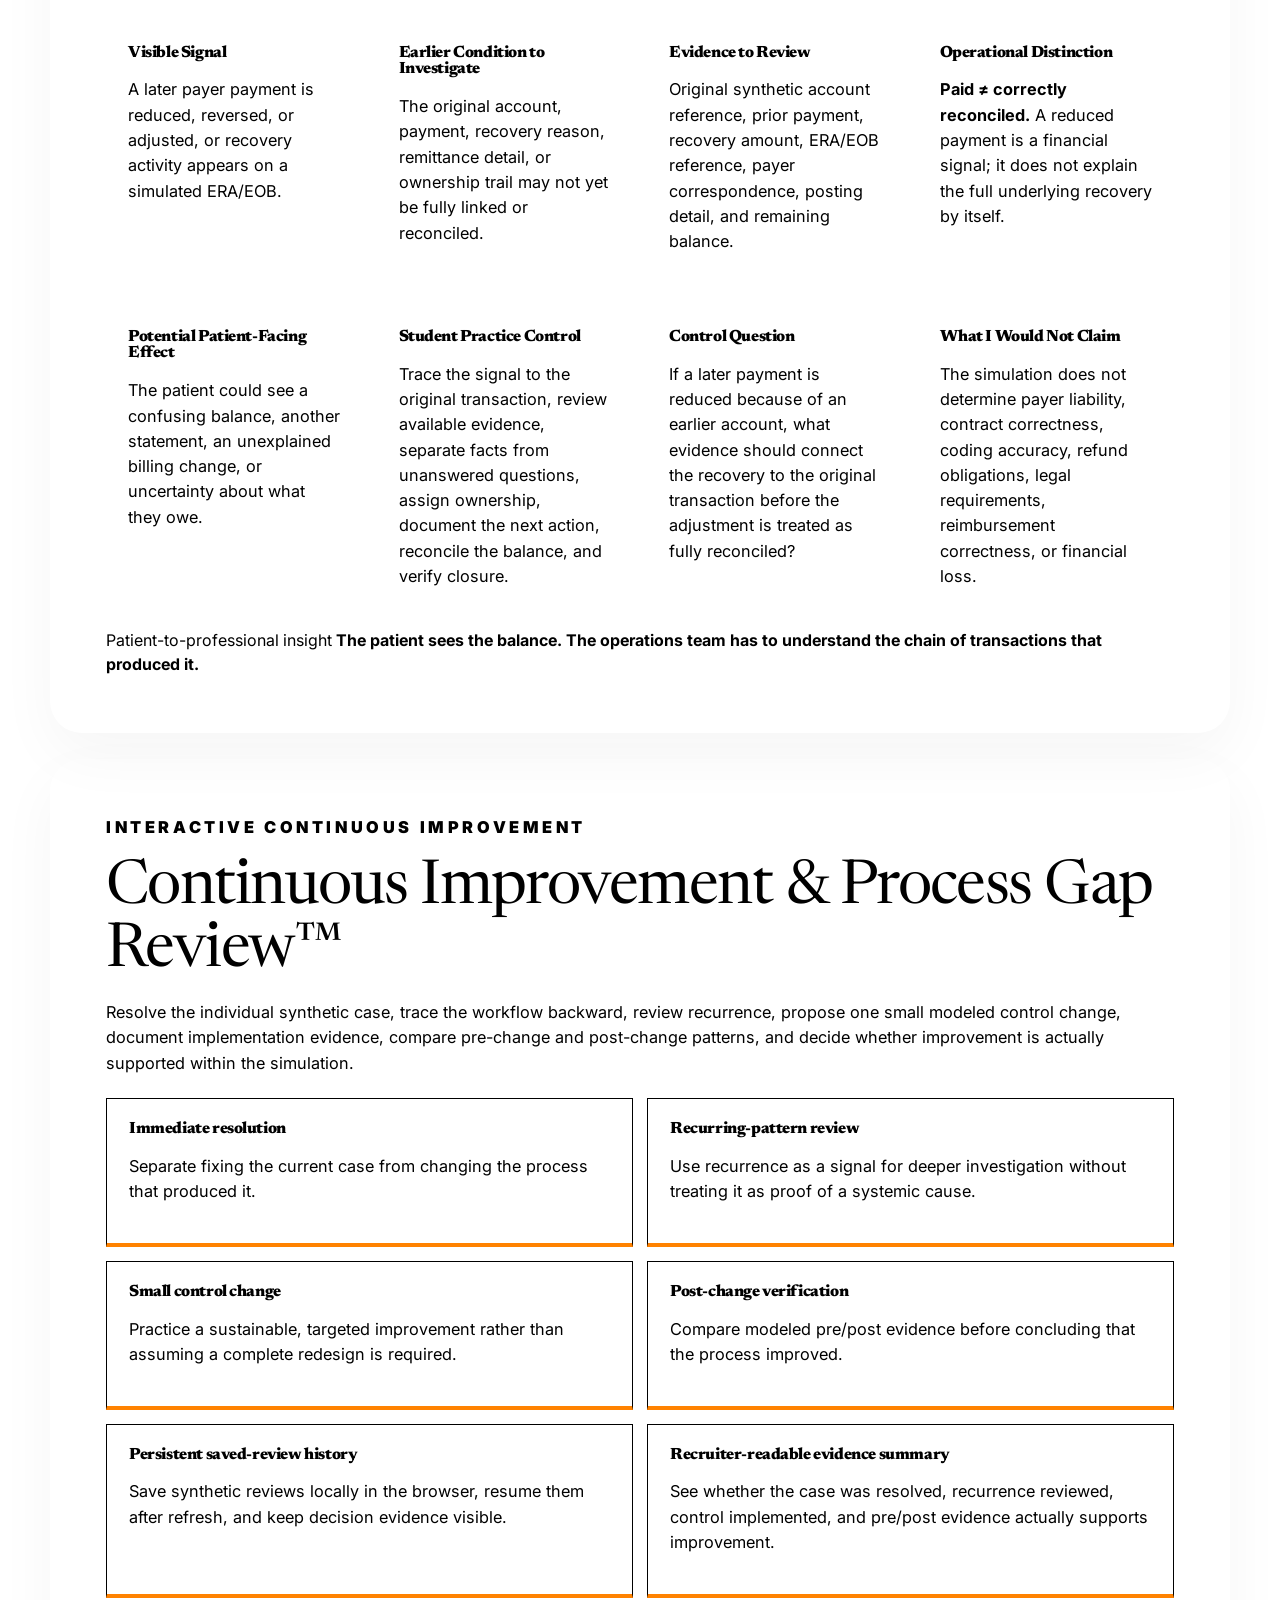
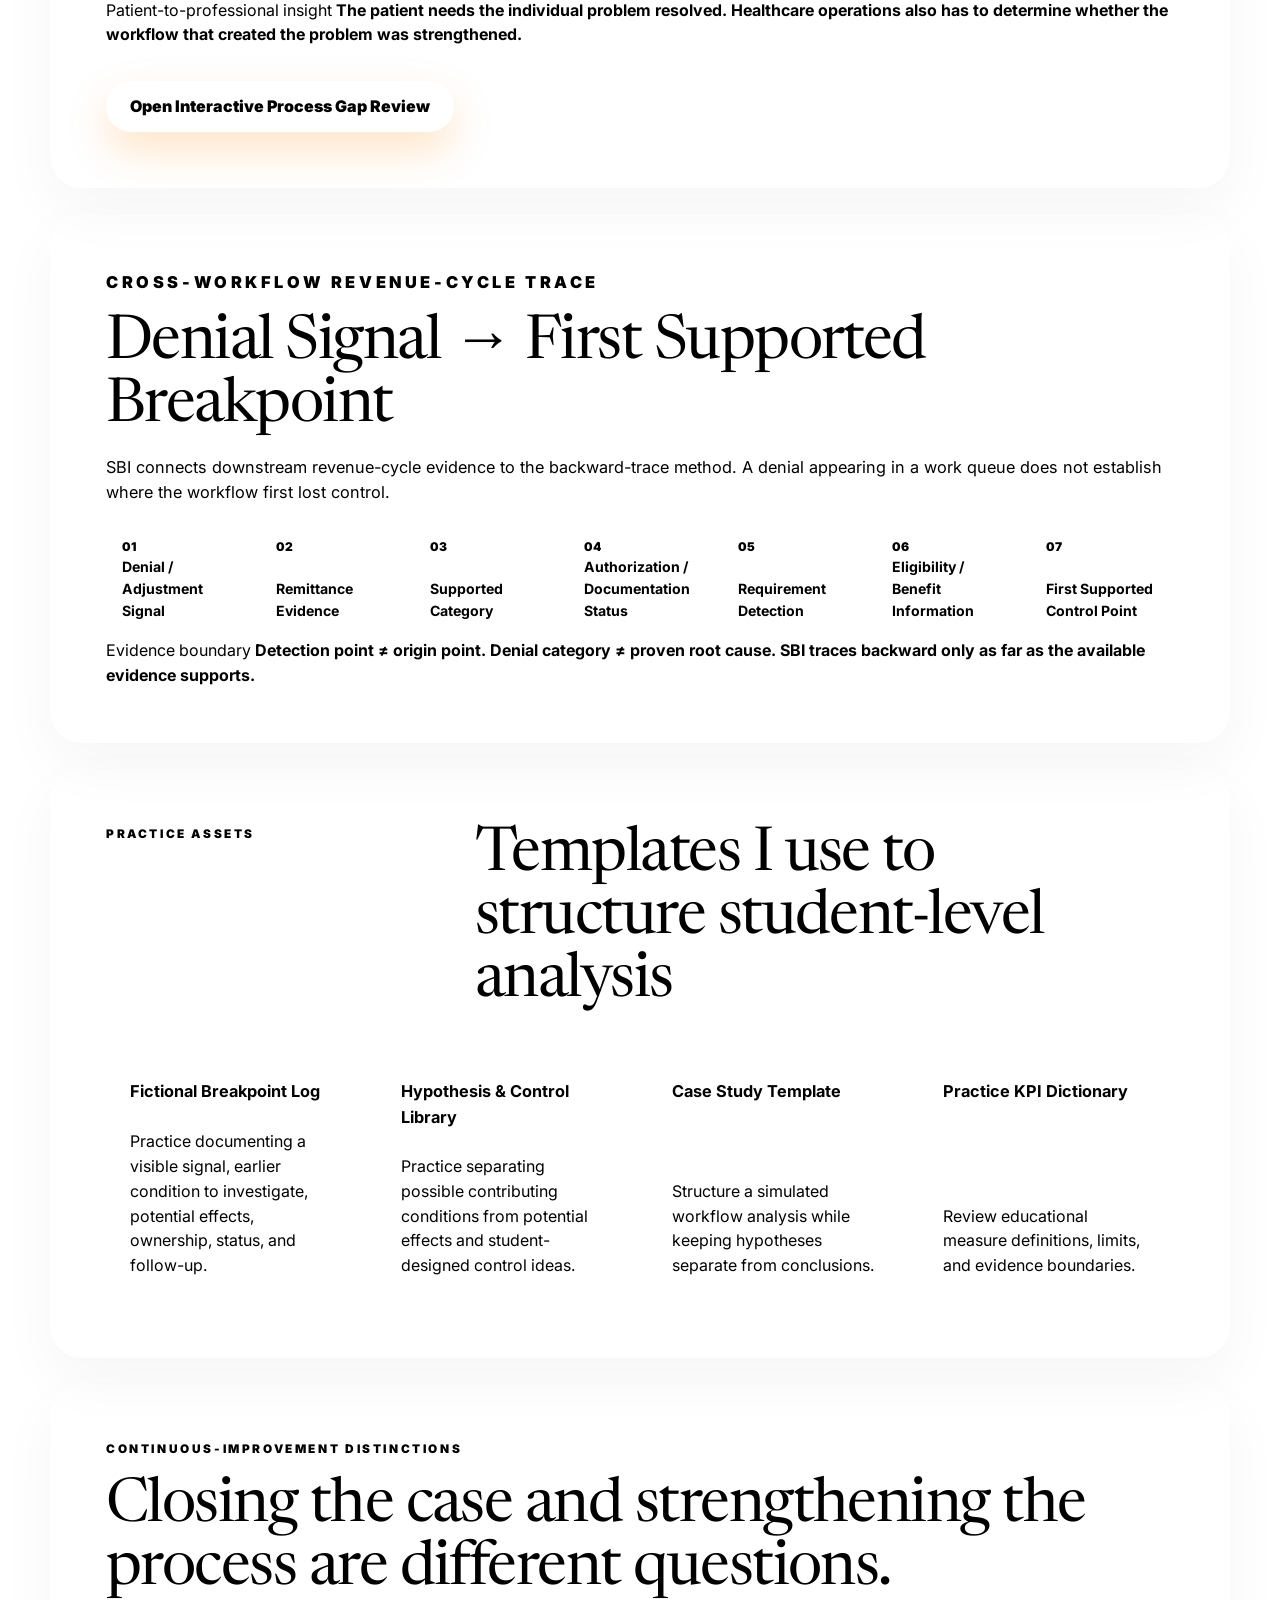
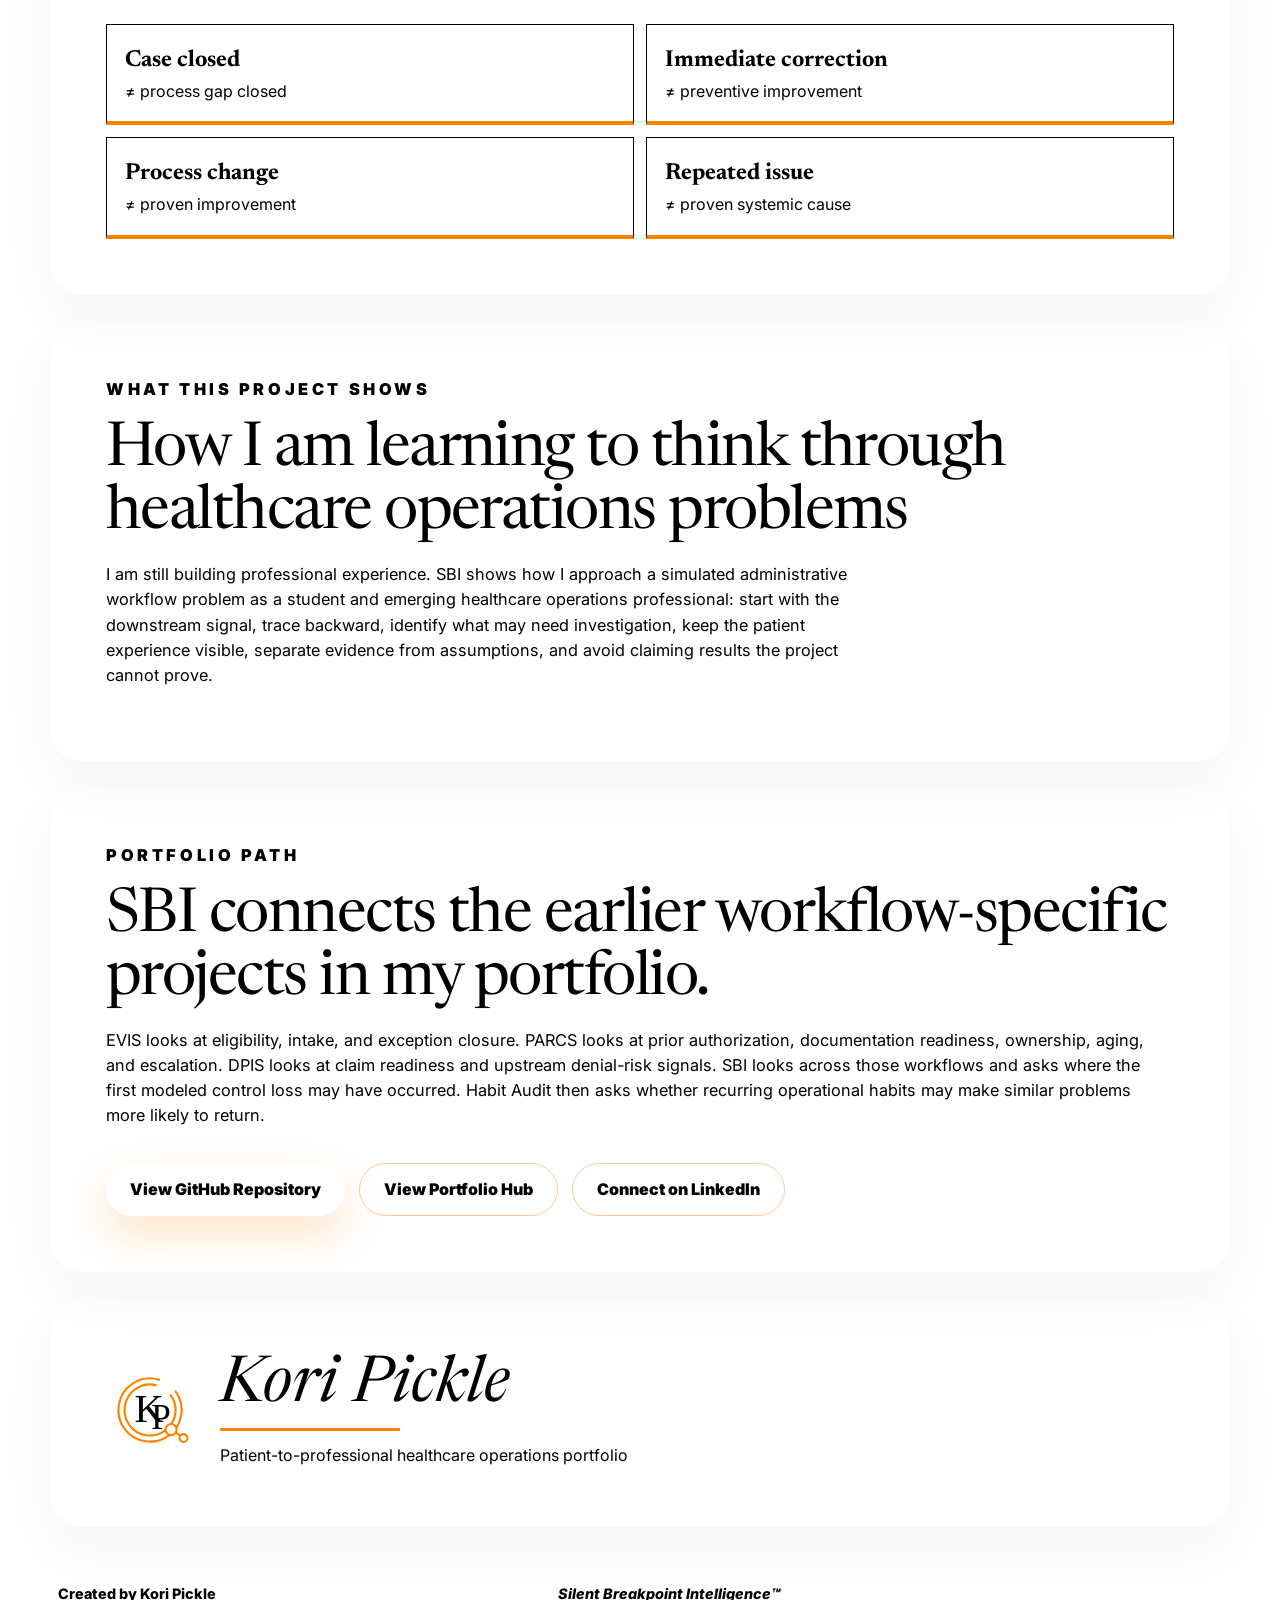
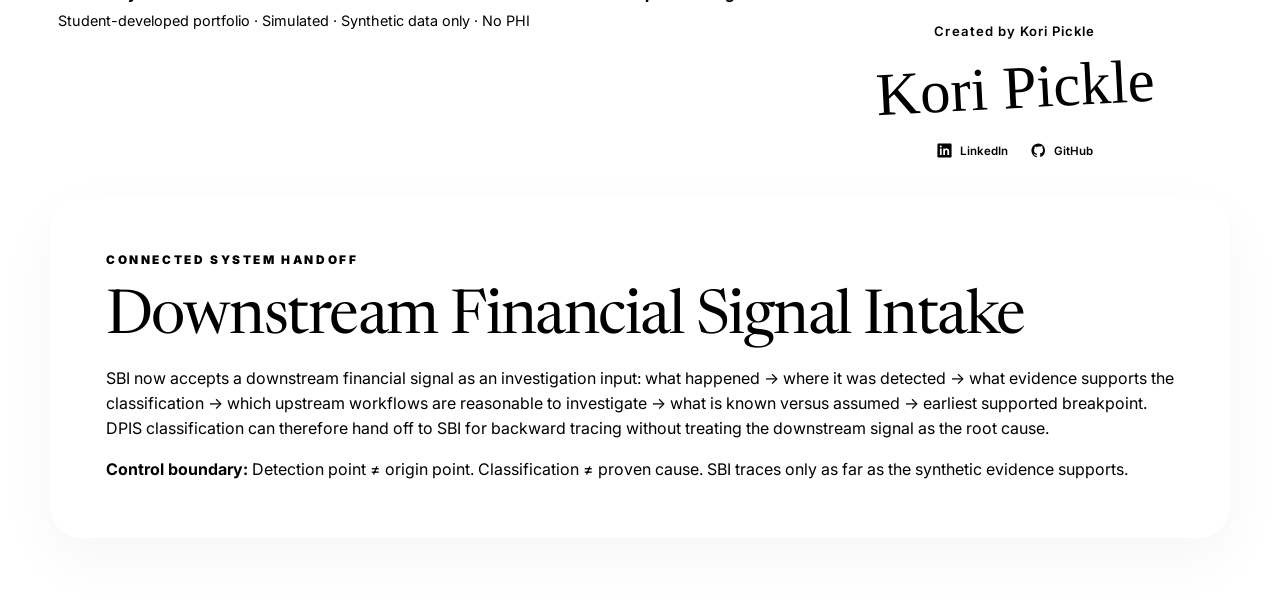
==== commit e0b18df2: "Include signature and small LinkedIn GitHub icons under creator credit" ====
--- a/index.html
+++ b/index.html
@@ -340,7 +340,8 @@
         <p>Student-developed portfolio · Simulated · Synthetic data only · No PHI</p>
       </div>
       <p class="footer-mark">Silent Breakpoint Intelligence™</p>
-    </footer>
+    <div class="kp-signed-footer" aria-label="Creator signature and professional links"><div class="kp-credit">Created by Kori Pickle</div><span class="kp-script">Kori Pickle</span><div class="kp-social"><a href="https://www.linkedin.com/in/kori-pickle" target="_blank" rel="noopener noreferrer" aria-label="LinkedIn profile"><svg viewBox="0 0 24 24" aria-hidden="true"><path d="M20.4 2H3.6C2.7 2 2 2.7 2 3.6v16.8c0 .9.7 1.6 1.6 1.6h16.8c.9 0 1.6-.7 1.6-1.6V3.6c0-.9-.7-1.6-1.6-1.6ZM8 18.5H5.5V9H8Zm-1.25-10.7a1.45 1.45 0 1 1 0-2.9 1.45 1.45 0 0 1 0 2.9ZM18.5 18.5H16v-4.7c0-1.1 0-2.45-1.5-2.45s-1.8 1.2-1.8 2.4v4.75h-2.5V9h2.4v1.3h.05A2.64 2.64 0 0 1 15.05 9c2.5 0 3.45 1.6 3.45 3.8Z"/></svg>LinkedIn</a><a href="https://github.com/koripickle1101-TN" target="_blank" rel="noopener noreferrer" aria-label="GitHub profile"><svg viewBox="0 0 24 24" aria-hidden="true"><path d="M12 2a10 10 0 0 0-3.16 19.49c.5.09.68-.22.68-.48v-1.7c-2.77.6-3.35-1.18-3.35-1.18-.45-1.14-1.1-1.44-1.1-1.44-.9-.62.07-.61.07-.61 1 .07 1.53 1.03 1.53 1.03.89 1.52 2.34 1.08 2.91.82.09-.64.35-1.08.64-1.33-2.21-.25-4.54-1.11-4.54-4.94 0-1.09.39-1.99 1.03-2.69-.1-.25-.45-1.27.1-2.65 0 0 .84-.27 2.75 1.03A9.58 9.58 0 0 1 12 6.47c.85 0 1.7.12 2.5.34 1.9-1.3 2.74-1.03 2.74-1.03.55 1.38.2 2.4.1 2.65.64.7 1.03 1.6 1.03 2.69 0 3.84-2.34 4.68-4.57 4.93.36.31.68.91.68 1.84v2.72c0 .27.18.58.69.48A10 10 0 0 0 12 2Z"/></svg>GitHub</a></div></div>
+</footer>
     <section class="shell-card">
     <p class="eyebrow">Connected System Handoff</p>
     <h2>Downstream Financial Signal Intake</h2>
--- a/style.css
+++ b/style.css
@@ -1111,3 +1111,19 @@
 .ci-px-proof{margin:28px 0;padding:26px;border:2px solid #000000;border-left:7px solid #FF8200;background:#FFFFFF}
 .ci-px-proof h3{font-family:"Newsreader",Georgia,serif;font-size:clamp(1.65rem,3vw,2.35rem);line-height:1.05;margin:8px 0 18px}
 .ci-px-proof .ci-insight{margin-top:18px;border-top:1px solid #000000;padding-top:16px;font-weight:700}
+
+/* Healthcare Operations Intelligence Engine — shared visual standard */
+@import url('https://fonts.googleapis.com/css2?family=Newsreader:wght@500;600;700&family=Inter:wght@400;500;600;700&family=Great+Vibes&display=swap');
+:root{--hoie-white:#FFFFFF;--hoie-orange:#FF8200;--hoie-black:#000000;--hoie-structure:#F7F5F2}
+body{background:#FFFFFF;color:#000000;font-family:'Inter',Arial,sans-serif}
+h1,h2,h3,.editorial-heading{font-family:'Newsreader',Georgia,serif;letter-spacing:-.025em}
+main>section{padding-top:clamp(2.8rem,5vw,5.5rem);padding-bottom:clamp(2.8rem,5vw,5.5rem)}
+.workflow-node,.flow-node,.process-node{border:2px solid #000;outline:2px solid rgba(255,130,0,.42);outline-offset:5px;border-radius:999px;box-shadow:0 0 0 10px rgba(255,130,0,.06)}
+.workflow-connector,.dotted-connector{border-color:#FF8200;border-style:dotted}
+.kp-signed-footer{text-align:center;max-width:450px;padding:24px 12px;margin:20px auto 0;color:#000}
+.kp-signed-footer .kp-credit{font:600 .82rem 'Inter',sans-serif;letter-spacing:.08em}
+.kp-signed-footer .kp-script{display:block;font-family:'Great Vibes','Brush Script MT','Segoe Script',cursive;font-weight:400;font-size:clamp(2.5rem,5vw,3.8rem);line-height:1.4;transform:rotate(-3deg);margin:6px 0;color:#000}
+.kp-signed-footer .kp-social{display:flex;gap:22px;justify-content:center;align-items:center;margin-top:12px}
+.kp-signed-footer .kp-social a{display:inline-flex;gap:7px;align-items:center;color:#000;text-decoration:none;font:600 .72rem 'Inter',sans-serif}
+.kp-signed-footer svg{width:17px;height:17px;fill:currentColor}
+@media (prefers-reduced-motion:reduce){.kp-signed-footer *{transition:none!important;animation:none!important}}
